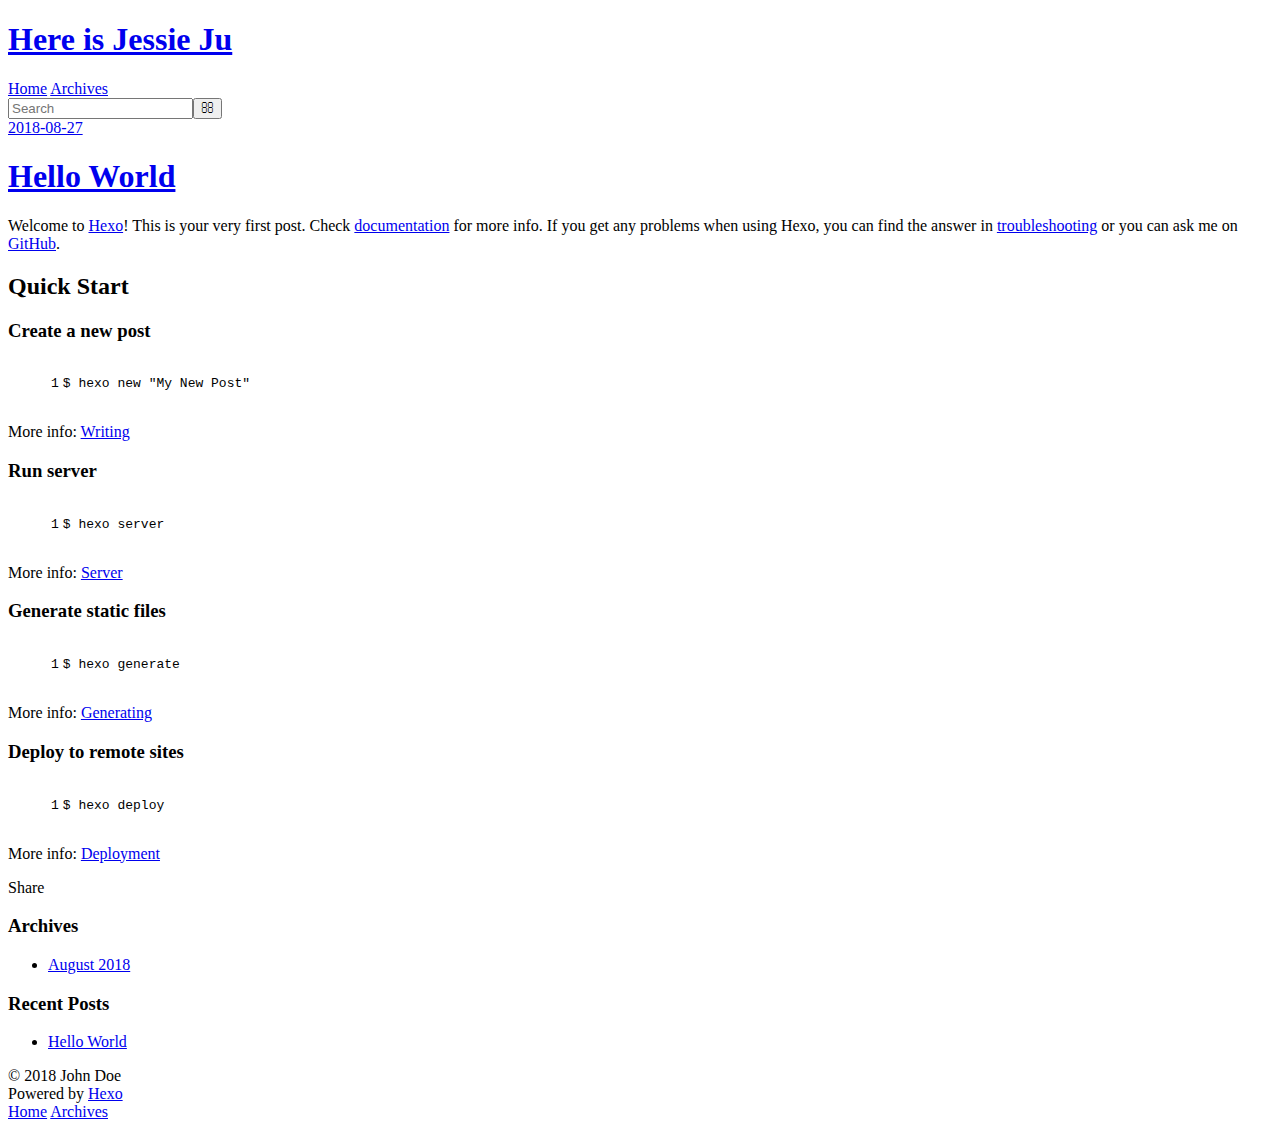
==== index.html @ 4153f518 "Site updated: 2018-08-27 16:02:59" ====
<!DOCTYPE html>
<html>
<head>
  <meta charset="utf-8">
  

  
  <title>Here is Jessie Ju</title>
  <meta name="viewport" content="width=device-width, initial-scale=1, maximum-scale=1">
  <meta property="og:type" content="website">
<meta property="og:title" content="Here is Jessie Ju">
<meta property="og:url" content="http://yoursite.com/index.html">
<meta property="og:site_name" content="Here is Jessie Ju">
<meta property="og:locale" content="default">
<meta name="twitter:card" content="summary">
<meta name="twitter:title" content="Here is Jessie Ju">
  
    <link rel="alternate" href="/atom.xml" title="Here is Jessie Ju" type="application/atom+xml">
  
  
    <link rel="icon" href="/favicon.png">
  
  
    <link href="//fonts.googleapis.com/css?family=Source+Code+Pro" rel="stylesheet" type="text/css">
  
  <link rel="stylesheet" href="/css/style.css">
</head>

<body>
  <div id="container">
    <div id="wrap">
      <header id="header">
  <div id="banner"></div>
  <div id="header-outer" class="outer">
    <div id="header-title" class="inner">
      <h1 id="logo-wrap">
        <a href="/" id="logo">Here is Jessie Ju</a>
      </h1>
      
    </div>
    <div id="header-inner" class="inner">
      <nav id="main-nav">
        <a id="main-nav-toggle" class="nav-icon"></a>
        
          <a class="main-nav-link" href="/">Home</a>
        
          <a class="main-nav-link" href="/archives">Archives</a>
        
      </nav>
      <nav id="sub-nav">
        
          <a id="nav-rss-link" class="nav-icon" href="/atom.xml" title="RSS Feed"></a>
        
        <a id="nav-search-btn" class="nav-icon" title="Search"></a>
      </nav>
      <div id="search-form-wrap">
        <form action="//google.com/search" method="get" accept-charset="UTF-8" class="search-form"><input type="search" name="q" class="search-form-input" placeholder="Search"><button type="submit" class="search-form-submit">&#xF002;</button><input type="hidden" name="sitesearch" value="http://yoursite.com"></form>
      </div>
    </div>
  </div>
</header>
      <div class="outer">
        <section id="main">
  
    <article id="post-hello-world" class="article article-type-post" itemscope itemprop="blogPost">
  <div class="article-meta">
    <a href="/2018/08/27/hello-world/" class="article-date">
  <time datetime="2018-08-27T07:39:54.000Z" itemprop="datePublished">2018-08-27</time>
</a>
    
  </div>
  <div class="article-inner">
    
    
      <header class="article-header">
        
  
    <h1 itemprop="name">
      <a class="article-title" href="/2018/08/27/hello-world/">Hello World</a>
    </h1>
  

      </header>
    
    <div class="article-entry" itemprop="articleBody">
      
        <p>Welcome to <a href="https://hexo.io/" target="_blank" rel="noopener">Hexo</a>! This is your very first post. Check <a href="https://hexo.io/docs/" target="_blank" rel="noopener">documentation</a> for more info. If you get any problems when using Hexo, you can find the answer in <a href="https://hexo.io/docs/troubleshooting.html" target="_blank" rel="noopener">troubleshooting</a> or you can ask me on <a href="https://github.com/hexojs/hexo/issues" target="_blank" rel="noopener">GitHub</a>.</p>
<h2 id="Quick-Start"><a href="#Quick-Start" class="headerlink" title="Quick Start"></a>Quick Start</h2><h3 id="Create-a-new-post"><a href="#Create-a-new-post" class="headerlink" title="Create a new post"></a>Create a new post</h3><figure class="highlight bash"><table><tr><td class="gutter"><pre><span class="line">1</span><br></pre></td><td class="code"><pre><span class="line">$ hexo new <span class="string">"My New Post"</span></span><br></pre></td></tr></table></figure>
<p>More info: <a href="https://hexo.io/docs/writing.html" target="_blank" rel="noopener">Writing</a></p>
<h3 id="Run-server"><a href="#Run-server" class="headerlink" title="Run server"></a>Run server</h3><figure class="highlight bash"><table><tr><td class="gutter"><pre><span class="line">1</span><br></pre></td><td class="code"><pre><span class="line">$ hexo server</span><br></pre></td></tr></table></figure>
<p>More info: <a href="https://hexo.io/docs/server.html" target="_blank" rel="noopener">Server</a></p>
<h3 id="Generate-static-files"><a href="#Generate-static-files" class="headerlink" title="Generate static files"></a>Generate static files</h3><figure class="highlight bash"><table><tr><td class="gutter"><pre><span class="line">1</span><br></pre></td><td class="code"><pre><span class="line">$ hexo generate</span><br></pre></td></tr></table></figure>
<p>More info: <a href="https://hexo.io/docs/generating.html" target="_blank" rel="noopener">Generating</a></p>
<h3 id="Deploy-to-remote-sites"><a href="#Deploy-to-remote-sites" class="headerlink" title="Deploy to remote sites"></a>Deploy to remote sites</h3><figure class="highlight bash"><table><tr><td class="gutter"><pre><span class="line">1</span><br></pre></td><td class="code"><pre><span class="line">$ hexo deploy</span><br></pre></td></tr></table></figure>
<p>More info: <a href="https://hexo.io/docs/deployment.html" target="_blank" rel="noopener">Deployment</a></p>

      
    </div>
    <footer class="article-footer">
      <a data-url="http://yoursite.com/2018/08/27/hello-world/" data-id="cjlbzwft30000l362n9ob0p0i" class="article-share-link">Share</a>
      
      
    </footer>
  </div>
  
</article>


  


</section>
        
          <aside id="sidebar">
  
    

  
    

  
    
  
    
  <div class="widget-wrap">
    <h3 class="widget-title">Archives</h3>
    <div class="widget">
      <ul class="archive-list"><li class="archive-list-item"><a class="archive-list-link" href="/archives/2018/08/">August 2018</a></li></ul>
    </div>
  </div>


  
    
  <div class="widget-wrap">
    <h3 class="widget-title">Recent Posts</h3>
    <div class="widget">
      <ul>
        
          <li>
            <a href="/2018/08/27/hello-world/">Hello World</a>
          </li>
        
      </ul>
    </div>
  </div>

  
</aside>
        
      </div>
      <footer id="footer">
  
  <div class="outer">
    <div id="footer-info" class="inner">
      &copy; 2018 John Doe<br>
      Powered by <a href="http://hexo.io/" target="_blank">Hexo</a>
    </div>
  </div>
</footer>
    </div>
    <nav id="mobile-nav">
  
    <a href="/" class="mobile-nav-link">Home</a>
  
    <a href="/archives" class="mobile-nav-link">Archives</a>
  
</nav>
    

<script src="//ajax.googleapis.com/ajax/libs/jquery/2.0.3/jquery.min.js"></script>


  <link rel="stylesheet" href="/fancybox/jquery.fancybox.css">
  <script src="/fancybox/jquery.fancybox.pack.js"></script>


<script src="/js/script.js"></script>



  </div>
</body>
</html>
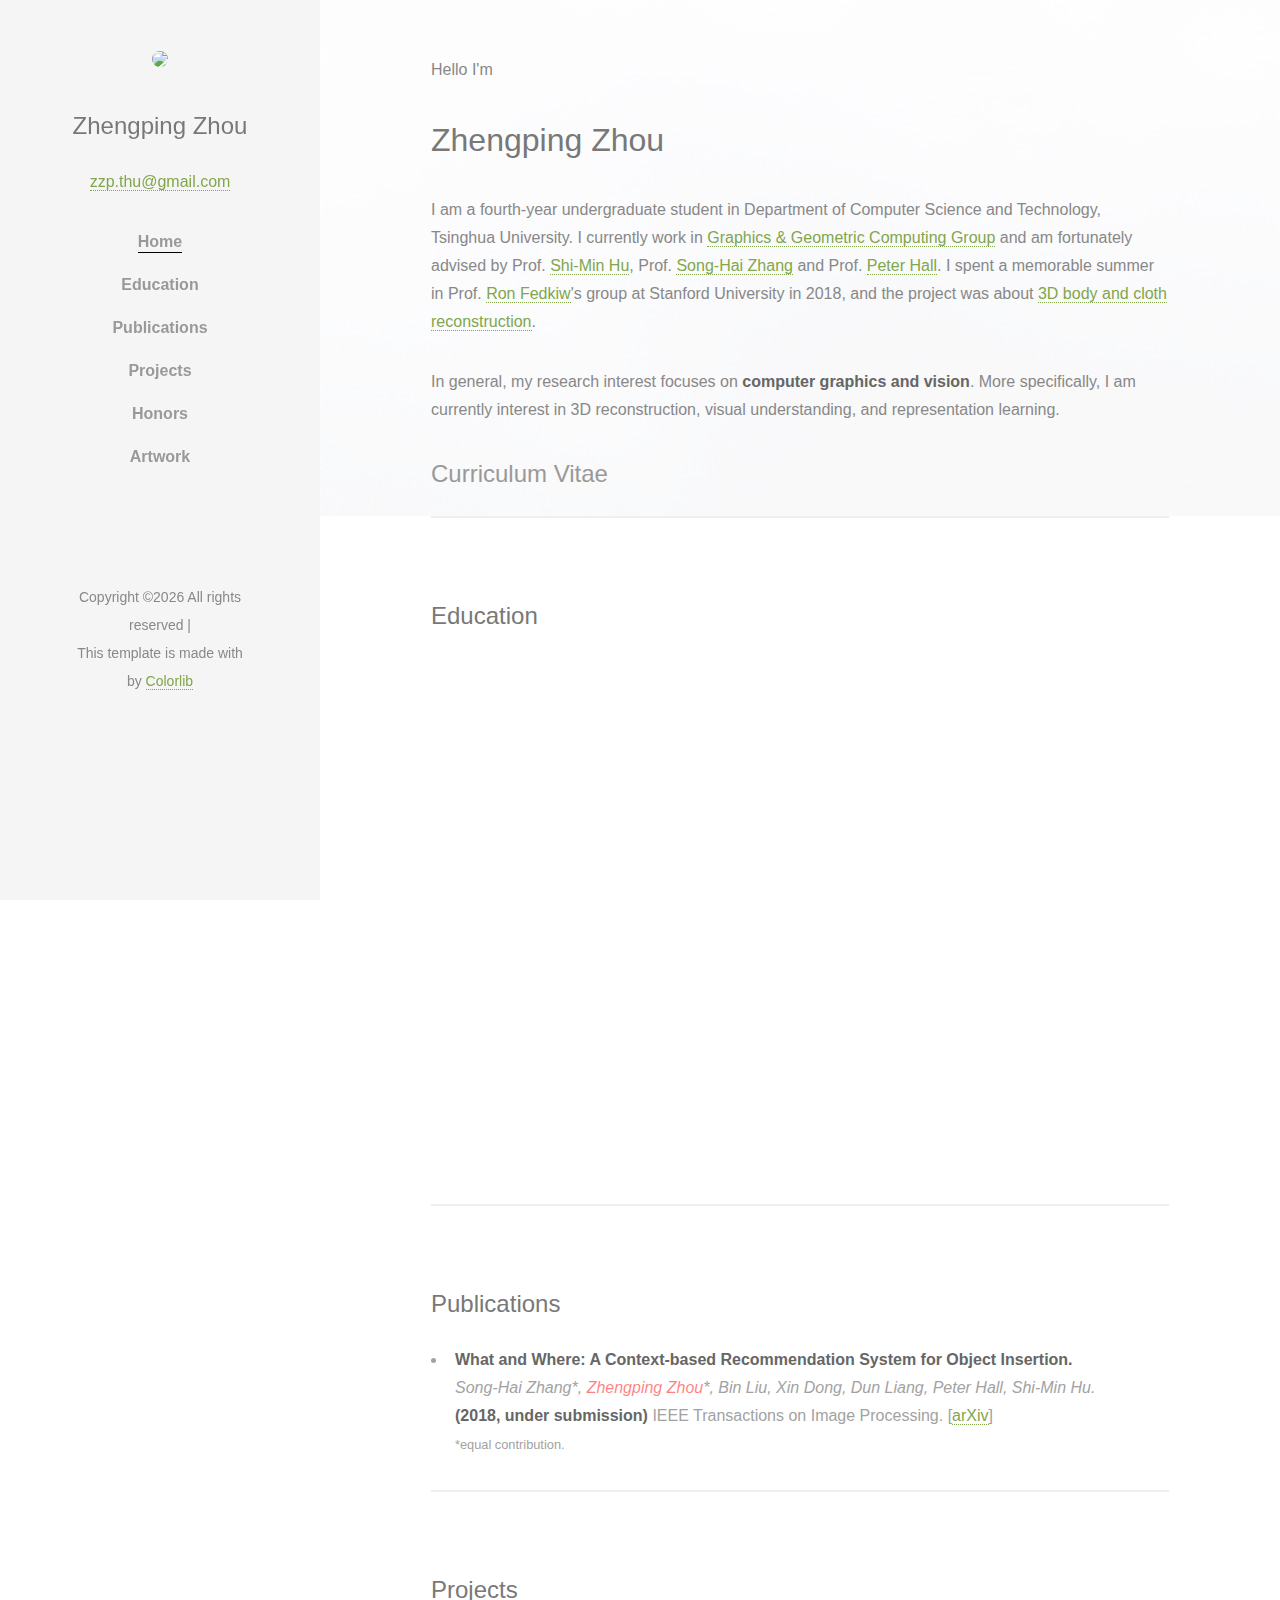
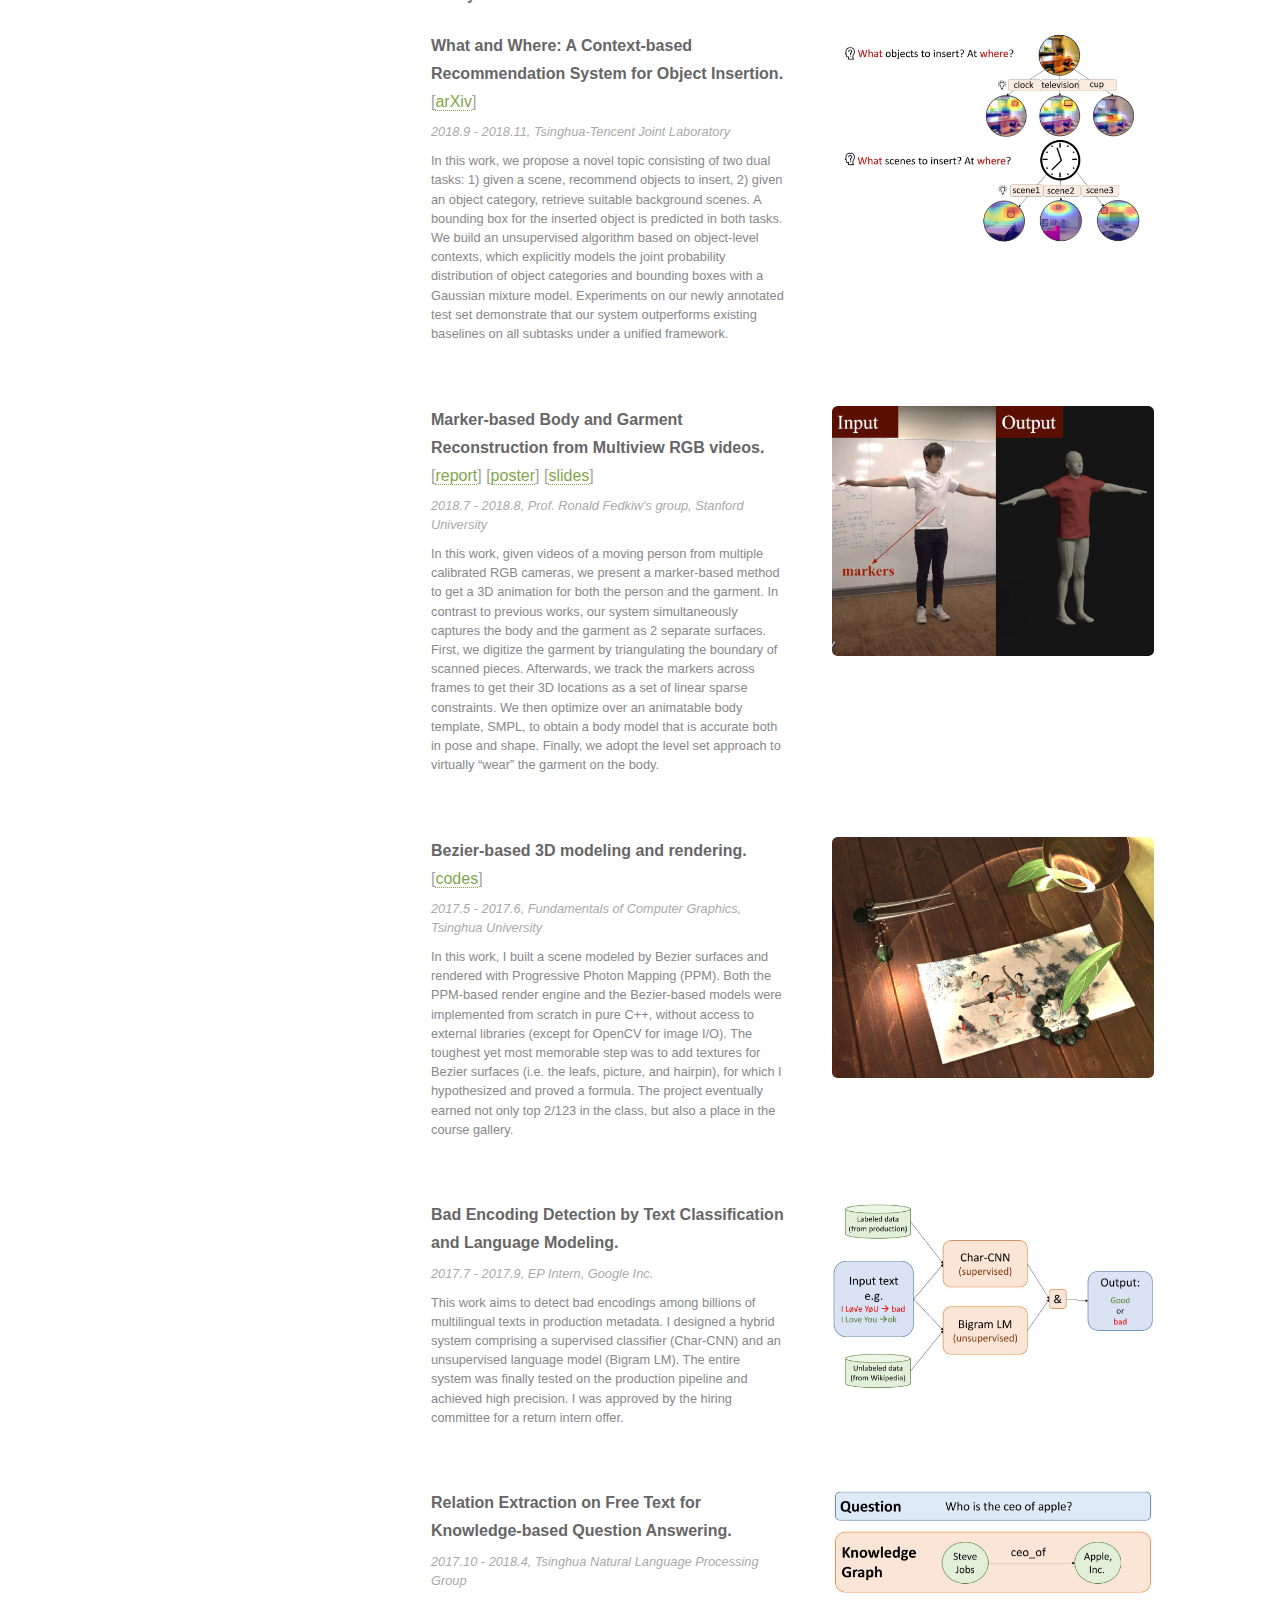
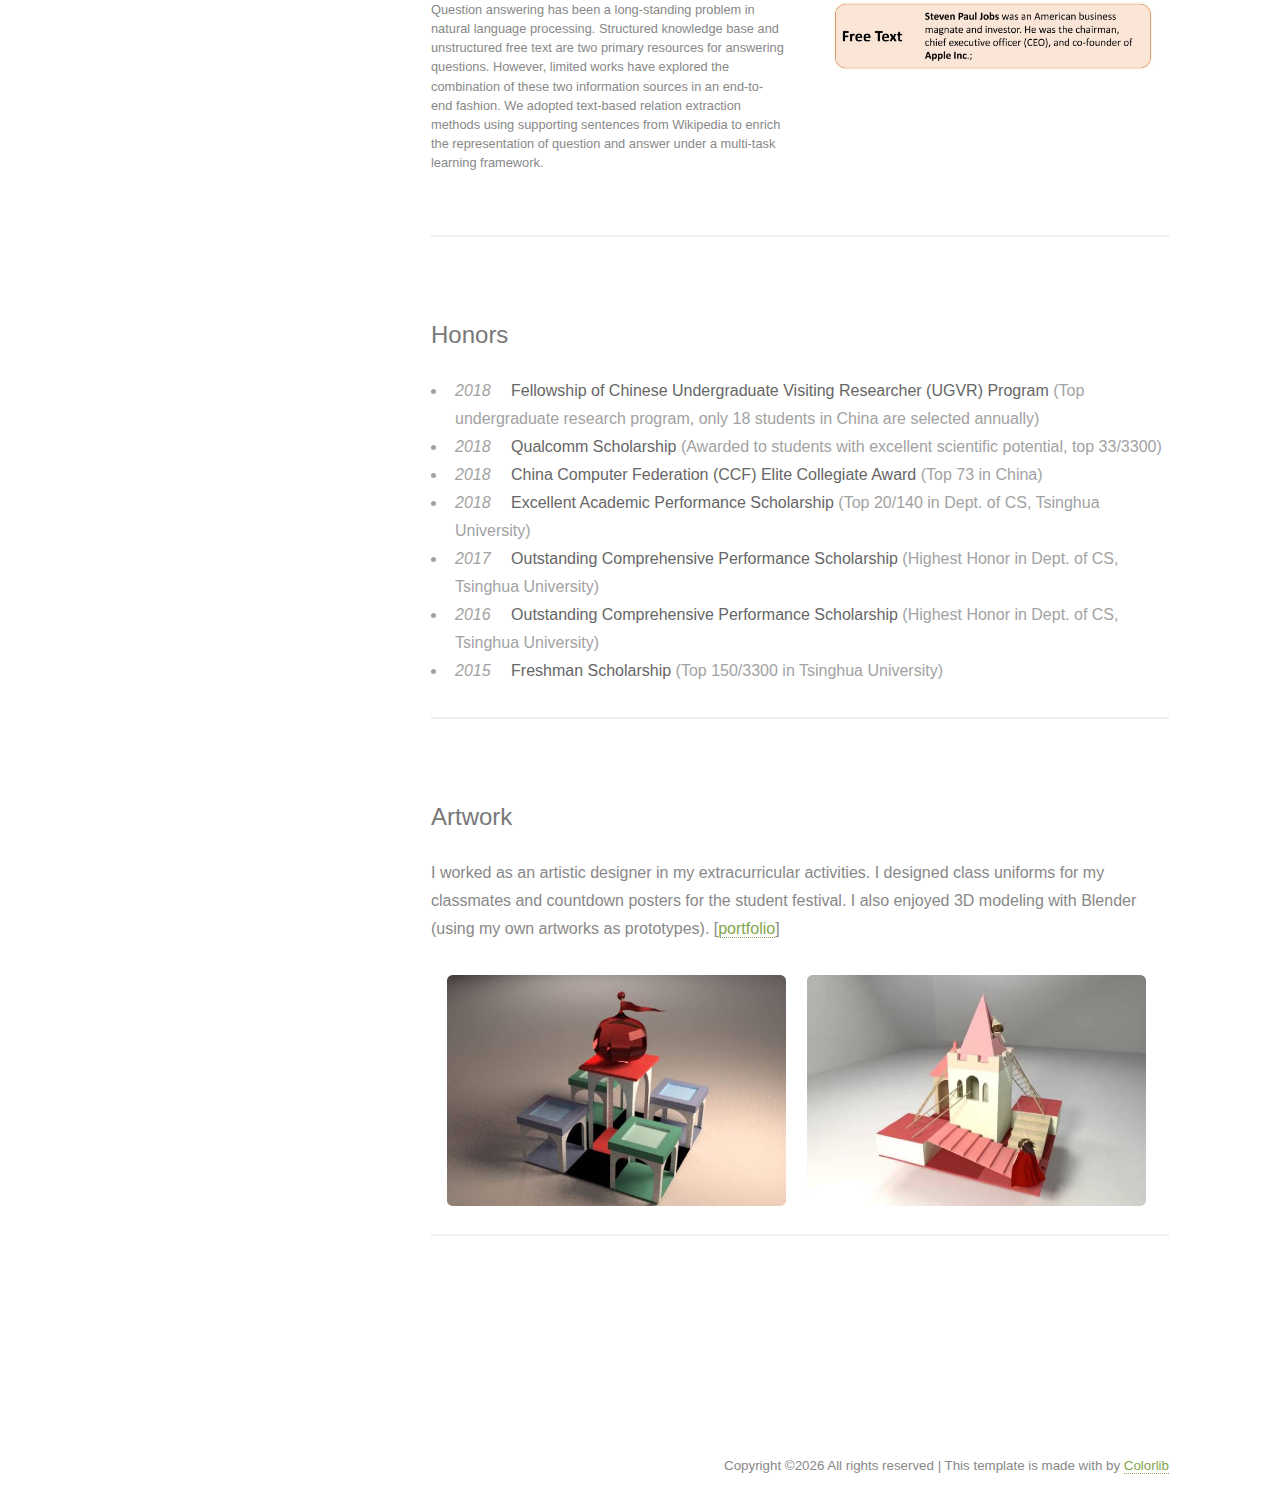
==== commit 0faa2823: "change template" ====
--- a/index.html
+++ b/index.html
@@ -1,184 +1,401 @@
 <!DOCTYPE html>
-<html>
-<head>
-  <meta charset="utf-8">
-  
-
-  
-  <title>Here is Jessie Ju</title>
-  <meta name="viewport" content="width=device-width, initial-scale=1, maximum-scale=1">
-  <meta property="og:type" content="website">
-<meta property="og:title" content="Here is Jessie Ju">
-<meta property="og:url" content="http://yoursite.com/index.html">
-<meta property="og:site_name" content="Here is Jessie Ju">
-<meta property="og:locale" content="default">
-<meta name="twitter:card" content="summary">
-<meta name="twitter:title" content="Here is Jessie Ju">
-  
-    <link rel="alternate" href="/atom.xml" title="Here is Jessie Ju" type="application/atom+xml">
-  
-  
-    <link rel="icon" href="/favicon.png">
-  
-  
-    <link href="//fonts.googleapis.com/css?family=Source+Code+Pro" rel="stylesheet" type="text/css">
-  
-  <link rel="stylesheet" href="/css/style.css">
-</head>
-
-<body>
-  <div id="container">
-    <div id="wrap">
-      <header id="header">
-  <div id="banner"></div>
-  <div id="header-outer" class="outer">
-    <div id="header-title" class="inner">
-      <h1 id="logo-wrap">
-        <a href="/" id="logo">Here is Jessie Ju</a>
-      </h1>
-      
-    </div>
-    <div id="header-inner" class="inner">
-      <nav id="main-nav">
-        <a id="main-nav-toggle" class="nav-icon"></a>
-        
-          <a class="main-nav-link" href="/">Home</a>
-        
-          <a class="main-nav-link" href="/archives">Archives</a>
-        
-      </nav>
-      <nav id="sub-nav">
-        
-          <a id="nav-rss-link" class="nav-icon" href="/atom.xml" title="RSS Feed"></a>
-        
-        <a id="nav-search-btn" class="nav-icon" title="Search"></a>
-      </nav>
-      <div id="search-form-wrap">
-        <form action="//google.com/search" method="get" accept-charset="UTF-8" class="search-form"><input type="search" name="q" class="search-form-input" placeholder="Search"><button type="submit" class="search-form-submit">&#xF002;</button><input type="hidden" name="sitesearch" value="http://yoursite.com"></form>
+<html lang="en">
+  <head>
+    <title>Zhengping Zhou's Homepage</title>
+    <meta charset="utf-8">
+    <meta name="viewport" content="width=device-width, initial-scale=1, shrink-to-fit=no">
+    
+    <!-- <link href="https://fonts.googleapis.com/css?family=Poppins:300,400,500,600,700" rel="stylesheet"> -->
+    <!-- <link href="https://<fonts class="googl"></fonts>eapis.com/css?family=Montserrat:300,400,500,700" rel="stylesheet"> -->
+
+    <link rel="stylesheet" href="css/open-iconic-bootstrap.min.css">
+    <link rel="stylesheet" href="css/animate.css">
+    
+    <link rel="stylesheet" href="css/owl.carousel.min.css">
+    <link rel="stylesheet" href="css/owl.theme.default.min.css">
+    <link rel="stylesheet" href="css/magnific-popup.css">
+
+    <link rel="stylesheet" href="css/aos.css">
+
+    <link rel="stylesheet" href="css/ionicons.min.css">
+
+    <link rel="stylesheet" href="css/bootstrap-datepicker.css">
+    <link rel="stylesheet" href="css/jquery.timepicker.css">
+
+    
+    <link rel="stylesheet" href="css/flaticon.css">
+    <link rel="stylesheet" href="css/icomoon.css">
+    <link rel="stylesheet" href="css/style.css">
+    <link rel="stylesheet" href="css/yuhui.css">
+    <style type="text/css">
+    	.oval { width: 10vw; overflow:hidden }
+    	.oval img{ max-width: 10vw; border-radius: 50%; }
+    	@media (max-width: 900px) {
+    		.oval { width: 150px; overflow:hidden }
+    		.oval img{ max-width: 150px; border-radius: 50%; }
+    	}
+		p {
+			font-family: "Source Sans Pro", sans-serif;
+			font-weight: 400;
+			color: #888888;
+			word-wrap:break-word;
+		}
+		strong {
+			/*font-weight: 600;*/
+			color: #666666;
+			display: inline-block;
+			background: rgba(129, 166, 75, 0.2);
+			/*background: #CFDFB7;*/
+			/*background: #E0EBD1;*/
+			padding: 0.35rem;
+			padding-left: 0.4rem;
+			padding-right: 0.4rem;
+			border-radius: 0.2rem;
+			line-height: 1.2rem;
+			border: dotted 1px #81A64B;
+		}
+		b {
+			color: #666;
+			font-weight: 600;
+		}
+		.cv {
+			-moz-transition: color 0.2s ease-in-out, border-color 0.2s ease-in-out;
+			-webkit-transition: color 0.2s ease-in-out, border-color 0.2s ease-in-out;
+			-ms-transition: color 0.2s ease-in-out, border-color 0.2s ease-in-out;
+			transition: color 0.2s ease-in-out, border-color 0.2s ease-in-out;
+			/*border-bottom: dotted 1px;*/
+			color: #999 !important;
+			text-decoration: none;
+			border-bottom: none !important;
+		}
+		.cv:hover {
+			border-bottom-color: transparent;
+			/*color: #81A64B !important;*/
+			color: #777 !important;
+			text-decoration: none;
+		}
+
+		section {
+			border-top: solid 2px #efefef;
+			padding-top: 5rem;
+		}
+
+		.red {
+			color: rgba(255, 0, 0, 0.5);
+		}
+
+		.white {
+			color: #aaa;
+		}
+
+		.tight {
+			margin-top: 0.2rem !important;
+			padding-top: 0.2rem !important;
+			margin-bottom: 0.2rem !important;
+			padding-bottom: 0.2rem !important;
+		}
+
+		.textview {
+			clear: none;
+			display: inline;
+			width: 50%;
+			height: 100%;
+		}
+
+		.imgview {
+			clear: none;
+			display: inline-block;
+			width: 46%;
+			margin-left: 1rem;
+			vertical-align: middle;
+			height: 100%;
+		}
+
+		.textview2 {
+			clear: none;
+			display: inline;
+			width: 78%;
+			height: 100%;
+		}
+
+		.imgview2 {
+			clear: none;
+			display: inline-block;
+			width: 20%;
+			margin-right: 1rem;
+			vertical-align: middle;
+			height: 100%;
+		}
+
+		.image {
+			display: inline-block;
+			vertical-align: middle;
+			width: 100%;
+			height: 100%;
+		}
+
+		@media (max-width: 900px) {
+    		.textview {width: 100%;}
+    		.imgview {width: 100%; max-width: 400px !important; margin: auto; margin-top: 1rem; margin-left: 0; margin-right: 0;}
+    	}
+
+    	@media (max-width: 1212px) {
+    		.textview2 {width: 100%; text-align: center !important;}
+    		.imgview2 {width: 100%; max-width: 200px; margin-top: 1rem; text-align: center !important; margin: 0 auto;}
+    	}
+
+    	#profile2 {display: none !important;}
+    	@media (max-width: 900px) {
+    		#profile2 {display: block !important;  text-align: center !important;}
+    		#profile {display: none !important;}
+    	}
+
+    	@media (max-width: 900px) {
+	    	.desc {text-align: center !important;}
+	    	#edu {text-align: center !important;}
+    	}
+
+    	@media (max-width: 900px) {
+    		#logo {margin-top: 6rem !important;}
+    		#colorlib-main-menu {margin-bottom: 12rem !important;}
+    	}
+
+		.small {
+			font-size: 0.8em;
+			line-height: 1.5em;
+			margin-top: 1em;
+		}
+
+
+		aside::-webkit-scrollbar { width: 0 !important }	
+	</style>
+
+  </head>
+  <body>
+
+	<div id="colorlib-page">
+		<a href="#" class="js-colorlib-nav-toggle colorlib-nav-toggle" style="border-bottom: none !important;"><i></i></a>
+		<aside id="colorlib-aside" role="complementary" class="js-fullheight text-center" style="height: 100%;">
+			<div id="profile" class="js-fullheight d-flex justify-content-center align-items-center" style="margin-bottom: 2rem;">
+				<div class="oval"><img src="images/profile.jpg"/></div>	
+			</div>	
+			<h2 id="logo">Zhengping Zhou</h2>
+			<p id="email"><a href="mailto:zzp.thu@gmail.com">zzp.thu@gmail.com</a></p>
+			<nav id="colorlib-main-menu" role="navigation">
+				<ul>
+					<li class="colorlib-active"><a href="index.html" class="cv">Home</a></li>
+					<li><a href="#education" class="cv">Education</a></li>
+					<li><a href="#publications" class="cv">Publications</a></li>
+					<li><a href="#projects" class="cv">Projects</a></li>
+					<li><a href="#honors" class="cv">Honors</a></li>
+					<li><a href="artwork.html" class="cv">Artwork</a></li>
+				</ul>
+			</nav>
+
+			<div class="colorlib-footer" style="margin-top: 7rem;">
+				<p><!-- Link back to Colorlib can't be removed. Template is licensed under CC BY 3.0. -->
+			  Copyright &copy;<script>document.write(new Date().getFullYear());</script> All rights reserved |<br> This template is made with <i class="icon-heart" aria-hidden="true"></i> by <a href="https://colorlib.com" target="_blank">Colorlib</a>
+			</div>
+		</aside> <!-- END COLORLIB-ASIDE -->	
+		<div id="colorlib-main">
+			<div class="js-fullheight" style="background-image: url(images/bg_1.jpg);" data-stellar-background-ratio="0.5">
+				<div class="overlay"></div>
+				<div class="js-fullheight d-flex justify-content-center align-items-center">
+					<div class="col-md-8 text">
+						<br><br>
+						<div id="profile2" align="center" style="max-width: 200px; margin: 0 auto;">
+							<img src="images/profile.jpg" style="border-radius: 50%; width: 100%; margin-bottom: 2rem;"/>
+						</div>
+						<div class="desc">
+							<p> Hello I'm </p>
+							<h1>Zhengping Zhou</h1>
+							<p>I am a fourth-year undergraduate student in Department of Computer Science and Technology, Tsinghua University. I currently work in <a href="https://cg.cs.tsinghua.edu.cn/prof_hu.htm">Graphics & Geometric Computing Group</a> and am fortunately advised by Prof. <a href="https://cg.cs.tsinghua.edu.cn/prof_hu.htm">Shi-Min Hu</a>, Prof. <a href="https://www.tsinghua.edu.cn/publish/csen/4623/2010/20101225165936235350290/20101225165936235350290_.html">Song-Hai Zhang</a> and Prof. <a href="https://researchportal.bath.ac.uk/en/persons/peter-hall">Peter Hall</a>. I spent a memorable summer in Prof. <a href="http://physbam.stanford.edu/~fedkiw/">Ron Fedkiw</a>'s group at Stanford University in 2018, and the project was about <a href="https://docs.google.com/presentation/d/1SGlrjYXwFylQob2XsVw_hJx3VKecIwH4B-LUizVDYj4/edit?usp=sharing">3D body and cloth reconstruction</a>. </p>
+							<p>In general, my research interest focuses on <b>computer graphics and vision</b>. More specifically, I am currently interest in 3D reconstruction, visual understanding, and representation learning.</p>
+							<h2><a href="files/cv.pdf" class="cv">Curriculum Vitae &nbsp;<span class="ion-ios-arrow-forward"></a></h2>
+						</div>
+					</div>
+				</div>
+			</div>
+
+	    	<div class="js-fullheight" data-stellar-background-ratio="0.5">
+				<div class="js-fullheight d-flex justify-content-center align-items-center">
+					<div class="col-md-8 text">
+
+						<section id="education" />
+						<h2>Education</h2>
+						<div id="edu">
+	    					<div class="row">
+				    			<div class="ftco-animate imgview2">
+				    				<img src="images/tsinghua.png" class="img" style="max-height: 120px; max-width: 120px;" />
+				    			</div>
+				    			<div class="ftco-animate textview2">
+				    				<p>
+				    				<b>Tsinghua University</b><br>
+				    				Department of Computer Science and Technology<br>
+				    				Bachelor of Engineering, 2015.08 - 2019.07 (expected)<br>
+				    				GPA: <b>3.85</b>, Ranking: <b><span class="red">2/140</span></b></p>
+				    			</div>    			
+				          	</div>
+				          	<div class="row">
+				          		<div class="ftco-animate imgview2">
+				    				<img src="images/stanford.png" class="img" style="max-height: 120px; max-width: 120px;" />
+				    			</div>
+				    			<div class="ftco-animate textview2">
+				    				<p>
+				    				<b>Stanford University</b><br>
+				    				Department of Computer Science<br>
+				    				Research Assistant, 2018.07 - 2018.08<br>
+				    				Chinese Undergraduate Visiting Researcher <b>(UGVR)</b> Program</p>
+				    			</div>
+				    		</div>
+				    	</div>
+
+			    		<section id="publications" />
+			    		<h2>Publications</h2>
+			    		<ul>
+			    			<li><b>What and Where: A Context-based Recommendation System for Object Insertion.</b> <br>
+			    				<i>Song-Hai Zhang*, <span class="red">Zhengping Zhou</span>*, Bin Liu, Xin Dong, Dun Liang, Peter Hall, Shi-Min Hu.</i><br>
+			    				<b>(2018, under submission) </b> IEEE Transactions on Image Processing. [<a href="https://arxiv.org/abs/1811.09783">arXiv</a>]<br>
+			    				<span class="small">*equal contribution.</span><br>
+			    			</li>
+			    		</ul>
+
+
+			    		<section id="projects" />
+			    		<h2>Projects</h2>
+			    		<div class="row">
+			    			<div class="textview">
+				    			<b>What and Where: A Context-based Recommendation System for Object Insertion. </b> [<a href="https://arxiv.org/abs/1811.09783">arXiv</a>]
+				    			<p class="tight small"><i class="white">2018.9 - 2018.11, Tsinghua-Tencent Joint Laboratory</i> </p>
+			    				<p class="tight small">In this work, we propose a novel topic consisting of two dual tasks: 1) given a scene, recommend objects to insert, 2) given an object category, retrieve suitable background scenes. A bounding box for the inserted object is predicted in both tasks. We build an unsupervised algorithm based on object-level contexts, which explicitly models the joint probability distribution of object categories and bounding boxes with a Gaussian mixture model. Experiments on our newly annotated test set demonstrate that our system outperforms existing baselines on all subtasks under a unified framework. </p>
+				    		</div>
+				    		<div class="imgview">
+				    			<img src="images/what_where_.jpg" class="image" />
+				    		</div>				    		
+				    	</div>
+				    	<br><br>
+
+				    	<div class="row">				    		
+				    		<div class="textview">
+				    			<b>Marker-based Body and Garment Reconstruction from Multiview RGB videos. </b> [<a href="files/ugvr-report.pdf">report</a>] [<a href="files/ugvr-poster.pdf">poster</a>] [<a href="https://docs.google.com/presentation/d/1UpNR0rhAtBw95YaQebWMCa2W6HYcGqPCr3JkRqPvKE0/edit?usp=sharing">slides</a>] 
+				    			<p class="tight small"><i class="white">2018.7 - 2018.8, Prof. Ronald Fedkiw's group, Stanford University</i> </p>
+			    				<p class="tight small">In this work, given videos of a moving person from multiple calibrated RGB cameras, we present a marker-based method to get a 3D animation for both the person and the garment. In contrast to previous works, our system simultaneously captures the body and the garment as 2 separate surfaces. First, we digitize the garment by triangulating the boundary of scanned pieces. Afterwards, we track the markers across frames to get their 3D locations as a set of linear sparse constraints. We then optimize over an animatable body template, SMPL, to obtain a body model that is accurate both in pose and shape. Finally, we adopt the level set approach to virtually “wear” the garment on the body. </p>
+				    		</div>
+				    		<div class="imgview">
+				    			<img src="images/cloth_.jpg" class="image" />
+				    		</div>
+				    	</div>
+				    	<br><br>
+
+				    	<div class="row">				    		
+				    		<div class="textview">
+				    			<b>Bezier-based 3D modeling and rendering. </b> [<a href="https://github.com/zhengpingzhou/PPM">codes</a>] 
+				    			<p class="tight small"><i class="white">2017.5 - 2017.6, Fundamentals of Computer Graphics, Tsinghua University</i> </p>
+			    				<p class="tight small">In this work,  I built a scene modeled by Bezier surfaces and rendered with Progressive Photon Mapping (PPM). Both the PPM-based render engine and the Bezier-based models were implemented from scratch in pure C++, without access to external libraries (except for OpenCV for image I/O). The toughest yet most memorable step was to add textures for Bezier surfaces (i.e. the leafs, picture, and hairpin), for which I hypothesized and proved a formula. The project eventually earned not only top 2/123 in the class, but also a place in the course gallery.  </p>
+				    		</div>
+				    		<div class="imgview">
+				    			<img src="images/ppm_.jpg" class="image" />
+				    		</div>
+				    	</div>
+				    	<br><br>
+
+				    	<div class="row">				    		
+				    		<div class="textview">
+				    			<b>Bad Encoding Detection by Text Classification and Language Modeling. </b>
+				    			<p class="tight small"><i class="white">2017.7 - 2017.9, EP Intern, Google Inc.</i> </p>
+			    				<p class="tight small">This work aims to detect bad encodings among billions of multilingual texts in production metadata. I designed a hybrid system comprising a supervised classifier (Char-CNN) and an unsupervised language model (Bigram LM). The entire system was finally tested on the production pipeline and achieved high precision. I was approved by the hiring committee for a return intern offer.  </p>
+				    		</div>
+				    		<div class="imgview">
+				    			<img src="images/google_.jpg" class="image" />
+				    		</div>
+				    	</div>
+				    	<br>
+				    	<br>
+
+				    	<div class="row">				    		
+				    		<div class="textview">
+				    			<b> Relation Extraction on Free Text for Knowledge-based Question Answering. </b>
+				    			<p class="tight small"><i class="white">2017.10 - 2018.4, Tsinghua Natural Language Processing Group</i> </p>
+			    				<p class="tight small">Question answering has been a long-standing problem in natural language processing. Structured knowledge base and unstructured free text are two primary resources for answering questions. However, limited works have explored the combination of these two information sources in an end-to-end fashion. We adopted text-based relation extraction methods using supporting sentences from Wikipedia to enrich the representation of question and answer under a multi-task learning framework. </p>
+				    		</div>
+				    		<div class="imgview">
+				    			<img src="images/kbqa_.jpg" class="image" />
+				    		</div>
+				    	</div>
+				    	<br><br>
+
+				    	<section id="honors" />
+			    		<h2>Honors</h2>
+			    		<ul>
+			    			<li><i>2018&emsp;</i> <b style="font-weight: 400">Fellowship of Chinese Undergraduate Visiting Researcher (UGVR) Program</b> (Top undergraduate research program, only 18 students in China are selected annually)</li>
+			    			<li><i>2018&emsp;</i> <b style="font-weight: 400">Qualcomm Scholarship</b> (Awarded to students with excellent scientific potential, top 33/3300)</li>
+			    			<li><i>2018&emsp;</i> <b style="font-weight: 400">China Computer Federation (CCF) Elite Collegiate Award</b> (Top 73 in China)</li>
+			    			<li><i>2018&emsp;</i> <b style="font-weight: 400">Excellent Academic Performance Scholarship</b> (Top 20/140 in Dept. of CS, Tsinghua University)</li>
+			    			<li><i>2017&emsp;</i> <b style="font-weight: 400">Outstanding Comprehensive Performance Scholarship</b> (Highest Honor in Dept. of CS, Tsinghua University)</li>
+			    			<li><i>2016&emsp;</i> <b style="font-weight: 400">Outstanding Comprehensive Performance Scholarship</b> (Highest Honor in Dept. of CS, Tsinghua University)</li>
+			    			<li><i>2015&emsp;</i> <b style="font-weight: 400">Freshman Scholarship</b> (Top 150/3300 in Tsinghua University)</li>
+			    		</ul>
+
+			    		<section id="artwork" />
+			    		<h2>Artwork</h2>
+			    		<p>I worked as an artistic designer in my extracurricular activities. I designed class uniforms for my classmates and countdown posters for the student festival. I also enjoyed 3D modeling with Blender (using my own artworks as prototypes). [<a href="artwork.html">portfolio</a>]</p>
+
+			    		<div class="imgview">
+			    			<img src="images/44__.jpg" class="image" />
+			    		</div>
+			    		<div class="imgview">
+			    			<img src="images/77__.jpg" class="image" />
+			    		</div>
+			    		<br><br>
+
+			    		<section />
+			    		<!-- <h2>Pageviews</h2> -->
+			    		<!-- <script type="text/javascript" id="clustrmaps" src="//cdn.clustrmaps.com/map_v2.js?d=WVWOh93cdrURDNRN4sWjVvaUlSjCGvR98_RkU4zJFfU&cl=ffffff&w=a"></script> -->
+			    		<div align="right">
+				    		<div class="imgview" style="text-align: right !important;">
+					    		<!-- <a href="https://clustrmaps.com/site/1aibh" title="Visit tracker"><img src="clustrmaps.com/map_v2.png?d=WVWOh93cdrURDNRN4sWjVvaUlSjCGvR98_RkU4zJFfU&cl=ffffff"></a> -->
+					    		<!-- <script type="text/javascript" id="clustrmaps" src="//cdn.clustrmaps.com/map_v2.js?cl=ffffff&w=a&t=m&d=WVWOh93cdrURDNRN4sWjVvaUlSjCGvR98_RkU4zJFfU&co=b9dbfa&cmo=b5aeae&cmn=81a64b"></script> -->
+					    		<!-- <script type="text/javascript" id="clustrmaps" src="//cdn.clustrmaps.com/map_v2.js?cl=cccccc&w=300&t=m&d=WVWOh93cdrURDNRN4sWjVvaUlSjCGvR98_RkU4zJFfU&co=ffffff&cmo=81a64b&cmn=f7736a&ct=808080"></script> -->
+					    		<!-- <script type="text/javascript" id="clustrmaps" src="//cdn.clustrmaps.com/map_v2.js?cl=cccccc&w=600&t=m&d=WVWOh93cdrURDNRN4sWjVvaUlSjCGvR98_RkU4zJFfU&co=ffffff&cmo=81a64b&cmn=f7736a&ct=808080"></script> -->
+					    		<!-- <script type="text/javascript" id="clustrmaps" src="//cdn.clustrmaps.com/map_v2.js?cl=cccccc&w=400&t=m&d=WVWOh93cdrURDNRN4sWjVvaUlSjCGvR98_RkU4zJFfU&co=ffffff&cmo=3acc3a&cmn=ff5353&ct=666666"></script> -->
+					    		<script type="text/javascript" id="clustrmaps" src="//cdn.clustrmaps.com/map_v2.js?cl=cccccc&w=400&t=m&d=WVWOh93cdrURDNRN4sWjVvaUlSjCGvR98_RkU4zJFfU&co=ffffff&cmo=81a64b&cmn=ff5353&ct=888888"></script>
+					    	</div>
+					    </div>
+
+
+			    		<div class="colorlib-footer" style="margin-top: 7rem;">
+							<p class="small" align="right" style="font-size: 10pt;"><!-- Link back to Colorlib can't be removed. Template is licensed under CC BY 3.0. -->
+						  Copyright &copy;<script>document.write(new Date().getFullYear());</script> All rights reserved | This template is made with <i class="icon-heart" aria-hidden="true"></i> by <a href="https://colorlib.com" target="_blank">Colorlib</a>
+						</div>
+			    	</div>
+			    </div>
+	        </div>
       </div>
-    </div>
-  </div>
-</header>
-      <div class="outer">
-        <section id="main">
-  
-    <article id="post-hello-world" class="article article-type-post" itemscope itemprop="blogPost">
-  <div class="article-meta">
-    <a href="/2018/08/27/hello-world/" class="article-date">
-  <time datetime="2018-08-27T07:39:54.000Z" itemprop="datePublished">2018-08-27</time>
-</a>
+    </footer>
+		</div><!-- END COLORLIB-MAIN -->
+	</div><!-- END COLORLIB-PAGE -->
+
+  <!-- loader -->
+  <div id="ftco-loader" class="show fullscreen"><svg class="circular" width="48px" height="48px"><circle class="path-bg" cx="24" cy="24" r="22" fill="none" stroke-width="4" stroke="#eeeeee"/><circle class="path" cx="24" cy="24" r="22" fill="none" stroke-width="4" stroke-miterlimit="10" stroke="#F96D00"/></svg></div>
+
+
+  <script src="js/jquery.min.js"></script>
+  <script src="js/jquery-migrate-3.0.1.min.js"></script>
+  <script src="js/popper.min.js"></script>
+  <script src="js/bootstrap.min.js"></script>
+  <script src="js/jquery.easing.1.3.js"></script>
+  <script src="js/jquery.waypoints.min.js"></script>
+  <script src="js/jquery.stellar.min.js"></script>
+  <script src="js/owl.carousel.min.js"></script>
+  <script src="js/jquery.magnific-popup.min.js"></script>
+  <script src="js/aos.js"></script>
+  <script src="js/jquery.animateNumber.min.js"></script>
+  <script src="js/bootstrap-datepicker.js"></script>
+  <script src="js/jquery.timepicker.min.js"></script>
+  <script src="js/scrollax.min.js"></script>
+  <!-- <script src="https://maps.googleapis.com/maps/api/js?key=AIzaSyBVWaKrjvy3MaE7SQ74_uJiULgl1JY0H2s&sensor=false"></script> -->
+  <!-- <script src="js/google-map.js"></script> -->
+  <script src="js/main.js"></script>
     
-  </div>
-  <div class="article-inner">
-    
-    
-      <header class="article-header">
-        
-  
-    <h1 itemprop="name">
-      <a class="article-title" href="/2018/08/27/hello-world/">Hello World</a>
-    </h1>
-  
-
-      </header>
-    
-    <div class="article-entry" itemprop="articleBody">
-      
-        <p>Welcome to <a href="https://hexo.io/" target="_blank" rel="noopener">Hexo</a>! This is your very first post. Check <a href="https://hexo.io/docs/" target="_blank" rel="noopener">documentation</a> for more info. If you get any problems when using Hexo, you can find the answer in <a href="https://hexo.io/docs/troubleshooting.html" target="_blank" rel="noopener">troubleshooting</a> or you can ask me on <a href="https://github.com/hexojs/hexo/issues" target="_blank" rel="noopener">GitHub</a>.</p>
-<h2 id="Quick-Start"><a href="#Quick-Start" class="headerlink" title="Quick Start"></a>Quick Start</h2><h3 id="Create-a-new-post"><a href="#Create-a-new-post" class="headerlink" title="Create a new post"></a>Create a new post</h3><figure class="highlight bash"><table><tr><td class="gutter"><pre><span class="line">1</span><br></pre></td><td class="code"><pre><span class="line">$ hexo new <span class="string">"My New Post"</span></span><br></pre></td></tr></table></figure>
-<p>More info: <a href="https://hexo.io/docs/writing.html" target="_blank" rel="noopener">Writing</a></p>
-<h3 id="Run-server"><a href="#Run-server" class="headerlink" title="Run server"></a>Run server</h3><figure class="highlight bash"><table><tr><td class="gutter"><pre><span class="line">1</span><br></pre></td><td class="code"><pre><span class="line">$ hexo server</span><br></pre></td></tr></table></figure>
-<p>More info: <a href="https://hexo.io/docs/server.html" target="_blank" rel="noopener">Server</a></p>
-<h3 id="Generate-static-files"><a href="#Generate-static-files" class="headerlink" title="Generate static files"></a>Generate static files</h3><figure class="highlight bash"><table><tr><td class="gutter"><pre><span class="line">1</span><br></pre></td><td class="code"><pre><span class="line">$ hexo generate</span><br></pre></td></tr></table></figure>
-<p>More info: <a href="https://hexo.io/docs/generating.html" target="_blank" rel="noopener">Generating</a></p>
-<h3 id="Deploy-to-remote-sites"><a href="#Deploy-to-remote-sites" class="headerlink" title="Deploy to remote sites"></a>Deploy to remote sites</h3><figure class="highlight bash"><table><tr><td class="gutter"><pre><span class="line">1</span><br></pre></td><td class="code"><pre><span class="line">$ hexo deploy</span><br></pre></td></tr></table></figure>
-<p>More info: <a href="https://hexo.io/docs/deployment.html" target="_blank" rel="noopener">Deployment</a></p>
-
-      
-    </div>
-    <footer class="article-footer">
-      <a data-url="http://yoursite.com/2018/08/27/hello-world/" data-id="cjlbzwft30000l362n9ob0p0i" class="article-share-link">Share</a>
-      
-      
-    </footer>
-  </div>
-  
-</article>
-
-
-  
-
-
-</section>
-        
-          <aside id="sidebar">
-  
-    
-
-  
-    
-
-  
-    
-  
-    
-  <div class="widget-wrap">
-    <h3 class="widget-title">Archives</h3>
-    <div class="widget">
-      <ul class="archive-list"><li class="archive-list-item"><a class="archive-list-link" href="/archives/2018/08/">August 2018</a></li></ul>
-    </div>
-  </div>
-
-
-  
-    
-  <div class="widget-wrap">
-    <h3 class="widget-title">Recent Posts</h3>
-    <div class="widget">
-      <ul>
-        
-          <li>
-            <a href="/2018/08/27/hello-world/">Hello World</a>
-          </li>
-        
-      </ul>
-    </div>
-  </div>
-
-  
-</aside>
-        
-      </div>
-      <footer id="footer">
-  
-  <div class="outer">
-    <div id="footer-info" class="inner">
-      &copy; 2018 John Doe<br>
-      Powered by <a href="http://hexo.io/" target="_blank">Hexo</a>
-    </div>
-  </div>
-</footer>
-    </div>
-    <nav id="mobile-nav">
-  
-    <a href="/" class="mobile-nav-link">Home</a>
-  
-    <a href="/archives" class="mobile-nav-link">Archives</a>
-  
-</nav>
-    
-
-<script src="//ajax.googleapis.com/ajax/libs/jquery/2.0.3/jquery.min.js"></script>
-
-
-  <link rel="stylesheet" href="/fancybox/jquery.fancybox.css">
-  <script src="/fancybox/jquery.fancybox.pack.js"></script>
-
-
-<script src="/js/script.js"></script>
-
-
-
-  </div>
-</body>
+  </body>
 </html>--- a/css/flaticon.css
+++ b/css/flaticon.css
@@ -0,0 +1,45 @@
+	/*
+  	Flaticon icon font: Flaticon
+  	Creation date: 12/08/2018 13:24
+  	*/
+
+
+@font-face {
+  font-family: "Flaticon";
+  src: url("../fonts/flaticon/font/Flaticon.eot");
+  src: url("../fonts/flaticon/font/Flaticon.eot?#iefix") format("embedded-opentype"),
+       url("../fonts/flaticon/font/Flaticon.woff") format("woff"),
+       url("../fonts/flaticon/font/Flaticon.ttf") format("truetype"),
+       url("../fonts/flaticon/font/Flaticon.svg#Flaticon") format("svg");
+  font-weight: normal;
+  font-style: normal;
+}
+
+@media screen and (-webkit-min-device-pixel-ratio:0) {
+  @font-face {
+    font-family: "Flaticon";
+    src: url("../fonts/flaticon/font/Flaticon.svg#Flaticon") format("svg");
+  }
+}
+
+[class^="flaticon-"]:before, [class*=" flaticon-"]:before,
+[class^="flaticon-"]:after, [class*=" flaticon-"]:after {   
+  font-family: Flaticon;
+  font-style: normal;
+  font-weight: normal;
+  font-variant: normal;
+  text-transform: none;
+  line-height: 1;
+
+  /* Better Font Rendering =========== */
+  -webkit-font-smoothing: antialiased;
+  -moz-osx-font-smoothing: grayscale;
+}
+
+.flaticon-car:before { content: "\f100"; }
+.flaticon-resort:before { content: "\f101"; }
+.flaticon-yatch:before { content: "\f102"; }
+.flaticon-map-of-roads:before { content: "\f103"; }
+.flaticon-compass:before { content: "\f104"; }
+.flaticon-around:before { content: "\f105"; }
+.flaticon-sailboat:before { content: "\f106"; }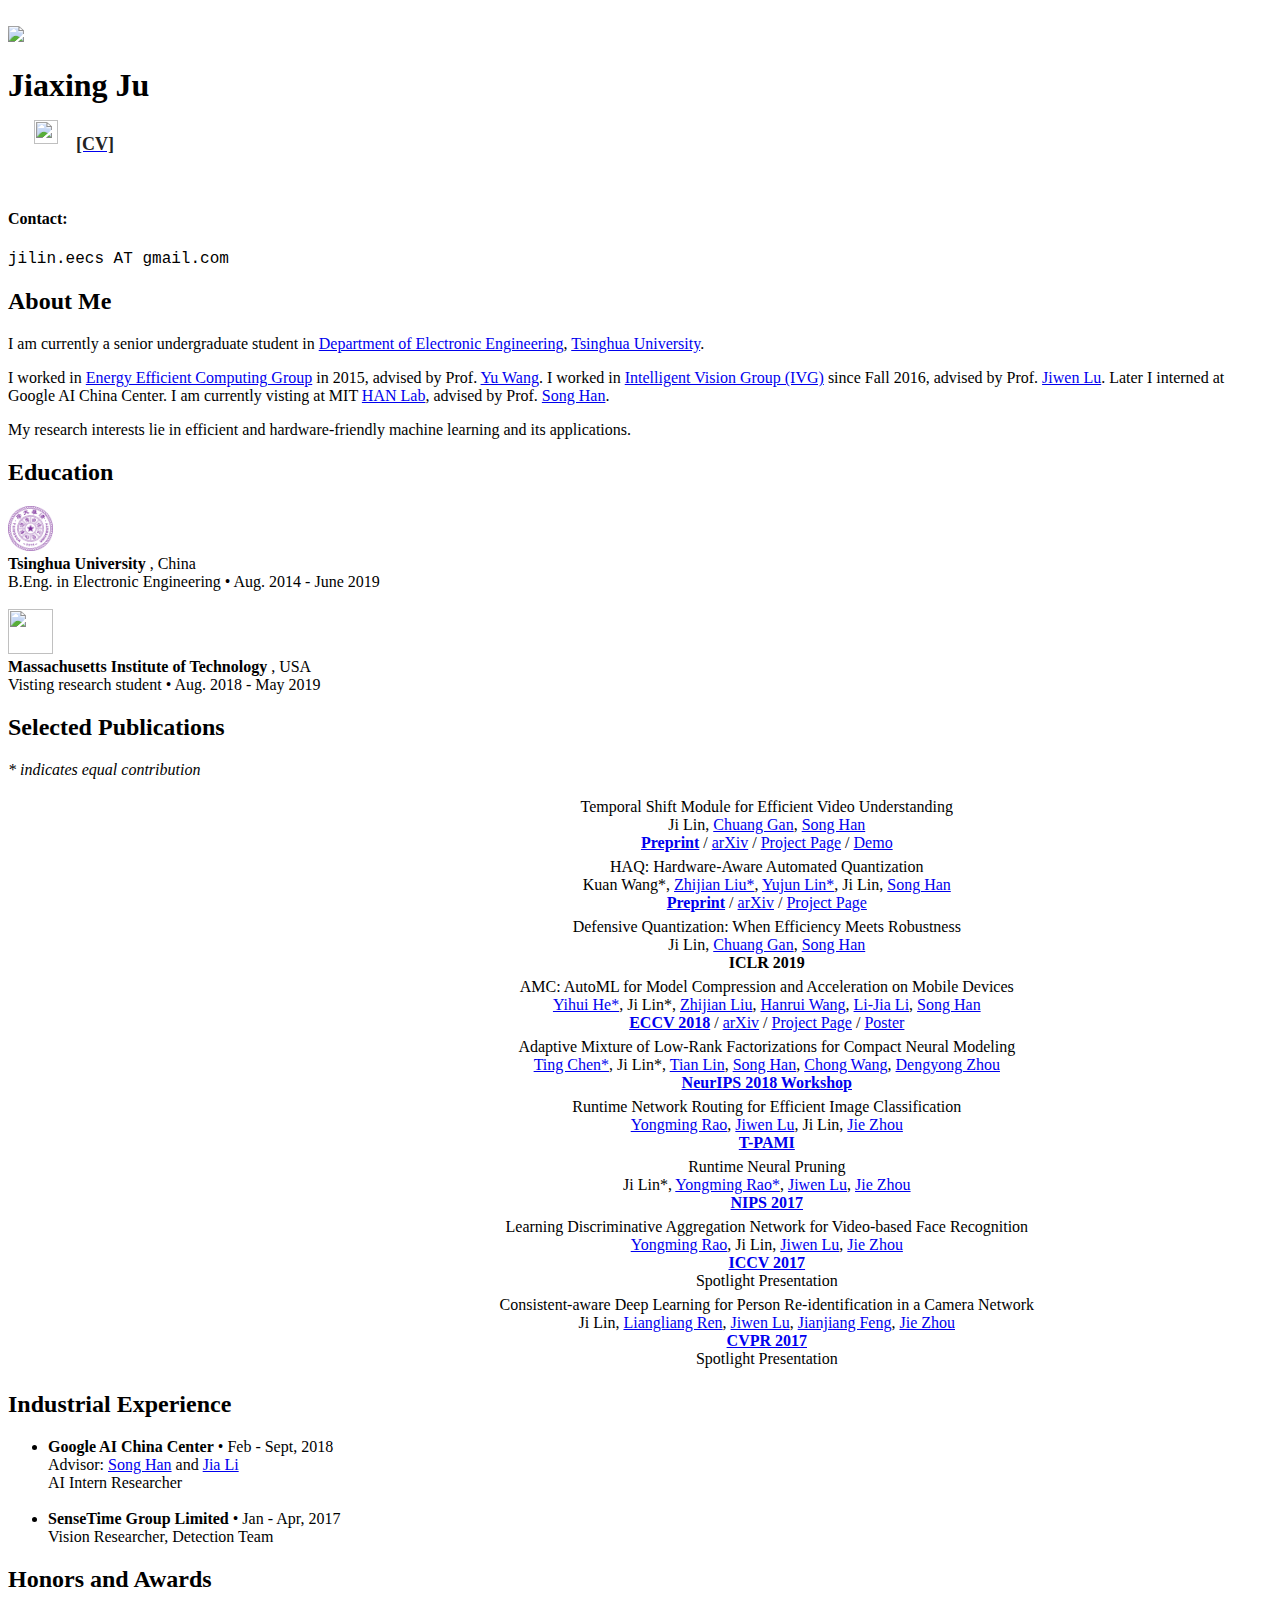
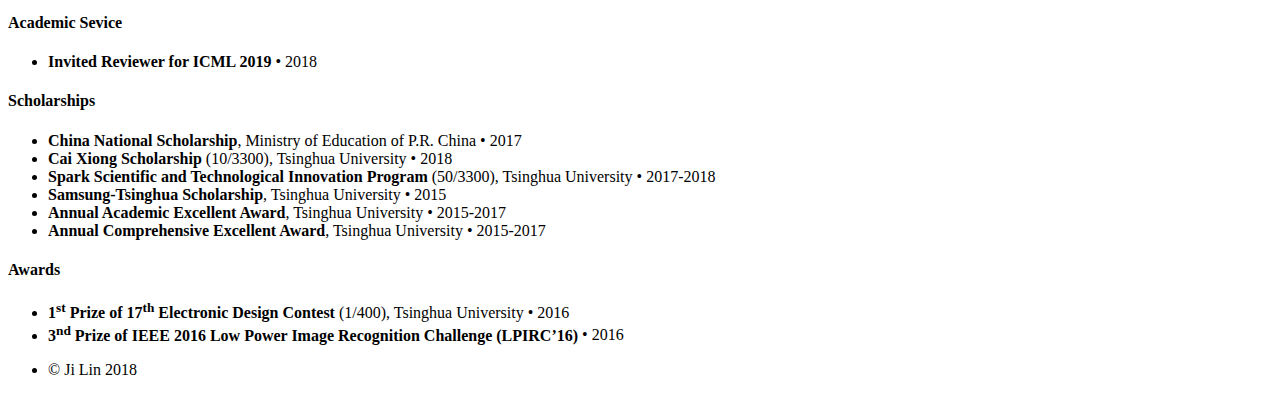
==== commit fe9a66ca: "change template" ====
--- a/index.html
+++ b/index.html
@@ -1,401 +1,442 @@
-<!DOCTYPE html>
-<html lang="en">
+
+<!doctype html>
+<html>
   <head>
-    <title>Zhengping Zhou's Homepage</title>
+    <!-- Global Site Tag (gtag.js) - Google Analytics -->
+    <script async src="https://www.googletagmanager.com/gtag/js?id=UA-106869316-1"></script>
+    <script>
+      window.dataLayer = window.dataLayer || [];
+      function gtag(){dataLayer.push(arguments)};
+      gtag('js', new Date());
+
+      gtag('config', 'UA-106869316-1');
+    </script>
+
+
     <meta charset="utf-8">
-    <meta name="viewport" content="width=device-width, initial-scale=1, shrink-to-fit=no">
+    <meta http-equiv="X-UA-Compatible" content="chrome=1">
+    <title>Jiaxing Ju's Homepage</title>
+
+    <link rel="stylesheet" href="css/styles.css">
+    <link rel="stylesheet" href="css/pygment_trac.css">
+    <link rel="stylesheet" href="css/bootstrap.min.css">
+    <link rel="stylesheet" href="css/font-awesome.min.css">
+
+    <link rel="stylesheet" href="css/special.css">
+
     
-    <!-- <link href="https://fonts.googleapis.com/css?family=Poppins:300,400,500,600,700" rel="stylesheet"> -->
-    <!-- <link href="https://<fonts class="googl"></fonts>eapis.com/css?family=Montserrat:300,400,500,700" rel="stylesheet"> -->
-
-    <link rel="stylesheet" href="css/open-iconic-bootstrap.min.css">
-    <link rel="stylesheet" href="css/animate.css">
+    <meta name="viewport" content="width=device-width">
     
-    <link rel="stylesheet" href="css/owl.carousel.min.css">
-    <link rel="stylesheet" href="css/owl.theme.default.min.css">
-    <link rel="stylesheet" href="css/magnific-popup.css">
-
-    <link rel="stylesheet" href="css/aos.css">
-
-    <link rel="stylesheet" href="css/ionicons.min.css">
-
-    <link rel="stylesheet" href="css/bootstrap-datepicker.css">
-    <link rel="stylesheet" href="css/jquery.timepicker.css">
-
-    
-    <link rel="stylesheet" href="css/flaticon.css">
-    <link rel="stylesheet" href="css/icomoon.css">
-    <link rel="stylesheet" href="css/style.css">
-    <link rel="stylesheet" href="css/yuhui.css">
-    <style type="text/css">
-    	.oval { width: 10vw; overflow:hidden }
-    	.oval img{ max-width: 10vw; border-radius: 50%; }
-    	@media (max-width: 900px) {
-    		.oval { width: 150px; overflow:hidden }
-    		.oval img{ max-width: 150px; border-radius: 50%; }
-    	}
-		p {
-			font-family: "Source Sans Pro", sans-serif;
-			font-weight: 400;
-			color: #888888;
-			word-wrap:break-word;
-		}
-		strong {
-			/*font-weight: 600;*/
-			color: #666666;
-			display: inline-block;
-			background: rgba(129, 166, 75, 0.2);
-			/*background: #CFDFB7;*/
-			/*background: #E0EBD1;*/
-			padding: 0.35rem;
-			padding-left: 0.4rem;
-			padding-right: 0.4rem;
-			border-radius: 0.2rem;
-			line-height: 1.2rem;
-			border: dotted 1px #81A64B;
-		}
-		b {
-			color: #666;
-			font-weight: 600;
-		}
-		.cv {
-			-moz-transition: color 0.2s ease-in-out, border-color 0.2s ease-in-out;
-			-webkit-transition: color 0.2s ease-in-out, border-color 0.2s ease-in-out;
-			-ms-transition: color 0.2s ease-in-out, border-color 0.2s ease-in-out;
-			transition: color 0.2s ease-in-out, border-color 0.2s ease-in-out;
-			/*border-bottom: dotted 1px;*/
-			color: #999 !important;
-			text-decoration: none;
-			border-bottom: none !important;
-		}
-		.cv:hover {
-			border-bottom-color: transparent;
-			/*color: #81A64B !important;*/
-			color: #777 !important;
-			text-decoration: none;
-		}
-
-		section {
-			border-top: solid 2px #efefef;
-			padding-top: 5rem;
-		}
-
-		.red {
-			color: rgba(255, 0, 0, 0.5);
-		}
-
-		.white {
-			color: #aaa;
-		}
-
-		.tight {
-			margin-top: 0.2rem !important;
-			padding-top: 0.2rem !important;
-			margin-bottom: 0.2rem !important;
-			padding-bottom: 0.2rem !important;
-		}
-
-		.textview {
-			clear: none;
-			display: inline;
-			width: 50%;
-			height: 100%;
-		}
-
-		.imgview {
-			clear: none;
-			display: inline-block;
-			width: 46%;
-			margin-left: 1rem;
-			vertical-align: middle;
-			height: 100%;
-		}
-
-		.textview2 {
-			clear: none;
-			display: inline;
-			width: 78%;
-			height: 100%;
-		}
-
-		.imgview2 {
-			clear: none;
-			display: inline-block;
-			width: 20%;
-			margin-right: 1rem;
-			vertical-align: middle;
-			height: 100%;
-		}
-
-		.image {
-			display: inline-block;
-			vertical-align: middle;
-			width: 100%;
-			height: 100%;
-		}
-
-		@media (max-width: 900px) {
-    		.textview {width: 100%;}
-    		.imgview {width: 100%; max-width: 400px !important; margin: auto; margin-top: 1rem; margin-left: 0; margin-right: 0;}
-    	}
-
-    	@media (max-width: 1212px) {
-    		.textview2 {width: 100%; text-align: center !important;}
-    		.imgview2 {width: 100%; max-width: 200px; margin-top: 1rem; text-align: center !important; margin: 0 auto;}
-    	}
-
-    	#profile2 {display: none !important;}
-    	@media (max-width: 900px) {
-    		#profile2 {display: block !important;  text-align: center !important;}
-    		#profile {display: none !important;}
-    	}
-
-    	@media (max-width: 900px) {
-	    	.desc {text-align: center !important;}
-	    	#edu {text-align: center !important;}
-    	}
-
-    	@media (max-width: 900px) {
-    		#logo {margin-top: 6rem !important;}
-    		#colorlib-main-menu {margin-bottom: 12rem !important;}
-    	}
-
-		.small {
-			font-size: 0.8em;
-			line-height: 1.5em;
-			margin-top: 1em;
-		}
-
-
-		aside::-webkit-scrollbar { width: 0 !important }	
-	</style>
+    <!--[if lt IE 9]>
+    <script src="//html5shiv.googlecode.com/svn/trunk/html5.js"></script>
+    <![endif]-->
 
   </head>
+
   <body>
-
-	<div id="colorlib-page">
-		<a href="#" class="js-colorlib-nav-toggle colorlib-nav-toggle" style="border-bottom: none !important;"><i></i></a>
-		<aside id="colorlib-aside" role="complementary" class="js-fullheight text-center" style="height: 100%;">
-			<div id="profile" class="js-fullheight d-flex justify-content-center align-items-center" style="margin-bottom: 2rem;">
-				<div class="oval"><img src="images/profile.jpg"/></div>	
-			</div>	
-			<h2 id="logo">Zhengping Zhou</h2>
-			<p id="email"><a href="mailto:zzp.thu@gmail.com">zzp.thu@gmail.com</a></p>
-			<nav id="colorlib-main-menu" role="navigation">
-				<ul>
-					<li class="colorlib-active"><a href="index.html" class="cv">Home</a></li>
-					<li><a href="#education" class="cv">Education</a></li>
-					<li><a href="#publications" class="cv">Publications</a></li>
-					<li><a href="#projects" class="cv">Projects</a></li>
-					<li><a href="#honors" class="cv">Honors</a></li>
-					<li><a href="artwork.html" class="cv">Artwork</a></li>
+    <div class="wrapper">
+      <header>
+        <br />
+        <div align="left">
+            <span class="image avatar" >
+    		  <img src="images/avatar3.jpg" ></img>
+            </span>
+        </div>
+        <span><h1><b>Jiaxing Ju</b></h1></span>
+
+        <p> 
+            <a href="https://www.linkedin.com/in/ji-lin-1552bba7/"><font color="#222"><i class="fa fa-linkedin fa-2x"></i></font></a> &nbsp
+            <a href="https://github.com/tonylins"><font color="#222"><i class="fa fa-github fa-2x"></i> </font></a> &nbsp   
+            <a href="https://www.instagram.com/__tonylin/"><font color="#222"><i class="fa fa-instagram fa-2x"></i> </font></a> &nbsp 
+            <a href="https://scholar.google.com/citations?user=dVtzVVAAAAAJ&hl=en"><img src="images/gs.svg" width="24px" height="24px" style="position:relative;top: -6px; left:2px"></a> &nbsp &nbsp
+
+            <span>  
+                <a href="files/Ji_Lin_CV.pdf"><font size="4em" color="#222"><b>[CV]</b></font></a>
+            </span>
+        </p>
+        <br />
+
+        <h4>Contact:</h4>
+        <p>
+            <font face="courier">jilin.eecs AT gmail.com </font>
+        </p>
+
+        
+      </header>
+
+
+
+      <section class="outer">
+      		<!-- About Me -->
+      		<section  id="about">
+	    	    <h2>About Me</h2>
+	    			<p>I am currently a senior undergraduate student in <a href="http://www.ee.tsinghua.edu.cn/publish/eeen/index.html">Department of Electronic Engineering</a>, <a href="http://www.tsinghua.edu.cn/publish/newthuen/index.html">Tsinghua University</a>. </p>
+                    <!-- My Chinese name is 林己 <a href="http://tts.imtranslator.net/ajip">[pronounce]</a>. -->
+
+	                <p>
+                        I worked in <a href="https://nicsefc.ee.tsinghua.edu.cn">Energy Efficient Computing Group</a> in 2015, advised by Prof. <a href="https://nicsefc.ee.tsinghua.edu.cn/people/yu-wang/">Yu Wang</a>. 
+	                    I worked in <a href="http://ivg.au.tsinghua.edu.cn/index.php">Intelligent Vision Group (IVG)</a> since Fall 2016, advised by Prof. <a href="http://ivg.au.tsinghua.edu.cn/Jiwen_Lu/">Jiwen Lu</a>. 
+                        Later I interned at Google AI China Center.
+	                    I am currently visting at MIT <a href="https://songhan.mit.edu">HAN Lab</a>, advised by Prof. <a href="https://songhan.mit.edu">Song Han</a>.
+	                </p>
+	                <p>My research interests lie in efficient and hardware-friendly machine learning and its applications.</p>
+			</section>
+			
+			<!-- Education -->
+			<section  id="education">
+	            <h2>Education</h2>
+	            <div class="media">
+                    <table width="100%" align="center" border="0">
+    	                <span class="pull-left"><img src="./images/tsinghua.png" width="45px" height="45"/></span>
+    	                <div class="media-body">
+    	                    <div><span style="font-weight: bold">Tsinghua University </span>, China </div>
+    	                    <div>B.Eng. in Electronic Engineering &bull; Aug. 2014 - June 2019</div>
+    	                </div>  
+                    </table>
+                    <br>
+                    <table width="100%" align="center" border="0">
+                        <span class="pull-left"><img src="./images/mit.png" width="45px" height="45px"/></span>
+                        <div class="media-body">
+                            <div><span style="font-weight: bold">Massachusetts Institute of Technology </span>, USA </div>
+                            <div>Visting research student &bull; Aug. 2018 - May 2019</div>
+                        </div>  
+                    </table>
+	            </div>
+        	</section>
+			
+            <!-- Research -->
+            <section  id="research">
+	            <h2>Selected Publications</h2>
+                <p><i>* indicates equal contribution</i></p>
+                
+                <!-- TSM -->
+                <section class="pub">
+                    <table width="100%" align="center" border="0">
+                        <tr>
+                            <td width="20%" valign="top">
+                                <a href="images/tsm.png" class="image"><img src="images/tsm.png" width="90%" alt=""></a>
+                            </td>
+                            <td width="80%" align="center">
+                                <div class="title">Temporal Shift Module for Efficient Video Understanding</div>
+                                <div class="authors">
+                                  <span class="me">Ji Lin</span>,
+                                  <span class="author"><a href="http://people.csail.mit.edu/ganchuang/">Chuang Gan</a></span>,
+                                  <span class="author"><a href="http://songhan.mit.edu/">Song Han</a></span>
+                                </div>
+                                <div>
+                                    <span class="tag"><a href="https://arxiv.org/abs/1811.08383"><b>Preprint</b></a></span> /
+                                    <span class="tag"><a href="https://arxiv.org/pdf/1811.08383.pdf">arXiv</a></span> /
+                                    <span class="tag"><a href="https://hanlab.mit.edu/projects/tsm/">Project Page</a></span> /
+                                    <span class="tag"><a href="https://www.youtube.com/watch?v=Pk8PHpdiSOo">Demo</a></span>
+                                </div>
+                            </td>
+                        </tr>
+                    </table>
+                </section>
+
+                
+                <!-- HAQ -->
+                <section class="pub">
+                    <table width="100%" align="center" border="0">
+                        <tr>
+                            <td width="20%" valign="top">
+                                <a href="images/haq.png" class="image"><img src="images/haq.png" width="90%" alt=""></a>
+                            </td>
+                            <td width="80%" align="center">
+                                <div class="title">HAQ: Hardware-Aware Automated Quantization</div>
+                                <div class="authors">
+                                  <span class="author">Kuan Wang*</span>,
+                                  <span class="author"><a href="http://zhijianliu.com">Zhijian Liu*</a></span>,
+                                  <span class="author"><a href="https://synxlin.github.io">Yujun Lin*</a></span>,
+                                  <span class="me">Ji Lin</span>,
+                                  <span class="author"><a href="http://songhan.mit.edu/">Song Han</a></span>
+                                </div>
+                                <div>
+                                    <span class="tag"><a href="https://arxiv.org/abs/1811.08886"><b>Preprint</b></a></span> /
+                                    <span class="tag"><a href="https://arxiv.org/pdf/1811.08886.pdf">arXiv</a></span> /
+                                    <span class="tag"><a href="https://hanlab.mit.edu/projects/haq/">Project Page</a></span>
+                                </div>
+                            </td>
+                        </tr>
+
+
+                    </table>
+                </section>
+
+                <!-- DQ -->
+                <section class="pub">
+                    <table width="100%" align="center" border="0">
+                        <tr>
+                            <td width="20%" valign="top">
+                                <a href="images/dq.png" class="image"><img src="images/dq.png" width="90%" alt=""></a>
+                            </td>
+                            <td width="80%" align="center">
+                                <div class="title">Defensive Quantization: When Efficiency Meets Robustness</div>
+                                <div class="authors">
+                                  <span class="me">Ji Lin</span>,
+                                  <span class="author"><a href="http://people.csail.mit.edu/ganchuang/">Chuang Gan</a></span>,
+                                  <span class="author"><a href="http://songhan.mit.edu/">Song Han</a></span>
+                                </div>
+                                <div>
+                                    <span class="tag"><b>ICLR 2019</b></span>
+                                </div>
+                            </td>
+                        </tr>
+                    </table>
+                </section>
+
+
+                <!-- AMC -->
+                <section class="pub">
+                    <table width="100%" align="center" border="0">
+                        <tr>
+                            <td width="20%" valign="top">
+                                <a href="images/amc.png" class="image"><img src="images/amc.png" width="90%" alt=""></a>
+                            </td>
+                            <td width="80%" align="center">
+                                <div class="title">AMC: AutoML for Model Compression and Acceleration on Mobile Devices</div>
+                                <div class="authors">
+                                  <span class="author"><a href="http://yihui-he.github.io">Yihui He*</a></span>,
+                                  <span class="me">Ji Lin*</span>,
+                                  <span class="author"><a href="http://zhijianliu.com">Zhijian Liu</a></span>,
+                                  <span class="author"><a href="http://hwang.me/">Hanrui Wang</a></span>,
+                                  <span class="author"><a href="http://vision.stanford.edu/lijiali/">Li-Jia Li</a></span>,
+                                  <span class="author"><a href="http://songhan.mit.edu/">Song Han</a></span>
+                                </div>
+                                <div>
+                                    <span class="tag"><a href="https://hanlab.mit.edu/projects/amc/papers/amc_eccv.pdf"><b>ECCV 2018</b></a></span> /
+                                    <span class="tag"><a href="https://arxiv.org/abs/1802.03494">arXiv</a></span> /
+                                    <span class="tag"><a href="https://hanlab.mit.edu/projects/amc/">Project Page</a></span> /
+                                    <span class="tag"><a href="files/AMC_poster.pdf">Poster</a></span> 
+                                </div>
+                            </td>
+                        </tr>
+
+
+                    </table>
+                </section>
+
+                <!-- AdaLR -->
+                <section class="pub">
+                    <table width="100%" align="center" border="0">
+                        <tr>
+                            <td width="20%" valign="top">
+                                <a href="images/adalr.png" class="image"><img src="images/adalr.png" width="90%" alt=""></a>
+                            </td>
+                            <td width="80%" align="center">
+                                <div class="title">Adaptive Mixture of Low-Rank Factorizations for Compact Neural Modeling</div>
+                                <div class="authors">
+                                  <span class="author"><a href="http://web.cs.ucla.edu/~tingchen/">Ting Chen*</a></span>,
+                                  <span class="me">Ji Lin*</span>,
+                                  <span class="author"><a href="https://www.linkedin.com/in/tianl">Tian Lin</a></span>,
+                                  <span class="author"><a href="http://songhan.mit.edu/">Song Han</a></span>,
+                                  <span class="author"><a href="https://chongw.github.io">Chong Wang</a></span>,
+                                  <span class="author"><a href="https://dennyzhou.github.io">Dengyong Zhou</a></span>
+                                </div>
+                                <div>
+                                    <span class="tag"><a href="https://openreview.net/pdf?id=B1eHgu-Fim"><b>NeurIPS 2018 Workshop</b></a></span>
+                                </div>
+                            </td>
+                        </tr>
+                    </table>
+                </section>
+
+                <!-- RNP-PAMI -->
+                <section class="pub">
+                    <table width="100%" align="center" border="0">
+                        <tr>
+                            <td width="20%" valign="top">
+                                <a href="images/rnp-pami.png" class="image"><img src="images/rnp-pami.png" width="80%" alt=""></a>
+                            </td>
+                            <td width="80%" align="center">
+                                <div class="title">Runtime Network Routing for Efficient Image Classification</div>
+                                <div class="authors">
+                                  <span class="author"><a href="https://raoyongming.github.io/">Yongming Rao</a></span>,
+                                  <span class="author"><a href="https://sites.google.com/site/elujiwen/">Jiwen Lu</a></span>,
+                                  <span class="me">Ji Lin</span>,
+                                  <span class="author"><a href="https://www.tsinghua.edu.cn/publish/auen/1713/2011/20110506105532098625469/20110506105532098625469_.html">Jie Zhou</a></span>
+                                </div>
+                                <div>
+                                    <span class="tag"><a href="https://ieeexplore.ieee.org/abstract/document/8510920"><b>T-PAMI</b></a></span>
+                                </div>
+                            </td>
+                        </tr>
+                    </table>
+                </section>
+
+                 <!-- RNP -->
+                <section class="pub">
+                    <table width="100%" align="center" border="0">
+                        <tr>
+                            <td width="20%" valign="top">
+                                <a href="images/rnp.png" class="image"><img src="images/rnp.png" width="80%" alt=""></a>
+                            </td>
+                            <td width="80%" align="center">
+                                <div class="title">Runtime Neural Pruning</div>
+                                <div class="authors">
+                                  <span class="me">Ji Lin*</span>,
+                                  <span class="author"><a href="https://raoyongming.github.io/">Yongming Rao*</a></span>,
+                                  <span class="author"><a href="https://sites.google.com/site/elujiwen/">Jiwen Lu</a></span>,
+                                  <span class="author"><a href="https://www.tsinghua.edu.cn/publish/auen/1713/2011/20110506105532098625469/20110506105532098625469_.html">Jie Zhou</a></span>
+                                </div>
+                                <div>
+                                    <span class="tag"><a href="https://papers.nips.cc/paper/6813-runtime-neural-pruning.pdf"><b>NIPS 2017</b></a></span>
+                                </div>
+                            </td>
+                        </tr>
+                    </table>
+                </section>
+
+                <!-- facegan -->
+                <section class="pub">
+                    <table width="100%" align="center" border="0">
+                        <tr>
+                            <td width="20%" valign="top">
+                                <a href="images/facegan.png" class="image"><img src="images/facegan.png" width="80%" alt=""></a>
+                            </td>
+                            <td width="80%" align="center">
+                                <div class="title">Learning Discriminative Aggregation Network for Video-based Face Recognition</div>
+                                <div class="authors">
+                                  <span class="author"><a href="https://raoyongming.github.io/">Yongming Rao</a></span>,
+                                  <span class="me">Ji Lin</span>,
+                                  <span class="author"><a href="https://sites.google.com/site/elujiwen/">Jiwen Lu</a></span>,
+                                  <span class="author"><a href="https://www.tsinghua.edu.cn/publish/auen/1713/2011/20110506105532098625469/20110506105532098625469_.html">Jie Zhou</a></span>
+                                </div>
+                                <div>
+                                    <span class="tag"><a href="http://openaccess.thecvf.com/content_ICCV_2017/papers/Rao_Learning_Discriminative_Aggregation_ICCV_2017_paper.pdf"><b>ICCV 2017</b></a></span>
+                                </div>
+                                <span class='highlight'>Spotlight Presentation</span>
+                            </td>
+                        </tr>
+                    </table>
+                </section>
+
+                <!-- CADL -->
+                <section class="pub">
+                    <table width="100%" align="center" border="0">
+                        <tr>
+                            <td width="20%" valign="top">
+                                <a href="images/cadl.png" class="image"><img src="images/cadl.png" width="90%" alt=""></a>
+                            </td>
+                            <td width="80%" align="center">
+                                <div class="title">Consistent-aware Deep Learning for Person Re-identification in a Camera Network</div>
+                                <div class="authors">
+                                  <span class="me">Ji Lin</span>,
+                                  <span class="author"><a href="http://ivg.au.tsinghua.edu.cn/people/Liangliang_Ren/">Liangliang Ren</a></span>,
+                                  <span class="author"><a href="https://sites.google.com/site/elujiwen/">Jiwen Lu</a></span>,
+                                  <span class="author"><a href="http://ivg.au.tsinghua.edu.cn/~jfeng/">Jianjiang Feng</a></span>,
+                                  <span class="author"><a href="https://www.tsinghua.edu.cn/publish/auen/1713/2011/20110506105532098625469/20110506105532098625469_.html">Jie Zhou</a></span>
+                                </div>
+                                <div>
+                                    <span class="tag"><a href="http://openaccess.thecvf.com/content_cvpr_2017/papers/Lin_Consistent-Aware_Deep_Learning_CVPR_2017_paper.pdf"><b>CVPR 2017</b></a></span>
+                                </div>
+                                <span class='highlight'>Spotlight Presentation</span>
+                            </td>
+                        </tr>
+                    </table>
+                </section>
+
+
+            
+            <!-- Work -->
+            <section  id="work">
+	            <h2>Industrial Experience</h2>
+	            <ul>
+                    <li><strong>Google AI China Center</strong> &bull; Feb - Sept, 2018
+                        <br> Advisor: <a href="https://songhan.mit.edu">Song Han</a> and <a href="http://vision.stanford.edu/lijiali/">Jia Li</a> 
+                         <br> AI Intern Researcher  
+                    </li>
+                    <br>
+
+	                <li><strong>SenseTime Group Limited</strong>  &bull; Jan - Apr, 2017
+	                    <br> Vision Researcher, Detection Team </br>
+                    </li>
+	                    <!-- <br>Developed algorithm on semi-supervised face detection, and more efficient training with large-scale dataset. Explored efficient models for object detection. Part of the results were deployed in real products.</br> </li> -->
+	            </ul>
+        	</section>
+
+    	
+    		<!-- Honors -->
+            <section id="Honors">
+                <h2>Honors and Awards</h2>
+        		<!-- <h4>Academic</h4>
+                    <ul>
+                        <li><strong>Invited presentation at <a href="http://tdam-bjkl.bjtu.edu.cn/mla2017.html">MLA 2017</a></strong> &nbsp 2017
+                        <li><strong>Invited presentation at <a href="http://bigeye.au.tsinghua.edu.cn/sidas2017/index.html">IEEE SIDAS 2017</a></strong> &nbsp 2017
+                    </ul> -->
+                <h4>Academic Sevice</h4>
+                <ul>
+                    <li><strong>Invited Reviewer for ICML 2019</strong> &bull; 2018 </li>
+                </ul>
+                <h4>Scholarships</h4>
+                    <ul>
+                        <li><strong>China National Scholarship</strong>, Ministry of Education of P.R. China &bull; 2017 </li>
+                        <li><strong>Cai Xiong Scholarship</strong> (10/3300), Tsinghua University &bull; 2018 </li>
+                        <li><strong>Spark Scientific and Technological Innovation Program</a></strong> (50/3300), Tsinghua University &bull; 2017-2018 </li>
+                        <li><strong>Samsung-Tsinghua Scholarship</a></strong>, Tsinghua University &bull; 2015 </li>
+                        <li><strong>Annual Academic Excellent Award</strong>, Tsinghua University &bull; 2015-2017 </li>
+                        <li><strong>Annual Comprehensive Excellent Award</strong>, Tsinghua University &bull; 2015-2017 </li>
+                    </ul>
+                <h4>Awards</h4>
+                    <ul>
+                        <li><strong>1<sup>st</sup> Prize of 17<sup>th</sup> Electronic Design Contest</strong> (1/400), Tsinghua University  &bull; 2016 </li>
+                        <li><strong>3<sup>nd</sup> Prize of IEEE 2016 Low Power Image Recognition Challenge (LPIRC’16)</strong> &bull; 2016 </li>
+                        <!-- <li><strong>2<sup>nd</sup> Prize in the National Chemistry Olympiad </strong> &nbsp 2013</li>  -->
+                    </ul>
+            </section>
+
+		<!--
+            <section id="Skills">
+                <h2>Skills</h2>
+                <ul>
+                <br><i class="fa fa-code fa-2x fa-fw"></i> &nbsp Python &nbsp C/C++ &nbsp MATLAB &nbsp Java &nbsp Android <br />
+                <br><i class="fa fa-wrench fa-2x fa-fw"></i> &nbsp LaTeX &nbsp Caffe &nbsp TensorFlow &nbsp PyTorch <br />
+                <br><i class="fa fa-language fa-2x fa-fw"></i> &nbsp Mandarin Chinese (native) &nbsp English (proficiet)
+                </ul>
+            </section>
+        -->
+
+            <!-- Life -->
+            <!-- <section id="Life">
+        	<h2>Life :)</h2>
+                I have a life other than writing codes. Here is a partial catalog of what I'm trying today. -->
+                <!--
+                Here is a partial catalog of my attempts at becoming more than what I am today. I doubt I will ever succeed totally but I hope I will never stop trying. 
+                -->
+               <!--  <p></p>
+                <h4>Photography</h4>
+                <p> 
+                	I've been long interested in photography for more than two years. Since I bought my first camera in Spring 2015, I've learnt so much in Photography Team of Tsinghua Student Art Troupe. I catch the sparkling moments and beauties in my life with my camera as very precious memories. I do not post too much of my work on the Internet, but you can still find some in the following sites: <br />
+	                    <a href="https://www.instagram.com/__tonylin/">[Instagram]</a> &nbsp 
+	                    <a href="https://500px.com/to_tonylin"> [500PX] </a> &nbsp 
+	                    <a href="https://tuchong.com/519520/"> [TuChong] </a> &nbsp 
+            	</p> -->
+
+                <!-- <h4>Piano</h4>
+                <p> I've always wanted to pick up some kind of musical instruments. It may not be the proper age to be proficient in piano, but I'll keep trying. </p>
+
+                <h4>Tennis</h4>
+                <p> Tennis is my recent favorite sport (still not proficient though). Reach me if you are interested too! </p> -->
+			<!-- </section> -->
+    	
+        	<!--
+          	<h2>Who searched for me!</h2>
+            <div id="clustrmaps-widget">
+    		  <script type="text/javascript" id="clustrmaps" src="//cdn.clustrmaps.com/map_v2.js?d=oQ1KwKMwMu6IYuA5fNffQwoGDCui7FZHrx3Dd2G8VDM&cl=ffffff&w=a"></script>
+            </div>
+        	-->
+
+        	<!-- Footer -->
+            
+        </section>
+
+        <section id="footer">
+			<div class="container">
+				<ul class="copyright">
+					<li>&copy; Ji Lin 2018</li>
 				</ul>
-			</nav>
-
-			<div class="colorlib-footer" style="margin-top: 7rem;">
-				<p><!-- Link back to Colorlib can't be removed. Template is licensed under CC BY 3.0. -->
-			  Copyright &copy;<script>document.write(new Date().getFullYear());</script> All rights reserved |<br> This template is made with <i class="icon-heart" aria-hidden="true"></i> by <a href="https://colorlib.com" target="_blank">Colorlib</a>
 			</div>
-		</aside> <!-- END COLORLIB-ASIDE -->	
-		<div id="colorlib-main">
-			<div class="js-fullheight" style="background-image: url(images/bg_1.jpg);" data-stellar-background-ratio="0.5">
-				<div class="overlay"></div>
-				<div class="js-fullheight d-flex justify-content-center align-items-center">
-					<div class="col-md-8 text">
-						<br><br>
-						<div id="profile2" align="center" style="max-width: 200px; margin: 0 auto;">
-							<img src="images/profile.jpg" style="border-radius: 50%; width: 100%; margin-bottom: 2rem;"/>
-						</div>
-						<div class="desc">
-							<p> Hello I'm </p>
-							<h1>Zhengping Zhou</h1>
-							<p>I am a fourth-year undergraduate student in Department of Computer Science and Technology, Tsinghua University. I currently work in <a href="https://cg.cs.tsinghua.edu.cn/prof_hu.htm">Graphics & Geometric Computing Group</a> and am fortunately advised by Prof. <a href="https://cg.cs.tsinghua.edu.cn/prof_hu.htm">Shi-Min Hu</a>, Prof. <a href="https://www.tsinghua.edu.cn/publish/csen/4623/2010/20101225165936235350290/20101225165936235350290_.html">Song-Hai Zhang</a> and Prof. <a href="https://researchportal.bath.ac.uk/en/persons/peter-hall">Peter Hall</a>. I spent a memorable summer in Prof. <a href="http://physbam.stanford.edu/~fedkiw/">Ron Fedkiw</a>'s group at Stanford University in 2018, and the project was about <a href="https://docs.google.com/presentation/d/1SGlrjYXwFylQob2XsVw_hJx3VKecIwH4B-LUizVDYj4/edit?usp=sharing">3D body and cloth reconstruction</a>. </p>
-							<p>In general, my research interest focuses on <b>computer graphics and vision</b>. More specifically, I am currently interest in 3D reconstruction, visual understanding, and representation learning.</p>
-							<h2><a href="files/cv.pdf" class="cv">Curriculum Vitae &nbsp;<span class="ion-ios-arrow-forward"></a></h2>
-						</div>
-					</div>
-				</div>
-			</div>
-
-	    	<div class="js-fullheight" data-stellar-background-ratio="0.5">
-				<div class="js-fullheight d-flex justify-content-center align-items-center">
-					<div class="col-md-8 text">
-
-						<section id="education" />
-						<h2>Education</h2>
-						<div id="edu">
-	    					<div class="row">
-				    			<div class="ftco-animate imgview2">
-				    				<img src="images/tsinghua.png" class="img" style="max-height: 120px; max-width: 120px;" />
-				    			</div>
-				    			<div class="ftco-animate textview2">
-				    				<p>
-				    				<b>Tsinghua University</b><br>
-				    				Department of Computer Science and Technology<br>
-				    				Bachelor of Engineering, 2015.08 - 2019.07 (expected)<br>
-				    				GPA: <b>3.85</b>, Ranking: <b><span class="red">2/140</span></b></p>
-				    			</div>    			
-				          	</div>
-				          	<div class="row">
-				          		<div class="ftco-animate imgview2">
-				    				<img src="images/stanford.png" class="img" style="max-height: 120px; max-width: 120px;" />
-				    			</div>
-				    			<div class="ftco-animate textview2">
-				    				<p>
-				    				<b>Stanford University</b><br>
-				    				Department of Computer Science<br>
-				    				Research Assistant, 2018.07 - 2018.08<br>
-				    				Chinese Undergraduate Visiting Researcher <b>(UGVR)</b> Program</p>
-				    			</div>
-				    		</div>
-				    	</div>
-
-			    		<section id="publications" />
-			    		<h2>Publications</h2>
-			    		<ul>
-			    			<li><b>What and Where: A Context-based Recommendation System for Object Insertion.</b> <br>
-			    				<i>Song-Hai Zhang*, <span class="red">Zhengping Zhou</span>*, Bin Liu, Xin Dong, Dun Liang, Peter Hall, Shi-Min Hu.</i><br>
-			    				<b>(2018, under submission) </b> IEEE Transactions on Image Processing. [<a href="https://arxiv.org/abs/1811.09783">arXiv</a>]<br>
-			    				<span class="small">*equal contribution.</span><br>
-			    			</li>
-			    		</ul>
-
-
-			    		<section id="projects" />
-			    		<h2>Projects</h2>
-			    		<div class="row">
-			    			<div class="textview">
-				    			<b>What and Where: A Context-based Recommendation System for Object Insertion. </b> [<a href="https://arxiv.org/abs/1811.09783">arXiv</a>]
-				    			<p class="tight small"><i class="white">2018.9 - 2018.11, Tsinghua-Tencent Joint Laboratory</i> </p>
-			    				<p class="tight small">In this work, we propose a novel topic consisting of two dual tasks: 1) given a scene, recommend objects to insert, 2) given an object category, retrieve suitable background scenes. A bounding box for the inserted object is predicted in both tasks. We build an unsupervised algorithm based on object-level contexts, which explicitly models the joint probability distribution of object categories and bounding boxes with a Gaussian mixture model. Experiments on our newly annotated test set demonstrate that our system outperforms existing baselines on all subtasks under a unified framework. </p>
-				    		</div>
-				    		<div class="imgview">
-				    			<img src="images/what_where_.jpg" class="image" />
-				    		</div>				    		
-				    	</div>
-				    	<br><br>
-
-				    	<div class="row">				    		
-				    		<div class="textview">
-				    			<b>Marker-based Body and Garment Reconstruction from Multiview RGB videos. </b> [<a href="files/ugvr-report.pdf">report</a>] [<a href="files/ugvr-poster.pdf">poster</a>] [<a href="https://docs.google.com/presentation/d/1UpNR0rhAtBw95YaQebWMCa2W6HYcGqPCr3JkRqPvKE0/edit?usp=sharing">slides</a>] 
-				    			<p class="tight small"><i class="white">2018.7 - 2018.8, Prof. Ronald Fedkiw's group, Stanford University</i> </p>
-			    				<p class="tight small">In this work, given videos of a moving person from multiple calibrated RGB cameras, we present a marker-based method to get a 3D animation for both the person and the garment. In contrast to previous works, our system simultaneously captures the body and the garment as 2 separate surfaces. First, we digitize the garment by triangulating the boundary of scanned pieces. Afterwards, we track the markers across frames to get their 3D locations as a set of linear sparse constraints. We then optimize over an animatable body template, SMPL, to obtain a body model that is accurate both in pose and shape. Finally, we adopt the level set approach to virtually “wear” the garment on the body. </p>
-				    		</div>
-				    		<div class="imgview">
-				    			<img src="images/cloth_.jpg" class="image" />
-				    		</div>
-				    	</div>
-				    	<br><br>
-
-				    	<div class="row">				    		
-				    		<div class="textview">
-				    			<b>Bezier-based 3D modeling and rendering. </b> [<a href="https://github.com/zhengpingzhou/PPM">codes</a>] 
-				    			<p class="tight small"><i class="white">2017.5 - 2017.6, Fundamentals of Computer Graphics, Tsinghua University</i> </p>
-			    				<p class="tight small">In this work,  I built a scene modeled by Bezier surfaces and rendered with Progressive Photon Mapping (PPM). Both the PPM-based render engine and the Bezier-based models were implemented from scratch in pure C++, without access to external libraries (except for OpenCV for image I/O). The toughest yet most memorable step was to add textures for Bezier surfaces (i.e. the leafs, picture, and hairpin), for which I hypothesized and proved a formula. The project eventually earned not only top 2/123 in the class, but also a place in the course gallery.  </p>
-				    		</div>
-				    		<div class="imgview">
-				    			<img src="images/ppm_.jpg" class="image" />
-				    		</div>
-				    	</div>
-				    	<br><br>
-
-				    	<div class="row">				    		
-				    		<div class="textview">
-				    			<b>Bad Encoding Detection by Text Classification and Language Modeling. </b>
-				    			<p class="tight small"><i class="white">2017.7 - 2017.9, EP Intern, Google Inc.</i> </p>
-			    				<p class="tight small">This work aims to detect bad encodings among billions of multilingual texts in production metadata. I designed a hybrid system comprising a supervised classifier (Char-CNN) and an unsupervised language model (Bigram LM). The entire system was finally tested on the production pipeline and achieved high precision. I was approved by the hiring committee for a return intern offer.  </p>
-				    		</div>
-				    		<div class="imgview">
-				    			<img src="images/google_.jpg" class="image" />
-				    		</div>
-				    	</div>
-				    	<br>
-				    	<br>
-
-				    	<div class="row">				    		
-				    		<div class="textview">
-				    			<b> Relation Extraction on Free Text for Knowledge-based Question Answering. </b>
-				    			<p class="tight small"><i class="white">2017.10 - 2018.4, Tsinghua Natural Language Processing Group</i> </p>
-			    				<p class="tight small">Question answering has been a long-standing problem in natural language processing. Structured knowledge base and unstructured free text are two primary resources for answering questions. However, limited works have explored the combination of these two information sources in an end-to-end fashion. We adopted text-based relation extraction methods using supporting sentences from Wikipedia to enrich the representation of question and answer under a multi-task learning framework. </p>
-				    		</div>
-				    		<div class="imgview">
-				    			<img src="images/kbqa_.jpg" class="image" />
-				    		</div>
-				    	</div>
-				    	<br><br>
-
-				    	<section id="honors" />
-			    		<h2>Honors</h2>
-			    		<ul>
-			    			<li><i>2018&emsp;</i> <b style="font-weight: 400">Fellowship of Chinese Undergraduate Visiting Researcher (UGVR) Program</b> (Top undergraduate research program, only 18 students in China are selected annually)</li>
-			    			<li><i>2018&emsp;</i> <b style="font-weight: 400">Qualcomm Scholarship</b> (Awarded to students with excellent scientific potential, top 33/3300)</li>
-			    			<li><i>2018&emsp;</i> <b style="font-weight: 400">China Computer Federation (CCF) Elite Collegiate Award</b> (Top 73 in China)</li>
-			    			<li><i>2018&emsp;</i> <b style="font-weight: 400">Excellent Academic Performance Scholarship</b> (Top 20/140 in Dept. of CS, Tsinghua University)</li>
-			    			<li><i>2017&emsp;</i> <b style="font-weight: 400">Outstanding Comprehensive Performance Scholarship</b> (Highest Honor in Dept. of CS, Tsinghua University)</li>
-			    			<li><i>2016&emsp;</i> <b style="font-weight: 400">Outstanding Comprehensive Performance Scholarship</b> (Highest Honor in Dept. of CS, Tsinghua University)</li>
-			    			<li><i>2015&emsp;</i> <b style="font-weight: 400">Freshman Scholarship</b> (Top 150/3300 in Tsinghua University)</li>
-			    		</ul>
-
-			    		<section id="artwork" />
-			    		<h2>Artwork</h2>
-			    		<p>I worked as an artistic designer in my extracurricular activities. I designed class uniforms for my classmates and countdown posters for the student festival. I also enjoyed 3D modeling with Blender (using my own artworks as prototypes). [<a href="artwork.html">portfolio</a>]</p>
-
-			    		<div class="imgview">
-			    			<img src="images/44__.jpg" class="image" />
-			    		</div>
-			    		<div class="imgview">
-			    			<img src="images/77__.jpg" class="image" />
-			    		</div>
-			    		<br><br>
-
-			    		<section />
-			    		<!-- <h2>Pageviews</h2> -->
-			    		<!-- <script type="text/javascript" id="clustrmaps" src="//cdn.clustrmaps.com/map_v2.js?d=WVWOh93cdrURDNRN4sWjVvaUlSjCGvR98_RkU4zJFfU&cl=ffffff&w=a"></script> -->
-			    		<div align="right">
-				    		<div class="imgview" style="text-align: right !important;">
-					    		<!-- <a href="https://clustrmaps.com/site/1aibh" title="Visit tracker"><img src="clustrmaps.com/map_v2.png?d=WVWOh93cdrURDNRN4sWjVvaUlSjCGvR98_RkU4zJFfU&cl=ffffff"></a> -->
-					    		<!-- <script type="text/javascript" id="clustrmaps" src="//cdn.clustrmaps.com/map_v2.js?cl=ffffff&w=a&t=m&d=WVWOh93cdrURDNRN4sWjVvaUlSjCGvR98_RkU4zJFfU&co=b9dbfa&cmo=b5aeae&cmn=81a64b"></script> -->
-					    		<!-- <script type="text/javascript" id="clustrmaps" src="//cdn.clustrmaps.com/map_v2.js?cl=cccccc&w=300&t=m&d=WVWOh93cdrURDNRN4sWjVvaUlSjCGvR98_RkU4zJFfU&co=ffffff&cmo=81a64b&cmn=f7736a&ct=808080"></script> -->
-					    		<!-- <script type="text/javascript" id="clustrmaps" src="//cdn.clustrmaps.com/map_v2.js?cl=cccccc&w=600&t=m&d=WVWOh93cdrURDNRN4sWjVvaUlSjCGvR98_RkU4zJFfU&co=ffffff&cmo=81a64b&cmn=f7736a&ct=808080"></script> -->
-					    		<!-- <script type="text/javascript" id="clustrmaps" src="//cdn.clustrmaps.com/map_v2.js?cl=cccccc&w=400&t=m&d=WVWOh93cdrURDNRN4sWjVvaUlSjCGvR98_RkU4zJFfU&co=ffffff&cmo=3acc3a&cmn=ff5353&ct=666666"></script> -->
-					    		<script type="text/javascript" id="clustrmaps" src="//cdn.clustrmaps.com/map_v2.js?cl=cccccc&w=400&t=m&d=WVWOh93cdrURDNRN4sWjVvaUlSjCGvR98_RkU4zJFfU&co=ffffff&cmo=81a64b&cmn=ff5353&ct=888888"></script>
-					    	</div>
-					    </div>
-
-
-			    		<div class="colorlib-footer" style="margin-top: 7rem;">
-							<p class="small" align="right" style="font-size: 10pt;"><!-- Link back to Colorlib can't be removed. Template is licensed under CC BY 3.0. -->
-						  Copyright &copy;<script>document.write(new Date().getFullYear());</script> All rights reserved | This template is made with <i class="icon-heart" aria-hidden="true"></i> by <a href="https://colorlib.com" target="_blank">Colorlib</a>
-						</div>
-			    	</div>
-			    </div>
-	        </div>
-      </div>
-    </footer>
-		</div><!-- END COLORLIB-MAIN -->
-	</div><!-- END COLORLIB-PAGE -->
-
-  <!-- loader -->
-  <div id="ftco-loader" class="show fullscreen"><svg class="circular" width="48px" height="48px"><circle class="path-bg" cx="24" cy="24" r="22" fill="none" stroke-width="4" stroke="#eeeeee"/><circle class="path" cx="24" cy="24" r="22" fill="none" stroke-width="4" stroke-miterlimit="10" stroke="#F96D00"/></svg></div>
-
-
-  <script src="js/jquery.min.js"></script>
-  <script src="js/jquery-migrate-3.0.1.min.js"></script>
-  <script src="js/popper.min.js"></script>
-  <script src="js/bootstrap.min.js"></script>
-  <script src="js/jquery.easing.1.3.js"></script>
-  <script src="js/jquery.waypoints.min.js"></script>
-  <script src="js/jquery.stellar.min.js"></script>
-  <script src="js/owl.carousel.min.js"></script>
-  <script src="js/jquery.magnific-popup.min.js"></script>
-  <script src="js/aos.js"></script>
-  <script src="js/jquery.animateNumber.min.js"></script>
-  <script src="js/bootstrap-datepicker.js"></script>
-  <script src="js/jquery.timepicker.min.js"></script>
-  <script src="js/scrollax.min.js"></script>
-  <!-- <script src="https://maps.googleapis.com/maps/api/js?key=AIzaSyBVWaKrjvy3MaE7SQ74_uJiULgl1JY0H2s&sensor=false"></script> -->
-  <!-- <script src="js/google-map.js"></script> -->
-  <script src="js/main.js"></script>
-    
+		</section>
+    <script src="javascripts/scale.fix.js"></script>
   </body>
-</html>+</html>
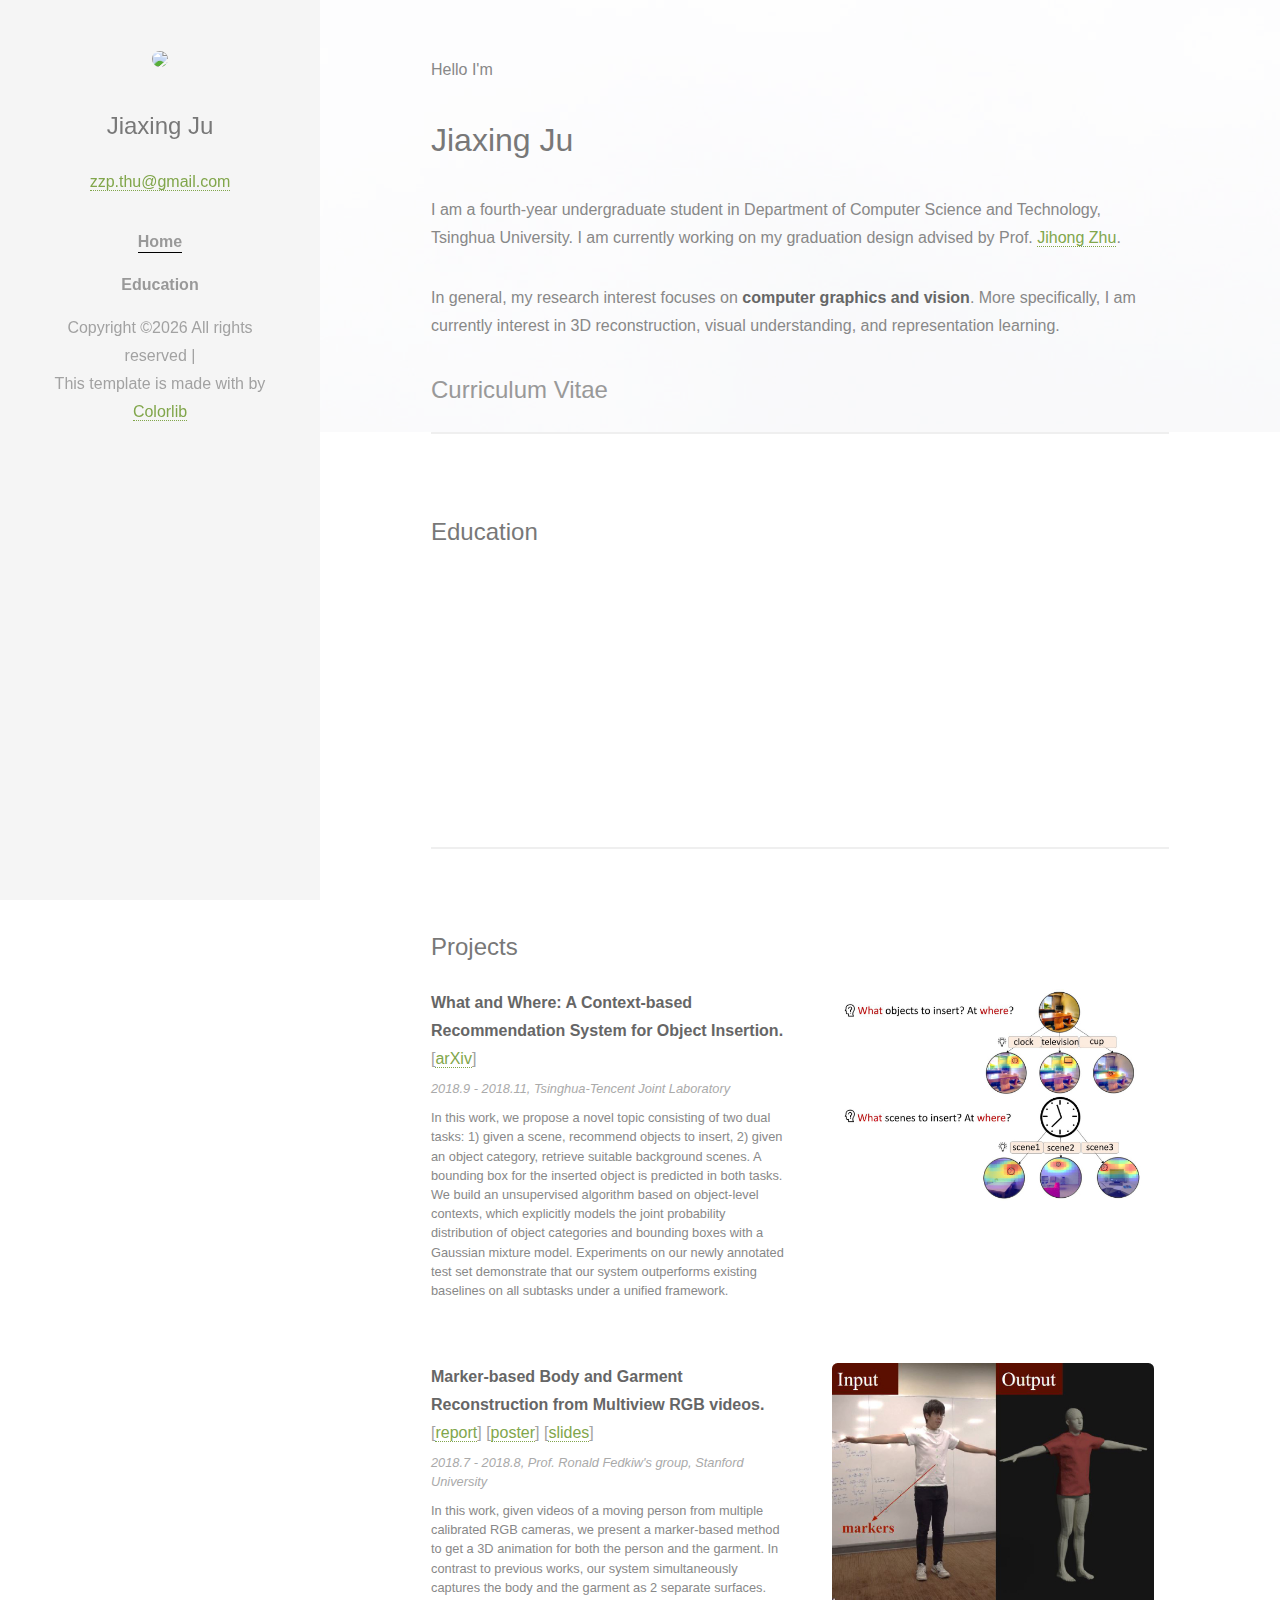
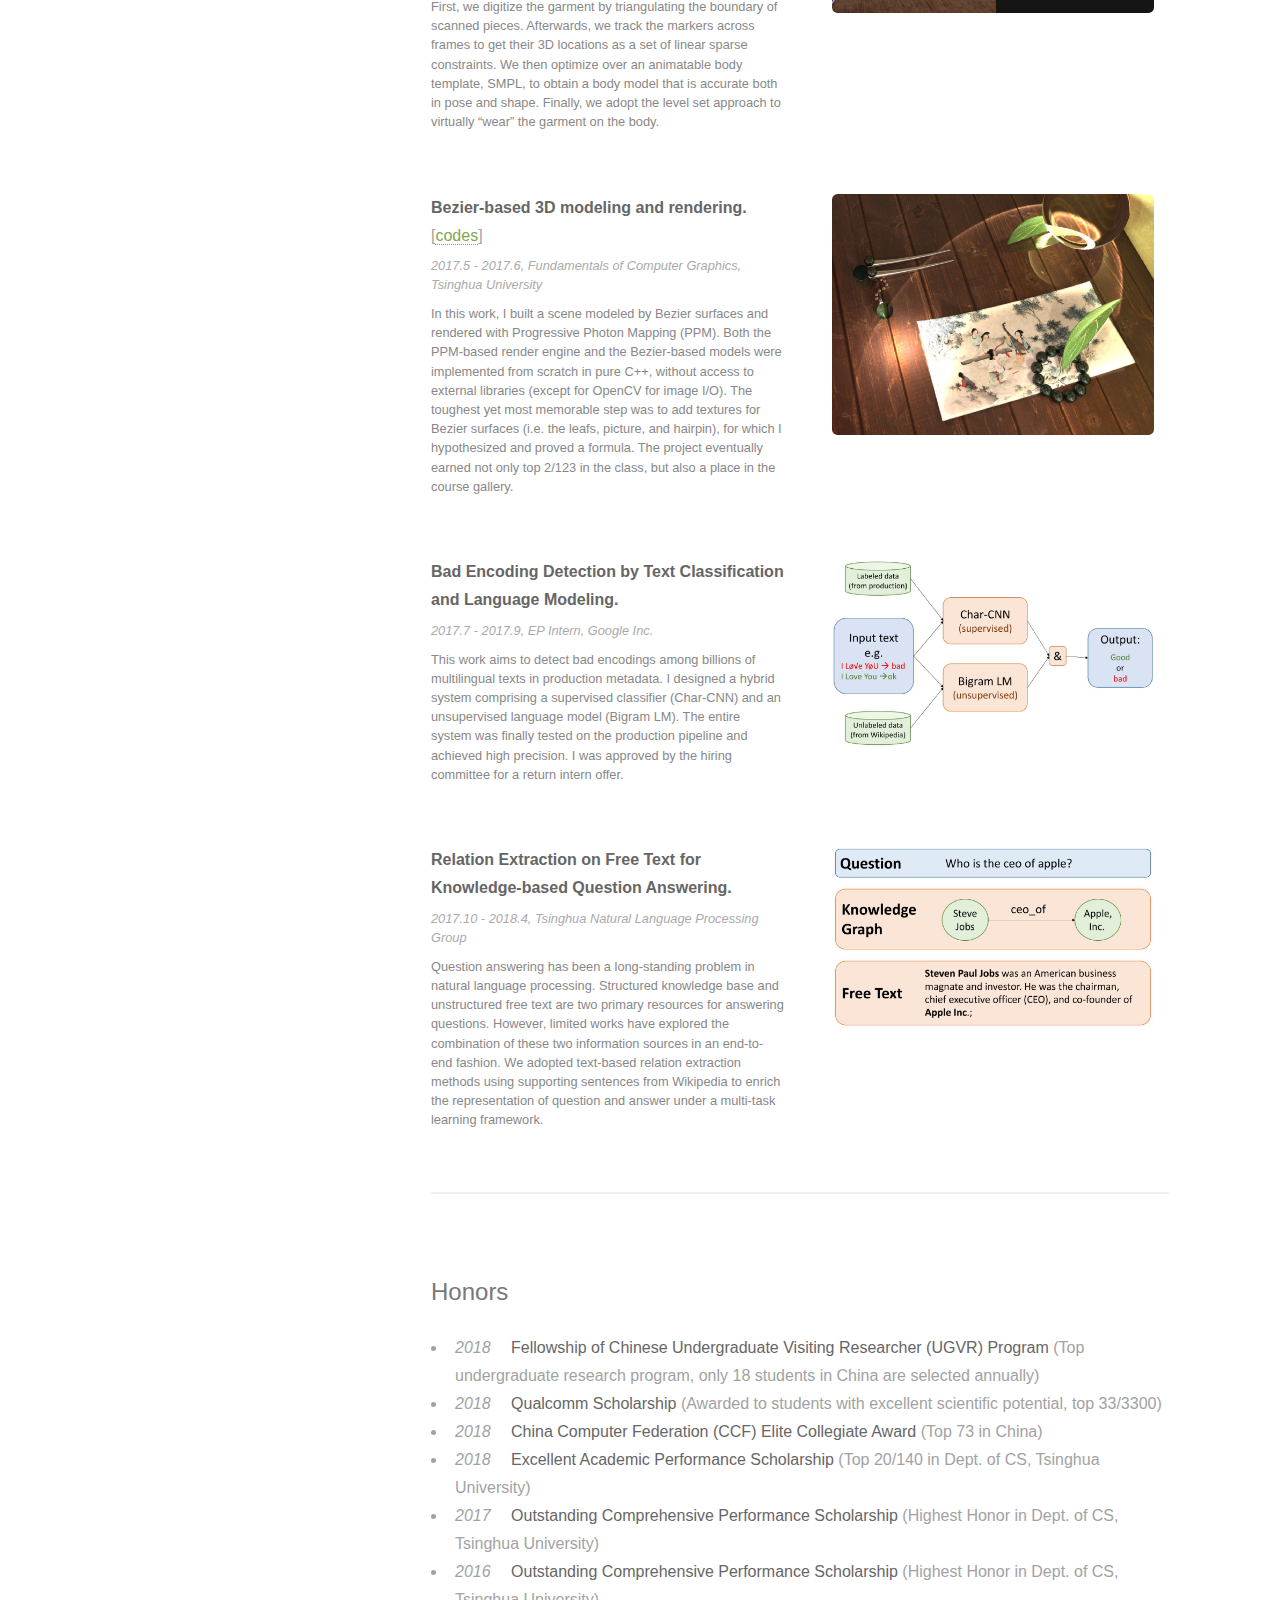
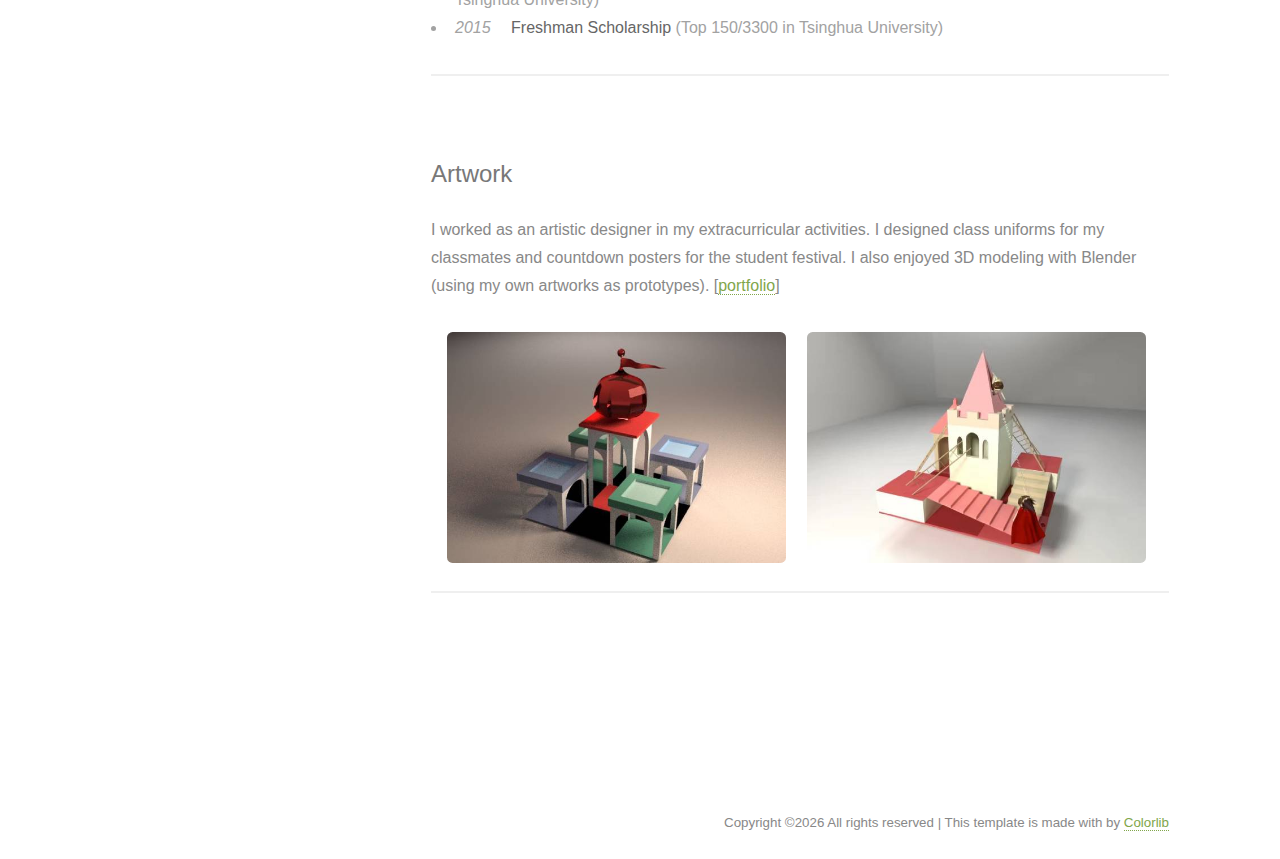
==== commit adf7215f: "init" ====
--- a/index.html
+++ b/index.html
@@ -1,442 +1,389 @@
-
-<!doctype html>
-<html>
+<!DOCTYPE html>
+<html lang="en">
   <head>
-    <!-- Global Site Tag (gtag.js) - Google Analytics -->
-    <script async src="https://www.googletagmanager.com/gtag/js?id=UA-106869316-1"></script>
-    <script>
-      window.dataLayer = window.dataLayer || [];
-      function gtag(){dataLayer.push(arguments)};
-      gtag('js', new Date());
-
-      gtag('config', 'UA-106869316-1');
-    </script>
-
-
+    <title>Zhengping Zhou's Homepage</title>
     <meta charset="utf-8">
-    <meta http-equiv="X-UA-Compatible" content="chrome=1">
-    <title>Jiaxing Ju's Homepage</title>
-
-    <link rel="stylesheet" href="css/styles.css">
-    <link rel="stylesheet" href="css/pygment_trac.css">
-    <link rel="stylesheet" href="css/bootstrap.min.css">
-    <link rel="stylesheet" href="css/font-awesome.min.css">
-
-    <link rel="stylesheet" href="css/special.css">
-
+    <meta name="viewport" content="width=device-width, initial-scale=1, shrink-to-fit=no">
     
-    <meta name="viewport" content="width=device-width">
+    <!-- <link href="https://fonts.googleapis.com/css?family=Poppins:300,400,500,600,700" rel="stylesheet"> -->
+    <!-- <link href="https://<fonts class="googl"></fonts>eapis.com/css?family=Montserrat:300,400,500,700" rel="stylesheet"> -->
+
+    <link rel="stylesheet" href="css/open-iconic-bootstrap.min.css">
+    <link rel="stylesheet" href="css/animate.css">
     
-    <!--[if lt IE 9]>
-    <script src="//html5shiv.googlecode.com/svn/trunk/html5.js"></script>
-    <![endif]-->
+    <link rel="stylesheet" href="css/owl.carousel.min.css">
+    <link rel="stylesheet" href="css/owl.theme.default.min.css">
+    <link rel="stylesheet" href="css/magnific-popup.css">
+
+    <link rel="stylesheet" href="css/aos.css">
+
+    <link rel="stylesheet" href="css/ionicons.min.css">
+
+    <link rel="stylesheet" href="css/bootstrap-datepicker.css">
+    <link rel="stylesheet" href="css/jquery.timepicker.css">
+
+    
+    <link rel="stylesheet" href="css/flaticon.css">
+    <link rel="stylesheet" href="css/icomoon.css">
+    <link rel="stylesheet" href="css/style.css">
+    <link rel="stylesheet" href="css/yuhui.css">
+    <style type="text/css">
+    	.oval { width: 10vw; overflow:hidden }
+    	.oval img{ max-width: 10vw; border-radius: 50%; }
+    	@media (max-width: 900px) {
+    		.oval { width: 150px; overflow:hidden }
+    		.oval img{ max-width: 150px; border-radius: 50%; }
+    	}
+		p {
+			font-family: "Source Sans Pro", sans-serif;
+			font-weight: 400;
+			color: #888888;
+			word-wrap:break-word;
+		}
+		strong {
+			/*font-weight: 600;*/
+			color: #666666;
+			display: inline-block;
+			background: rgba(129, 166, 75, 0.2);
+			/*background: #CFDFB7;*/
+			/*background: #E0EBD1;*/
+			padding: 0.35rem;
+			padding-left: 0.4rem;
+			padding-right: 0.4rem;
+			border-radius: 0.2rem;
+			line-height: 1.2rem;
+			border: dotted 1px #81A64B;
+		}
+		b {
+			color: #666;
+			font-weight: 600;
+		}
+		.cv {
+			-moz-transition: color 0.2s ease-in-out, border-color 0.2s ease-in-out;
+			-webkit-transition: color 0.2s ease-in-out, border-color 0.2s ease-in-out;
+			-ms-transition: color 0.2s ease-in-out, border-color 0.2s ease-in-out;
+			transition: color 0.2s ease-in-out, border-color 0.2s ease-in-out;
+			/*border-bottom: dotted 1px;*/
+			color: #999 !important;
+			text-decoration: none;
+			border-bottom: none !important;
+		}
+		.cv:hover {
+			border-bottom-color: transparent;
+			/*color: #81A64B !important;*/
+			color: #777 !important;
+			text-decoration: none;
+		}
+
+		section {
+			border-top: solid 2px #efefef;
+			padding-top: 5rem;
+		}
+
+		.red {
+			color: rgba(255, 0, 0, 0.5);
+		}
+
+		.white {
+			color: #aaa;
+		}
+
+		.tight {
+			margin-top: 0.2rem !important;
+			padding-top: 0.2rem !important;
+			margin-bottom: 0.2rem !important;
+			padding-bottom: 0.2rem !important;
+		}
+
+		.textview {
+			clear: none;
+			display: inline;
+			width: 50%;
+			height: 100%;
+		}
+
+		.imgview {
+			clear: none;
+			display: inline-block;
+			width: 46%;
+			margin-left: 1rem;
+			vertical-align: middle;
+			height: 100%;
+		}
+
+		.textview2 {
+			clear: none;
+			display: inline;
+			width: 78%;
+			height: 100%;
+		}
+
+		.imgview2 {
+			clear: none;
+			display: inline-block;
+			width: 20%;
+			margin-right: 1rem;
+			vertical-align: middle;
+			height: 100%;
+		}
+
+		.image {
+			display: inline-block;
+			vertical-align: middle;
+			width: 100%;
+			height: 100%;
+		}
+
+		@media (max-width: 900px) {
+    		.textview {width: 100%;}
+    		.imgview {width: 100%; max-width: 400px !important; margin: auto; margin-top: 1rem; margin-left: 0; margin-right: 0;}
+    	}
+
+    	@media (max-width: 1212px) {
+    		.textview2 {width: 100%; text-align: center !important;}
+    		.imgview2 {width: 100%; max-width: 200px; margin-top: 1rem; text-align: center !important; margin: 0 auto;}
+    	}
+
+    	#profile2 {display: none !important;}
+    	@media (max-width: 900px) {
+    		#profile2 {display: block !important;  text-align: center !important;}
+    		#profile {display: none !important;}
+    	}
+
+    	@media (max-width: 900px) {
+	    	.desc {text-align: center !important;}
+	    	#edu {text-align: center !important;}
+    	}
+
+    	@media (max-width: 900px) {
+    		#logo {margin-top: 6rem !important;}
+    		#colorlib-main-menu {margin-bottom: 12rem !important;}
+    	}
+
+		.small {
+			font-size: 0.8em;
+			line-height: 1.5em;
+			margin-top: 1em;
+		}
+
+
+		aside::-webkit-scrollbar { width: 0 !important }	
+	</style>
 
   </head>
-
   <body>
-    <div class="wrapper">
-      <header>
-        <br />
-        <div align="left">
-            <span class="image avatar" >
-    		  <img src="images/avatar3.jpg" ></img>
-            </span>
-        </div>
-        <span><h1><b>Jiaxing Ju</b></h1></span>
-
-        <p> 
-            <a href="https://www.linkedin.com/in/ji-lin-1552bba7/"><font color="#222"><i class="fa fa-linkedin fa-2x"></i></font></a> &nbsp
-            <a href="https://github.com/tonylins"><font color="#222"><i class="fa fa-github fa-2x"></i> </font></a> &nbsp   
-            <a href="https://www.instagram.com/__tonylin/"><font color="#222"><i class="fa fa-instagram fa-2x"></i> </font></a> &nbsp 
-            <a href="https://scholar.google.com/citations?user=dVtzVVAAAAAJ&hl=en"><img src="images/gs.svg" width="24px" height="24px" style="position:relative;top: -6px; left:2px"></a> &nbsp &nbsp
-
-            <span>  
-                <a href="files/Ji_Lin_CV.pdf"><font size="4em" color="#222"><b>[CV]</b></font></a>
-            </span>
-        </p>
-        <br />
-
-        <h4>Contact:</h4>
-        <p>
-            <font face="courier">jilin.eecs AT gmail.com </font>
-        </p>
-
-        
-      </header>
-
-
-
-      <section class="outer">
-      		<!-- About Me -->
-      		<section  id="about">
-	    	    <h2>About Me</h2>
-	    			<p>I am currently a senior undergraduate student in <a href="http://www.ee.tsinghua.edu.cn/publish/eeen/index.html">Department of Electronic Engineering</a>, <a href="http://www.tsinghua.edu.cn/publish/newthuen/index.html">Tsinghua University</a>. </p>
-                    <!-- My Chinese name is 林己 <a href="http://tts.imtranslator.net/ajip">[pronounce]</a>. -->
-
-	                <p>
-                        I worked in <a href="https://nicsefc.ee.tsinghua.edu.cn">Energy Efficient Computing Group</a> in 2015, advised by Prof. <a href="https://nicsefc.ee.tsinghua.edu.cn/people/yu-wang/">Yu Wang</a>. 
-	                    I worked in <a href="http://ivg.au.tsinghua.edu.cn/index.php">Intelligent Vision Group (IVG)</a> since Fall 2016, advised by Prof. <a href="http://ivg.au.tsinghua.edu.cn/Jiwen_Lu/">Jiwen Lu</a>. 
-                        Later I interned at Google AI China Center.
-	                    I am currently visting at MIT <a href="https://songhan.mit.edu">HAN Lab</a>, advised by Prof. <a href="https://songhan.mit.edu">Song Han</a>.
-	                </p>
-	                <p>My research interests lie in efficient and hardware-friendly machine learning and its applications.</p>
-			</section>
-			
-			<!-- Education -->
-			<section  id="education">
-	            <h2>Education</h2>
-	            <div class="media">
-                    <table width="100%" align="center" border="0">
-    	                <span class="pull-left"><img src="./images/tsinghua.png" width="45px" height="45"/></span>
-    	                <div class="media-body">
-    	                    <div><span style="font-weight: bold">Tsinghua University </span>, China </div>
-    	                    <div>B.Eng. in Electronic Engineering &bull; Aug. 2014 - June 2019</div>
-    	                </div>  
-                    </table>
-                    <br>
-                    <table width="100%" align="center" border="0">
-                        <span class="pull-left"><img src="./images/mit.png" width="45px" height="45px"/></span>
-                        <div class="media-body">
-                            <div><span style="font-weight: bold">Massachusetts Institute of Technology </span>, USA </div>
-                            <div>Visting research student &bull; Aug. 2018 - May 2019</div>
-                        </div>  
-                    </table>
-	            </div>
-        	</section>
-			
-            <!-- Research -->
-            <section  id="research">
-	            <h2>Selected Publications</h2>
-                <p><i>* indicates equal contribution</i></p>
-                
-                <!-- TSM -->
-                <section class="pub">
-                    <table width="100%" align="center" border="0">
-                        <tr>
-                            <td width="20%" valign="top">
-                                <a href="images/tsm.png" class="image"><img src="images/tsm.png" width="90%" alt=""></a>
-                            </td>
-                            <td width="80%" align="center">
-                                <div class="title">Temporal Shift Module for Efficient Video Understanding</div>
-                                <div class="authors">
-                                  <span class="me">Ji Lin</span>,
-                                  <span class="author"><a href="http://people.csail.mit.edu/ganchuang/">Chuang Gan</a></span>,
-                                  <span class="author"><a href="http://songhan.mit.edu/">Song Han</a></span>
-                                </div>
-                                <div>
-                                    <span class="tag"><a href="https://arxiv.org/abs/1811.08383"><b>Preprint</b></a></span> /
-                                    <span class="tag"><a href="https://arxiv.org/pdf/1811.08383.pdf">arXiv</a></span> /
-                                    <span class="tag"><a href="https://hanlab.mit.edu/projects/tsm/">Project Page</a></span> /
-                                    <span class="tag"><a href="https://www.youtube.com/watch?v=Pk8PHpdiSOo">Demo</a></span>
-                                </div>
-                            </td>
-                        </tr>
-                    </table>
-                </section>
-
-                
-                <!-- HAQ -->
-                <section class="pub">
-                    <table width="100%" align="center" border="0">
-                        <tr>
-                            <td width="20%" valign="top">
-                                <a href="images/haq.png" class="image"><img src="images/haq.png" width="90%" alt=""></a>
-                            </td>
-                            <td width="80%" align="center">
-                                <div class="title">HAQ: Hardware-Aware Automated Quantization</div>
-                                <div class="authors">
-                                  <span class="author">Kuan Wang*</span>,
-                                  <span class="author"><a href="http://zhijianliu.com">Zhijian Liu*</a></span>,
-                                  <span class="author"><a href="https://synxlin.github.io">Yujun Lin*</a></span>,
-                                  <span class="me">Ji Lin</span>,
-                                  <span class="author"><a href="http://songhan.mit.edu/">Song Han</a></span>
-                                </div>
-                                <div>
-                                    <span class="tag"><a href="https://arxiv.org/abs/1811.08886"><b>Preprint</b></a></span> /
-                                    <span class="tag"><a href="https://arxiv.org/pdf/1811.08886.pdf">arXiv</a></span> /
-                                    <span class="tag"><a href="https://hanlab.mit.edu/projects/haq/">Project Page</a></span>
-                                </div>
-                            </td>
-                        </tr>
-
-
-                    </table>
-                </section>
-
-                <!-- DQ -->
-                <section class="pub">
-                    <table width="100%" align="center" border="0">
-                        <tr>
-                            <td width="20%" valign="top">
-                                <a href="images/dq.png" class="image"><img src="images/dq.png" width="90%" alt=""></a>
-                            </td>
-                            <td width="80%" align="center">
-                                <div class="title">Defensive Quantization: When Efficiency Meets Robustness</div>
-                                <div class="authors">
-                                  <span class="me">Ji Lin</span>,
-                                  <span class="author"><a href="http://people.csail.mit.edu/ganchuang/">Chuang Gan</a></span>,
-                                  <span class="author"><a href="http://songhan.mit.edu/">Song Han</a></span>
-                                </div>
-                                <div>
-                                    <span class="tag"><b>ICLR 2019</b></span>
-                                </div>
-                            </td>
-                        </tr>
-                    </table>
-                </section>
-
-
-                <!-- AMC -->
-                <section class="pub">
-                    <table width="100%" align="center" border="0">
-                        <tr>
-                            <td width="20%" valign="top">
-                                <a href="images/amc.png" class="image"><img src="images/amc.png" width="90%" alt=""></a>
-                            </td>
-                            <td width="80%" align="center">
-                                <div class="title">AMC: AutoML for Model Compression and Acceleration on Mobile Devices</div>
-                                <div class="authors">
-                                  <span class="author"><a href="http://yihui-he.github.io">Yihui He*</a></span>,
-                                  <span class="me">Ji Lin*</span>,
-                                  <span class="author"><a href="http://zhijianliu.com">Zhijian Liu</a></span>,
-                                  <span class="author"><a href="http://hwang.me/">Hanrui Wang</a></span>,
-                                  <span class="author"><a href="http://vision.stanford.edu/lijiali/">Li-Jia Li</a></span>,
-                                  <span class="author"><a href="http://songhan.mit.edu/">Song Han</a></span>
-                                </div>
-                                <div>
-                                    <span class="tag"><a href="https://hanlab.mit.edu/projects/amc/papers/amc_eccv.pdf"><b>ECCV 2018</b></a></span> /
-                                    <span class="tag"><a href="https://arxiv.org/abs/1802.03494">arXiv</a></span> /
-                                    <span class="tag"><a href="https://hanlab.mit.edu/projects/amc/">Project Page</a></span> /
-                                    <span class="tag"><a href="files/AMC_poster.pdf">Poster</a></span> 
-                                </div>
-                            </td>
-                        </tr>
-
-
-                    </table>
-                </section>
-
-                <!-- AdaLR -->
-                <section class="pub">
-                    <table width="100%" align="center" border="0">
-                        <tr>
-                            <td width="20%" valign="top">
-                                <a href="images/adalr.png" class="image"><img src="images/adalr.png" width="90%" alt=""></a>
-                            </td>
-                            <td width="80%" align="center">
-                                <div class="title">Adaptive Mixture of Low-Rank Factorizations for Compact Neural Modeling</div>
-                                <div class="authors">
-                                  <span class="author"><a href="http://web.cs.ucla.edu/~tingchen/">Ting Chen*</a></span>,
-                                  <span class="me">Ji Lin*</span>,
-                                  <span class="author"><a href="https://www.linkedin.com/in/tianl">Tian Lin</a></span>,
-                                  <span class="author"><a href="http://songhan.mit.edu/">Song Han</a></span>,
-                                  <span class="author"><a href="https://chongw.github.io">Chong Wang</a></span>,
-                                  <span class="author"><a href="https://dennyzhou.github.io">Dengyong Zhou</a></span>
-                                </div>
-                                <div>
-                                    <span class="tag"><a href="https://openreview.net/pdf?id=B1eHgu-Fim"><b>NeurIPS 2018 Workshop</b></a></span>
-                                </div>
-                            </td>
-                        </tr>
-                    </table>
-                </section>
-
-                <!-- RNP-PAMI -->
-                <section class="pub">
-                    <table width="100%" align="center" border="0">
-                        <tr>
-                            <td width="20%" valign="top">
-                                <a href="images/rnp-pami.png" class="image"><img src="images/rnp-pami.png" width="80%" alt=""></a>
-                            </td>
-                            <td width="80%" align="center">
-                                <div class="title">Runtime Network Routing for Efficient Image Classification</div>
-                                <div class="authors">
-                                  <span class="author"><a href="https://raoyongming.github.io/">Yongming Rao</a></span>,
-                                  <span class="author"><a href="https://sites.google.com/site/elujiwen/">Jiwen Lu</a></span>,
-                                  <span class="me">Ji Lin</span>,
-                                  <span class="author"><a href="https://www.tsinghua.edu.cn/publish/auen/1713/2011/20110506105532098625469/20110506105532098625469_.html">Jie Zhou</a></span>
-                                </div>
-                                <div>
-                                    <span class="tag"><a href="https://ieeexplore.ieee.org/abstract/document/8510920"><b>T-PAMI</b></a></span>
-                                </div>
-                            </td>
-                        </tr>
-                    </table>
-                </section>
-
-                 <!-- RNP -->
-                <section class="pub">
-                    <table width="100%" align="center" border="0">
-                        <tr>
-                            <td width="20%" valign="top">
-                                <a href="images/rnp.png" class="image"><img src="images/rnp.png" width="80%" alt=""></a>
-                            </td>
-                            <td width="80%" align="center">
-                                <div class="title">Runtime Neural Pruning</div>
-                                <div class="authors">
-                                  <span class="me">Ji Lin*</span>,
-                                  <span class="author"><a href="https://raoyongming.github.io/">Yongming Rao*</a></span>,
-                                  <span class="author"><a href="https://sites.google.com/site/elujiwen/">Jiwen Lu</a></span>,
-                                  <span class="author"><a href="https://www.tsinghua.edu.cn/publish/auen/1713/2011/20110506105532098625469/20110506105532098625469_.html">Jie Zhou</a></span>
-                                </div>
-                                <div>
-                                    <span class="tag"><a href="https://papers.nips.cc/paper/6813-runtime-neural-pruning.pdf"><b>NIPS 2017</b></a></span>
-                                </div>
-                            </td>
-                        </tr>
-                    </table>
-                </section>
-
-                <!-- facegan -->
-                <section class="pub">
-                    <table width="100%" align="center" border="0">
-                        <tr>
-                            <td width="20%" valign="top">
-                                <a href="images/facegan.png" class="image"><img src="images/facegan.png" width="80%" alt=""></a>
-                            </td>
-                            <td width="80%" align="center">
-                                <div class="title">Learning Discriminative Aggregation Network for Video-based Face Recognition</div>
-                                <div class="authors">
-                                  <span class="author"><a href="https://raoyongming.github.io/">Yongming Rao</a></span>,
-                                  <span class="me">Ji Lin</span>,
-                                  <span class="author"><a href="https://sites.google.com/site/elujiwen/">Jiwen Lu</a></span>,
-                                  <span class="author"><a href="https://www.tsinghua.edu.cn/publish/auen/1713/2011/20110506105532098625469/20110506105532098625469_.html">Jie Zhou</a></span>
-                                </div>
-                                <div>
-                                    <span class="tag"><a href="http://openaccess.thecvf.com/content_ICCV_2017/papers/Rao_Learning_Discriminative_Aggregation_ICCV_2017_paper.pdf"><b>ICCV 2017</b></a></span>
-                                </div>
-                                <span class='highlight'>Spotlight Presentation</span>
-                            </td>
-                        </tr>
-                    </table>
-                </section>
-
-                <!-- CADL -->
-                <section class="pub">
-                    <table width="100%" align="center" border="0">
-                        <tr>
-                            <td width="20%" valign="top">
-                                <a href="images/cadl.png" class="image"><img src="images/cadl.png" width="90%" alt=""></a>
-                            </td>
-                            <td width="80%" align="center">
-                                <div class="title">Consistent-aware Deep Learning for Person Re-identification in a Camera Network</div>
-                                <div class="authors">
-                                  <span class="me">Ji Lin</span>,
-                                  <span class="author"><a href="http://ivg.au.tsinghua.edu.cn/people/Liangliang_Ren/">Liangliang Ren</a></span>,
-                                  <span class="author"><a href="https://sites.google.com/site/elujiwen/">Jiwen Lu</a></span>,
-                                  <span class="author"><a href="http://ivg.au.tsinghua.edu.cn/~jfeng/">Jianjiang Feng</a></span>,
-                                  <span class="author"><a href="https://www.tsinghua.edu.cn/publish/auen/1713/2011/20110506105532098625469/20110506105532098625469_.html">Jie Zhou</a></span>
-                                </div>
-                                <div>
-                                    <span class="tag"><a href="http://openaccess.thecvf.com/content_cvpr_2017/papers/Lin_Consistent-Aware_Deep_Learning_CVPR_2017_paper.pdf"><b>CVPR 2017</b></a></span>
-                                </div>
-                                <span class='highlight'>Spotlight Presentation</span>
-                            </td>
-                        </tr>
-                    </table>
-                </section>
-
-
-            
-            <!-- Work -->
-            <section  id="work">
-	            <h2>Industrial Experience</h2>
-	            <ul>
-                    <li><strong>Google AI China Center</strong> &bull; Feb - Sept, 2018
-                        <br> Advisor: <a href="https://songhan.mit.edu">Song Han</a> and <a href="http://vision.stanford.edu/lijiali/">Jia Li</a> 
-                         <br> AI Intern Researcher  
-                    </li>
-                    <br>
-
-	                <li><strong>SenseTime Group Limited</strong>  &bull; Jan - Apr, 2017
-	                    <br> Vision Researcher, Detection Team </br>
-                    </li>
-	                    <!-- <br>Developed algorithm on semi-supervised face detection, and more efficient training with large-scale dataset. Explored efficient models for object detection. Part of the results were deployed in real products.</br> </li> -->
-	            </ul>
-        	</section>
-
-    	
-    		<!-- Honors -->
-            <section id="Honors">
-                <h2>Honors and Awards</h2>
-        		<!-- <h4>Academic</h4>
-                    <ul>
-                        <li><strong>Invited presentation at <a href="http://tdam-bjkl.bjtu.edu.cn/mla2017.html">MLA 2017</a></strong> &nbsp 2017
-                        <li><strong>Invited presentation at <a href="http://bigeye.au.tsinghua.edu.cn/sidas2017/index.html">IEEE SIDAS 2017</a></strong> &nbsp 2017
-                    </ul> -->
-                <h4>Academic Sevice</h4>
-                <ul>
-                    <li><strong>Invited Reviewer for ICML 2019</strong> &bull; 2018 </li>
-                </ul>
-                <h4>Scholarships</h4>
-                    <ul>
-                        <li><strong>China National Scholarship</strong>, Ministry of Education of P.R. China &bull; 2017 </li>
-                        <li><strong>Cai Xiong Scholarship</strong> (10/3300), Tsinghua University &bull; 2018 </li>
-                        <li><strong>Spark Scientific and Technological Innovation Program</a></strong> (50/3300), Tsinghua University &bull; 2017-2018 </li>
-                        <li><strong>Samsung-Tsinghua Scholarship</a></strong>, Tsinghua University &bull; 2015 </li>
-                        <li><strong>Annual Academic Excellent Award</strong>, Tsinghua University &bull; 2015-2017 </li>
-                        <li><strong>Annual Comprehensive Excellent Award</strong>, Tsinghua University &bull; 2015-2017 </li>
-                    </ul>
-                <h4>Awards</h4>
-                    <ul>
-                        <li><strong>1<sup>st</sup> Prize of 17<sup>th</sup> Electronic Design Contest</strong> (1/400), Tsinghua University  &bull; 2016 </li>
-                        <li><strong>3<sup>nd</sup> Prize of IEEE 2016 Low Power Image Recognition Challenge (LPIRC’16)</strong> &bull; 2016 </li>
-                        <!-- <li><strong>2<sup>nd</sup> Prize in the National Chemistry Olympiad </strong> &nbsp 2013</li>  -->
-                    </ul>
-            </section>
-
-		<!--
-            <section id="Skills">
-                <h2>Skills</h2>
-                <ul>
-                <br><i class="fa fa-code fa-2x fa-fw"></i> &nbsp Python &nbsp C/C++ &nbsp MATLAB &nbsp Java &nbsp Android <br />
-                <br><i class="fa fa-wrench fa-2x fa-fw"></i> &nbsp LaTeX &nbsp Caffe &nbsp TensorFlow &nbsp PyTorch <br />
-                <br><i class="fa fa-language fa-2x fa-fw"></i> &nbsp Mandarin Chinese (native) &nbsp English (proficiet)
-                </ul>
-            </section>
-        -->
-
-            <!-- Life -->
-            <!-- <section id="Life">
-        	<h2>Life :)</h2>
-                I have a life other than writing codes. Here is a partial catalog of what I'm trying today. -->
-                <!--
-                Here is a partial catalog of my attempts at becoming more than what I am today. I doubt I will ever succeed totally but I hope I will never stop trying. 
-                -->
-               <!--  <p></p>
-                <h4>Photography</h4>
-                <p> 
-                	I've been long interested in photography for more than two years. Since I bought my first camera in Spring 2015, I've learnt so much in Photography Team of Tsinghua Student Art Troupe. I catch the sparkling moments and beauties in my life with my camera as very precious memories. I do not post too much of my work on the Internet, but you can still find some in the following sites: <br />
-	                    <a href="https://www.instagram.com/__tonylin/">[Instagram]</a> &nbsp 
-	                    <a href="https://500px.com/to_tonylin"> [500PX] </a> &nbsp 
-	                    <a href="https://tuchong.com/519520/"> [TuChong] </a> &nbsp 
-            	</p> -->
-
-                <!-- <h4>Piano</h4>
-                <p> I've always wanted to pick up some kind of musical instruments. It may not be the proper age to be proficient in piano, but I'll keep trying. </p>
-
-                <h4>Tennis</h4>
-                <p> Tennis is my recent favorite sport (still not proficient though). Reach me if you are interested too! </p> -->
-			<!-- </section> -->
-    	
-        	<!--
-          	<h2>Who searched for me!</h2>
-            <div id="clustrmaps-widget">
-    		  <script type="text/javascript" id="clustrmaps" src="//cdn.clustrmaps.com/map_v2.js?d=oQ1KwKMwMu6IYuA5fNffQwoGDCui7FZHrx3Dd2G8VDM&cl=ffffff&w=a"></script>
-            </div>
-        	-->
-
-        	<!-- Footer -->
-            
-        </section>
-
-        <section id="footer">
-			<div class="container">
-				<ul class="copyright">
-					<li>&copy; Ji Lin 2018</li>
+
+	<div id="colorlib-page">
+		<a href="#" class="js-colorlib-nav-toggle colorlib-nav-toggle" style="border-bottom: none !important;"><i></i></a>
+		<aside id="colorlib-aside" role="complementary" class="js-fullheight text-center" style="height: 100%;">
+			<div id="profile" class="js-fullheight d-flex justify-content-center align-items-center" style="margin-bottom: 2rem;">
+				<div class="oval"><img src="images/profile.jpg"/></div>	
+			</div>	
+			<h2 id="logo">Jiaxing Ju</h2>
+			<p id="email"><a href="mailto:zzp.thu@gmail.com">zzp.thu@gmail.com</a></p>
+			<nav id="colorlib-main-menu" role="navigation">
+				<ul>
+					<li class="colorlib-active"><a href="index.html" class="cv">Home</a></li>
+					<li><a href="#education" class="cv">Education</a></li>
+					<!--<li><a href="#publications" class="cv">Publications</a></li>
+					<li><a href="#projects" class="cv">Projects</a></li>
+					<li><a href="#honors" class="cv">Honors</a></li>
+					<li><a href="artwork.html" class="cv">Artwork</a></li>
 				</ul>
+			</nav>
+
+			<div class="colorlib-footer" style="margin-top: 7rem;">
+				<p><!-- Link back to Colorlib can't be removed. Template is licensed under CC BY 3.0. -->
+			  Copyright &copy;<script>document.write(new Date().getFullYear());</script> All rights reserved |<br> This template is made with <i class="icon-heart" aria-hidden="true"></i> by <a href="https://colorlib.com" target="_blank">Colorlib</a>
 			</div>
-		</section>
-    <script src="javascripts/scale.fix.js"></script>
+		</aside> <!-- END COLORLIB-ASIDE -->	
+		<div id="colorlib-main">
+			<div class="js-fullheight" style="background-image: url(images/bg_1.jpg);" data-stellar-background-ratio="0.5">
+				<div class="overlay"></div>
+				<div class="js-fullheight d-flex justify-content-center align-items-center">
+					<div class="col-md-8 text">
+						<br><br>
+						<div id="profile2" align="center" style="max-width: 200px; margin: 0 auto;">
+							<img src="images/profile.jpg" style="border-radius: 50%; width: 100%; margin-bottom: 2rem;"/>
+						</div>
+						<div class="desc">
+							<p> Hello I'm </p>
+							<h1>Jiaxing Ju</h1>
+							<p>I am a fourth-year undergraduate student in Department of Computer Science and Technology, Tsinghua University. I am currently working on my graduation design advised by Prof. <a href="http://www.cs.tsinghua.edu.cn/publish/cs/4616/2013/20130424105018901205437/20130424105018901205437_.html">Jihong Zhu</a>.</p>
+							<p>In general, my research interest focuses on <b>computer graphics and vision</b>. More specifically, I am currently interest in 3D reconstruction, visual understanding, and representation learning.</p>
+							<h2><a href="files/cv.pdf" class="cv">Curriculum Vitae &nbsp;<span class="ion-ios-arrow-forward"></a></h2>
+						</div>
+					</div>
+				</div>
+			</div>
+
+	    	<div class="js-fullheight" data-stellar-background-ratio="0.5">
+				<div class="js-fullheight d-flex justify-content-center align-items-center">
+					<div class="col-md-8 text">
+
+						<section id="education" />
+						<h2>Education</h2>
+						<div id="edu">
+	    					<div class="row">
+				    			<div class="ftco-animate imgview2">
+				    				<img src="images/tsinghua.png" class="img" style="max-height: 120px; max-width: 120px;" />
+				    			</div>
+				    			<div class="ftco-animate textview2">
+				    				<p>
+				    				<b>Tsinghua University</b><br>
+				    				Department of Computer Science and Technology<br>
+				    				Bachelor of Engineering, 2015.08 - 2019.07 (expected)<br>
+				    				GPA: <b>3.75/4.0</b>, Ranking: <b><span class="red">18/140</span></b></p>
+				    			</div>    			
+				          	</div>
+				    	</div>
+				    	<!--
+			    		<section id="publications" />
+			    		<h2>Publications</h2>
+			    		<ul>
+			    			<li><b>What and Where: A Context-based Recommendation System for Object Insertion.</b> <br>
+			    				<i>Song-Hai Zhang*, <span class="red">Zhengping Zhou</span>*, Bin Liu, Xin Dong, Dun Liang, Peter Hall, Shi-Min Hu.</i><br>
+			    				<b>(2018, under submission) </b> IEEE Transactions on Image Processing. [<a href="https://arxiv.org/abs/1811.09783">arXiv</a>]<br>
+			    				<span class="small">*equal contribution.</span><br>
+			    			</li>
+			    		</ul>
+						-->
+
+			    		<section id="projects" />
+			    		<h2>Projects</h2>
+			    		<div class="row">
+			    			<div class="textview">
+				    			<b>What and Where: A Context-based Recommendation System for Object Insertion. </b> [<a href="https://arxiv.org/abs/1811.09783">arXiv</a>]
+				    			<p class="tight small"><i class="white">2018.9 - 2018.11, Tsinghua-Tencent Joint Laboratory</i> </p>
+			    				<p class="tight small">In this work, we propose a novel topic consisting of two dual tasks: 1) given a scene, recommend objects to insert, 2) given an object category, retrieve suitable background scenes. A bounding box for the inserted object is predicted in both tasks. We build an unsupervised algorithm based on object-level contexts, which explicitly models the joint probability distribution of object categories and bounding boxes with a Gaussian mixture model. Experiments on our newly annotated test set demonstrate that our system outperforms existing baselines on all subtasks under a unified framework. </p>
+				    		</div>
+				    		<div class="imgview">
+				    			<img src="images/what_where_.jpg" class="image" />
+				    		</div>				    		
+				    	</div>
+				    	<br><br>
+
+				    	<div class="row">				    		
+				    		<div class="textview">
+				    			<b>Marker-based Body and Garment Reconstruction from Multiview RGB videos. </b> [<a href="files/ugvr-report.pdf">report</a>] [<a href="files/ugvr-poster.pdf">poster</a>] [<a href="https://docs.google.com/presentation/d/1UpNR0rhAtBw95YaQebWMCa2W6HYcGqPCr3JkRqPvKE0/edit?usp=sharing">slides</a>] 
+				    			<p class="tight small"><i class="white">2018.7 - 2018.8, Prof. Ronald Fedkiw's group, Stanford University</i> </p>
+			    				<p class="tight small">In this work, given videos of a moving person from multiple calibrated RGB cameras, we present a marker-based method to get a 3D animation for both the person and the garment. In contrast to previous works, our system simultaneously captures the body and the garment as 2 separate surfaces. First, we digitize the garment by triangulating the boundary of scanned pieces. Afterwards, we track the markers across frames to get their 3D locations as a set of linear sparse constraints. We then optimize over an animatable body template, SMPL, to obtain a body model that is accurate both in pose and shape. Finally, we adopt the level set approach to virtually “wear” the garment on the body. </p>
+				    		</div>
+				    		<div class="imgview">
+				    			<img src="images/cloth_.jpg" class="image" />
+				    		</div>
+				    	</div>
+				    	<br><br>
+
+				    	<div class="row">				    		
+				    		<div class="textview">
+				    			<b>Bezier-based 3D modeling and rendering. </b> [<a href="https://github.com/zhengpingzhou/PPM">codes</a>] 
+				    			<p class="tight small"><i class="white">2017.5 - 2017.6, Fundamentals of Computer Graphics, Tsinghua University</i> </p>
+			    				<p class="tight small">In this work,  I built a scene modeled by Bezier surfaces and rendered with Progressive Photon Mapping (PPM). Both the PPM-based render engine and the Bezier-based models were implemented from scratch in pure C++, without access to external libraries (except for OpenCV for image I/O). The toughest yet most memorable step was to add textures for Bezier surfaces (i.e. the leafs, picture, and hairpin), for which I hypothesized and proved a formula. The project eventually earned not only top 2/123 in the class, but also a place in the course gallery.  </p>
+				    		</div>
+				    		<div class="imgview">
+				    			<img src="images/ppm_.jpg" class="image" />
+				    		</div>
+				    	</div>
+				    	<br><br>
+
+				    	<div class="row">				    		
+				    		<div class="textview">
+				    			<b>Bad Encoding Detection by Text Classification and Language Modeling. </b>
+				    			<p class="tight small"><i class="white">2017.7 - 2017.9, EP Intern, Google Inc.</i> </p>
+			    				<p class="tight small">This work aims to detect bad encodings among billions of multilingual texts in production metadata. I designed a hybrid system comprising a supervised classifier (Char-CNN) and an unsupervised language model (Bigram LM). The entire system was finally tested on the production pipeline and achieved high precision. I was approved by the hiring committee for a return intern offer.  </p>
+				    		</div>
+				    		<div class="imgview">
+				    			<img src="images/google_.jpg" class="image" />
+				    		</div>
+				    	</div>
+				    	<br>
+				    	<br>
+
+				    	<div class="row">				    		
+				    		<div class="textview">
+				    			<b> Relation Extraction on Free Text for Knowledge-based Question Answering. </b>
+				    			<p class="tight small"><i class="white">2017.10 - 2018.4, Tsinghua Natural Language Processing Group</i> </p>
+			    				<p class="tight small">Question answering has been a long-standing problem in natural language processing. Structured knowledge base and unstructured free text are two primary resources for answering questions. However, limited works have explored the combination of these two information sources in an end-to-end fashion. We adopted text-based relation extraction methods using supporting sentences from Wikipedia to enrich the representation of question and answer under a multi-task learning framework. </p>
+				    		</div>
+				    		<div class="imgview">
+				    			<img src="images/kbqa_.jpg" class="image" />
+				    		</div>
+				    	</div>
+				    	<br><br>
+
+				    	<section id="honors" />
+			    		<h2>Honors</h2>
+			    		<ul>
+			    			<li><i>2018&emsp;</i> <b style="font-weight: 400">Fellowship of Chinese Undergraduate Visiting Researcher (UGVR) Program</b> (Top undergraduate research program, only 18 students in China are selected annually)</li>
+			    			<li><i>2018&emsp;</i> <b style="font-weight: 400">Qualcomm Scholarship</b> (Awarded to students with excellent scientific potential, top 33/3300)</li>
+			    			<li><i>2018&emsp;</i> <b style="font-weight: 400">China Computer Federation (CCF) Elite Collegiate Award</b> (Top 73 in China)</li>
+			    			<li><i>2018&emsp;</i> <b style="font-weight: 400">Excellent Academic Performance Scholarship</b> (Top 20/140 in Dept. of CS, Tsinghua University)</li>
+			    			<li><i>2017&emsp;</i> <b style="font-weight: 400">Outstanding Comprehensive Performance Scholarship</b> (Highest Honor in Dept. of CS, Tsinghua University)</li>
+			    			<li><i>2016&emsp;</i> <b style="font-weight: 400">Outstanding Comprehensive Performance Scholarship</b> (Highest Honor in Dept. of CS, Tsinghua University)</li>
+			    			<li><i>2015&emsp;</i> <b style="font-weight: 400">Freshman Scholarship</b> (Top 150/3300 in Tsinghua University)</li>
+			    		</ul>
+
+			    		<section id="artwork" />
+			    		<h2>Artwork</h2>
+			    		<p>I worked as an artistic designer in my extracurricular activities. I designed class uniforms for my classmates and countdown posters for the student festival. I also enjoyed 3D modeling with Blender (using my own artworks as prototypes). [<a href="artwork.html">portfolio</a>]</p>
+
+			    		<div class="imgview">
+			    			<img src="images/44__.jpg" class="image" />
+			    		</div>
+			    		<div class="imgview">
+			    			<img src="images/77__.jpg" class="image" />
+			    		</div>
+			    		<br><br>
+
+			    		<section />
+			    		<!-- <h2>Pageviews</h2> -->
+			    		<!-- <script type="text/javascript" id="clustrmaps" src="//cdn.clustrmaps.com/map_v2.js?d=WVWOh93cdrURDNRN4sWjVvaUlSjCGvR98_RkU4zJFfU&cl=ffffff&w=a"></script> -->
+			    		<div align="right">
+				    		<div class="imgview" style="text-align: right !important;">
+					    		<!-- <a href="https://clustrmaps.com/site/1aibh" title="Visit tracker"><img src="clustrmaps.com/map_v2.png?d=WVWOh93cdrURDNRN4sWjVvaUlSjCGvR98_RkU4zJFfU&cl=ffffff"></a> -->
+					    		<!-- <script type="text/javascript" id="clustrmaps" src="//cdn.clustrmaps.com/map_v2.js?cl=ffffff&w=a&t=m&d=WVWOh93cdrURDNRN4sWjVvaUlSjCGvR98_RkU4zJFfU&co=b9dbfa&cmo=b5aeae&cmn=81a64b"></script> -->
+					    		<!-- <script type="text/javascript" id="clustrmaps" src="//cdn.clustrmaps.com/map_v2.js?cl=cccccc&w=300&t=m&d=WVWOh93cdrURDNRN4sWjVvaUlSjCGvR98_RkU4zJFfU&co=ffffff&cmo=81a64b&cmn=f7736a&ct=808080"></script> -->
+					    		<!-- <script type="text/javascript" id="clustrmaps" src="//cdn.clustrmaps.com/map_v2.js?cl=cccccc&w=600&t=m&d=WVWOh93cdrURDNRN4sWjVvaUlSjCGvR98_RkU4zJFfU&co=ffffff&cmo=81a64b&cmn=f7736a&ct=808080"></script> -->
+					    		<!-- <script type="text/javascript" id="clustrmaps" src="//cdn.clustrmaps.com/map_v2.js?cl=cccccc&w=400&t=m&d=WVWOh93cdrURDNRN4sWjVvaUlSjCGvR98_RkU4zJFfU&co=ffffff&cmo=3acc3a&cmn=ff5353&ct=666666"></script> -->
+					    		<script type="text/javascript" id="clustrmaps" src="//cdn.clustrmaps.com/map_v2.js?cl=cccccc&w=400&t=m&d=WVWOh93cdrURDNRN4sWjVvaUlSjCGvR98_RkU4zJFfU&co=ffffff&cmo=81a64b&cmn=ff5353&ct=888888"></script>
+					    	</div>
+					    </div>
+
+
+			    		<div class="colorlib-footer" style="margin-top: 7rem;">
+							<p class="small" align="right" style="font-size: 10pt;"><!-- Link back to Colorlib can't be removed. Template is licensed under CC BY 3.0. -->
+						  Copyright &copy;<script>document.write(new Date().getFullYear());</script> All rights reserved | This template is made with <i class="icon-heart" aria-hidden="true"></i> by <a href="https://colorlib.com" target="_blank">Colorlib</a>
+						</div>
+			    	</div>
+			    </div>
+	        </div>
+      </div>
+    </footer>
+		</div><!-- END COLORLIB-MAIN -->
+	</div><!-- END COLORLIB-PAGE -->
+
+  <!-- loader -->
+  <div id="ftco-loader" class="show fullscreen"><svg class="circular" width="48px" height="48px"><circle class="path-bg" cx="24" cy="24" r="22" fill="none" stroke-width="4" stroke="#eeeeee"/><circle class="path" cx="24" cy="24" r="22" fill="none" stroke-width="4" stroke-miterlimit="10" stroke="#F96D00"/></svg></div>
+
+
+  <script src="js/jquery.min.js"></script>
+  <script src="js/jquery-migrate-3.0.1.min.js"></script>
+  <script src="js/popper.min.js"></script>
+  <script src="js/bootstrap.min.js"></script>
+  <script src="js/jquery.easing.1.3.js"></script>
+  <script src="js/jquery.waypoints.min.js"></script>
+  <script src="js/jquery.stellar.min.js"></script>
+  <script src="js/owl.carousel.min.js"></script>
+  <script src="js/jquery.magnific-popup.min.js"></script>
+  <script src="js/aos.js"></script>
+  <script src="js/jquery.animateNumber.min.js"></script>
+  <script src="js/bootstrap-datepicker.js"></script>
+  <script src="js/jquery.timepicker.min.js"></script>
+  <script src="js/scrollax.min.js"></script>
+  <!-- <script src="https://maps.googleapis.com/maps/api/js?key=AIzaSyBVWaKrjvy3MaE7SQ74_uJiULgl1JY0H2s&sensor=false"></script> -->
+  <!-- <script src="js/google-map.js"></script> -->
+  <script src="js/main.js"></script>
+    
   </body>
-</html>
+</html>--- a/css/flaticon.css
+++ b/css/flaticon.css
@@ -0,0 +1,45 @@
+	/*
+  	Flaticon icon font: Flaticon
+  	Creation date: 12/08/2018 13:24
+  	*/
+
+
+@font-face {
+  font-family: "Flaticon";
+  src: url("../fonts/flaticon/font/Flaticon.eot");
+  src: url("../fonts/flaticon/font/Flaticon.eot?#iefix") format("embedded-opentype"),
+       url("../fonts/flaticon/font/Flaticon.woff") format("woff"),
+       url("../fonts/flaticon/font/Flaticon.ttf") format("truetype"),
+       url("../fonts/flaticon/font/Flaticon.svg#Flaticon") format("svg");
+  font-weight: normal;
+  font-style: normal;
+}
+
+@media screen and (-webkit-min-device-pixel-ratio:0) {
+  @font-face {
+    font-family: "Flaticon";
+    src: url("../fonts/flaticon/font/Flaticon.svg#Flaticon") format("svg");
+  }
+}
+
+[class^="flaticon-"]:before, [class*=" flaticon-"]:before,
+[class^="flaticon-"]:after, [class*=" flaticon-"]:after {   
+  font-family: Flaticon;
+  font-style: normal;
+  font-weight: normal;
+  font-variant: normal;
+  text-transform: none;
+  line-height: 1;
+
+  /* Better Font Rendering =========== */
+  -webkit-font-smoothing: antialiased;
+  -moz-osx-font-smoothing: grayscale;
+}
+
+.flaticon-car:before { content: "\f100"; }
+.flaticon-resort:before { content: "\f101"; }
+.flaticon-yatch:before { content: "\f102"; }
+.flaticon-map-of-roads:before { content: "\f103"; }
+.flaticon-compass:before { content: "\f104"; }
+.flaticon-around:before { content: "\f105"; }
+.flaticon-sailboat:before { content: "\f106"; }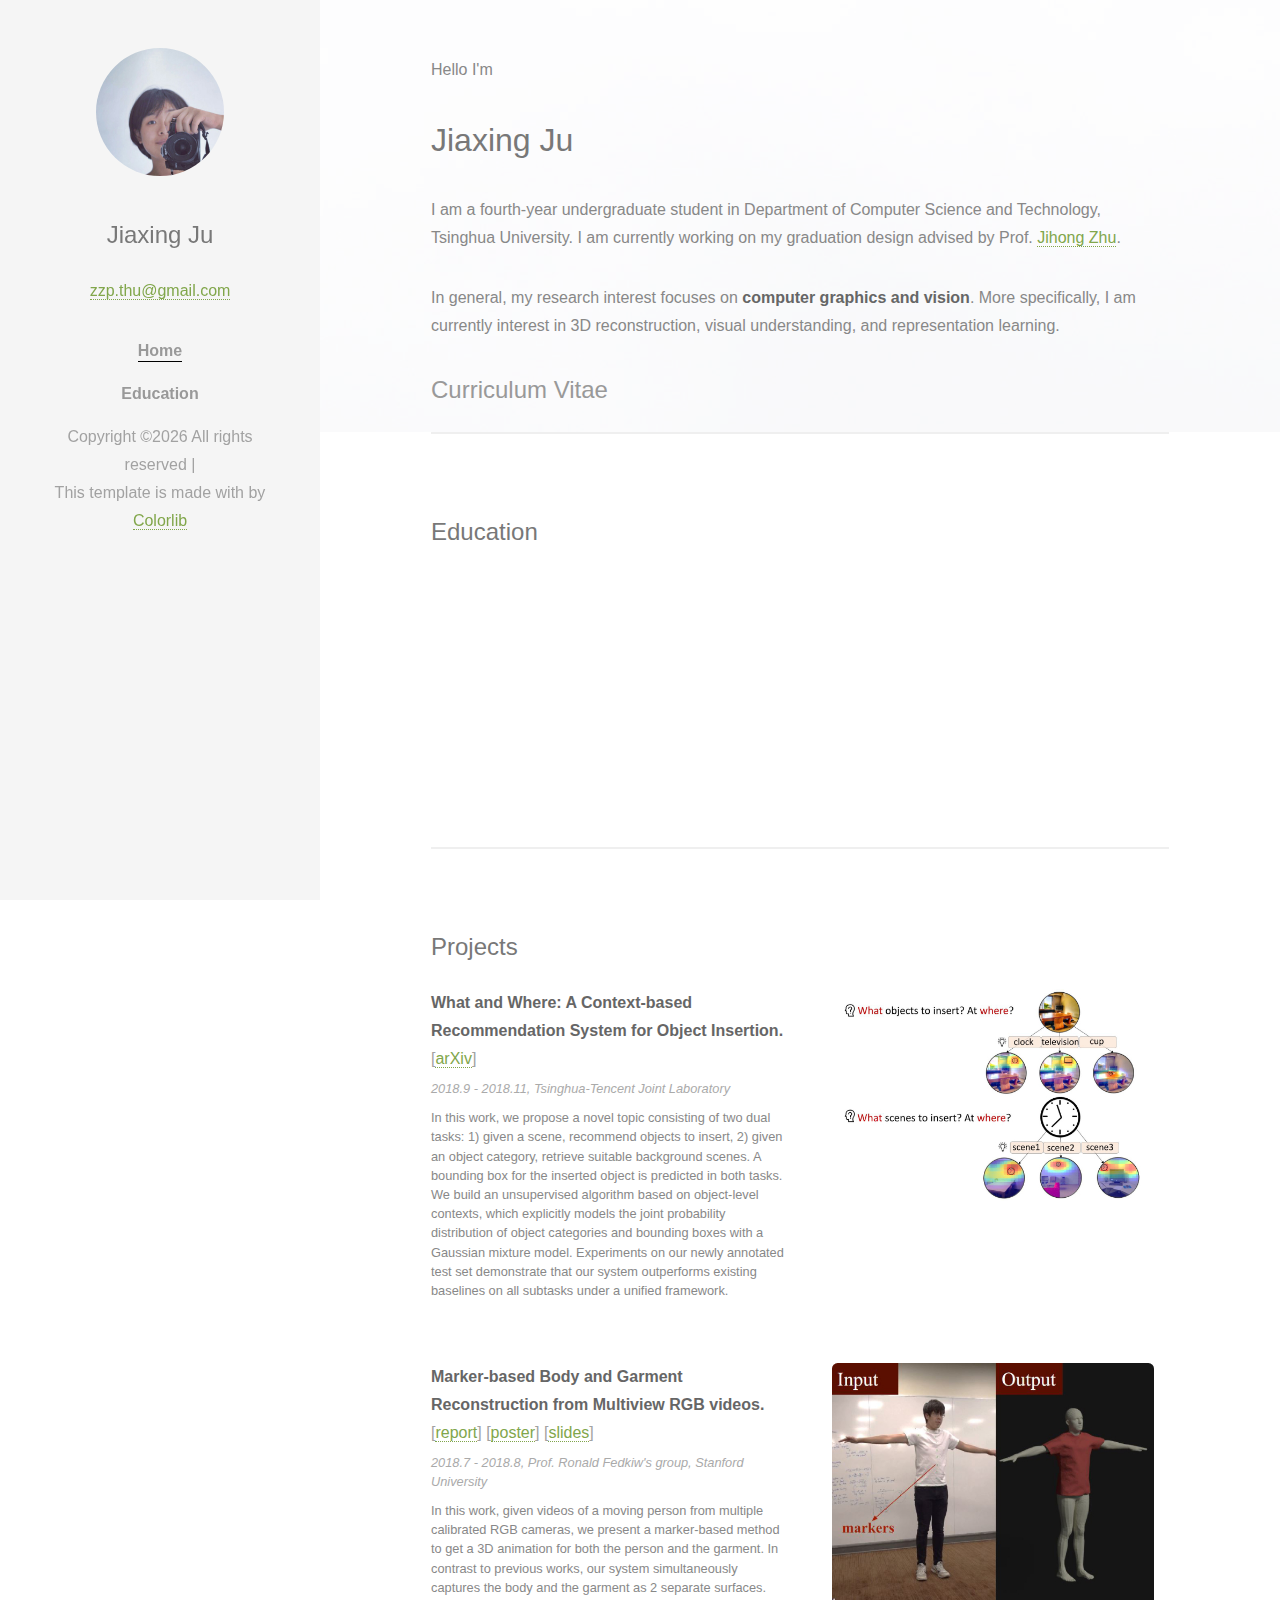
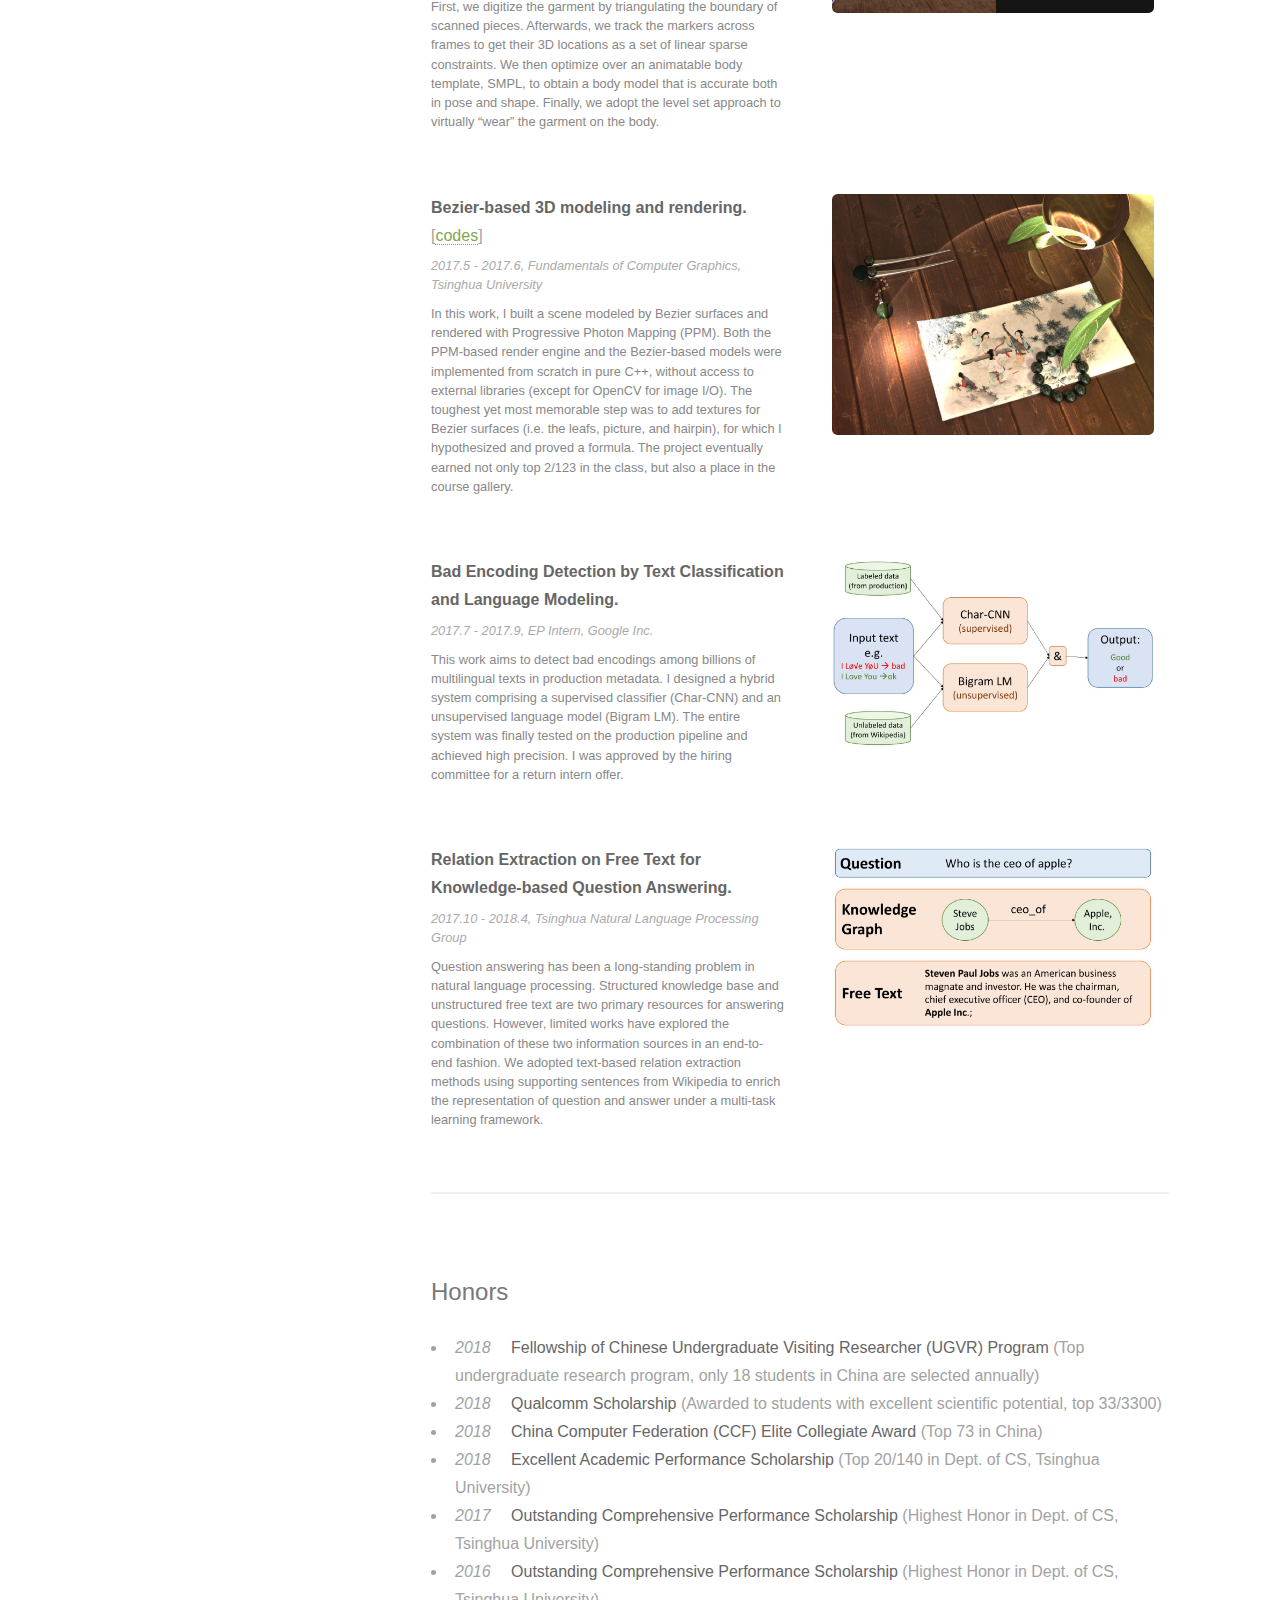
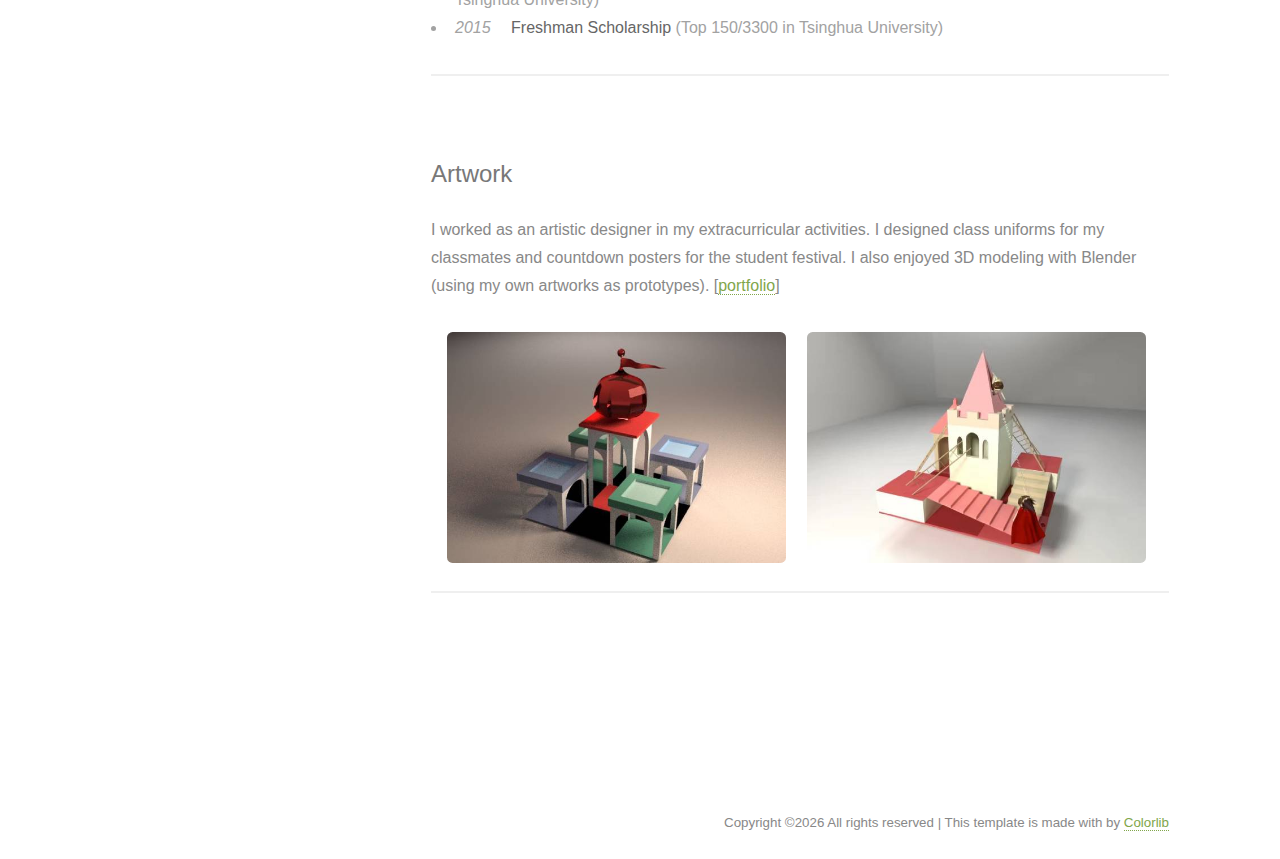
==== commit a425d704: "photo" ====
--- a/index.html
+++ b/index.html
@@ -1,7 +1,7 @@
 <!DOCTYPE html>
 <html lang="en">
   <head>
-    <title>Zhengping Zhou's Homepage</title>
+    <title>Jiaxing Ju's Homepage</title>
     <meta charset="utf-8">
     <meta name="viewport" content="width=device-width, initial-scale=1, shrink-to-fit=no">
     
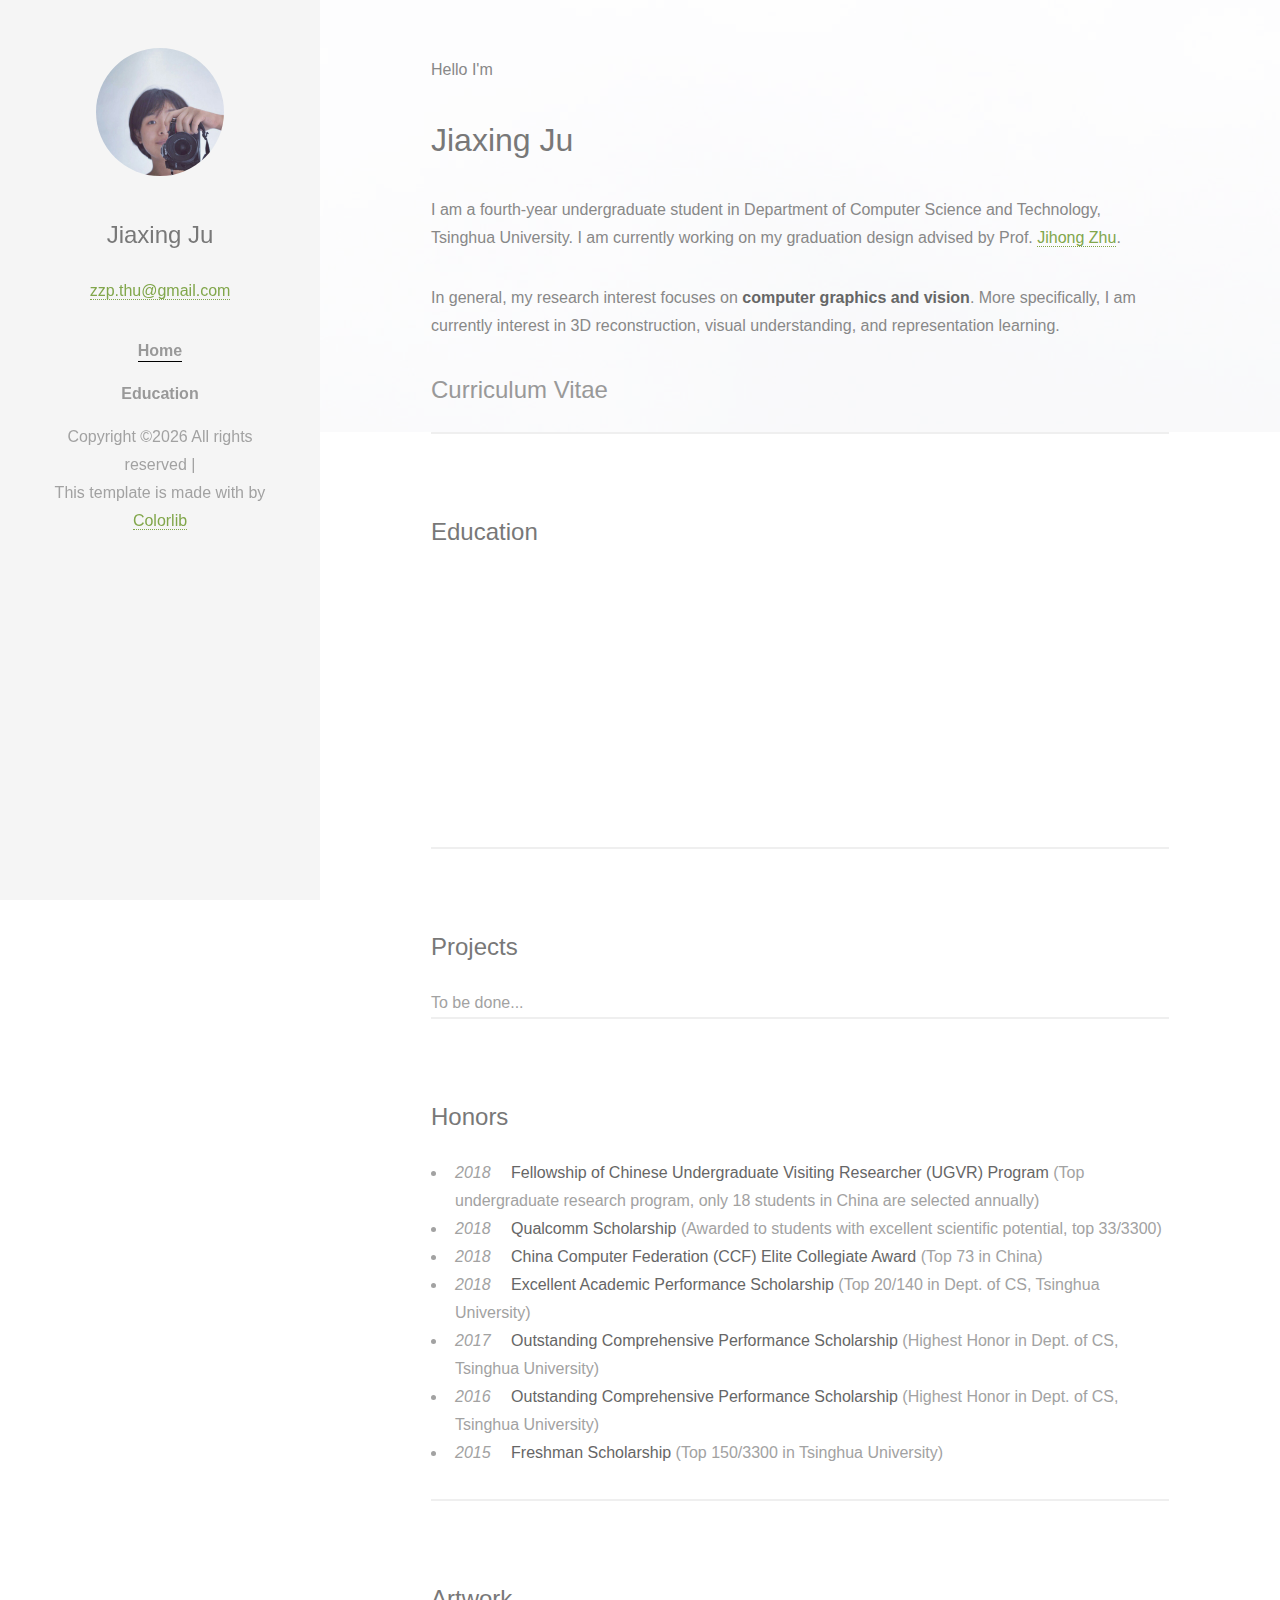
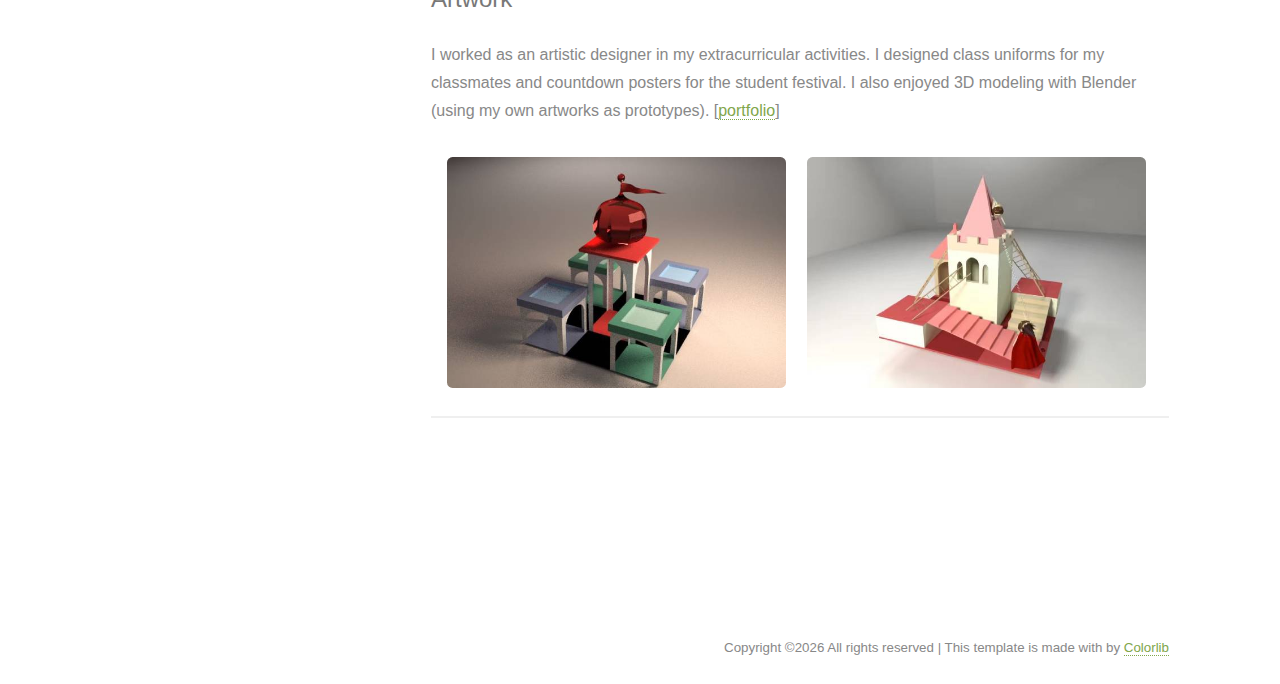
==== commit c9f695df: "delete original data" ====
--- a/index.html
+++ b/index.html
@@ -251,18 +251,10 @@
 
 			    		<section id="projects" />
 			    		<h2>Projects</h2>
-			    		<div class="row">
-			    			<div class="textview">
-				    			<b>What and Where: A Context-based Recommendation System for Object Insertion. </b> [<a href="https://arxiv.org/abs/1811.09783">arXiv</a>]
-				    			<p class="tight small"><i class="white">2018.9 - 2018.11, Tsinghua-Tencent Joint Laboratory</i> </p>
-			    				<p class="tight small">In this work, we propose a novel topic consisting of two dual tasks: 1) given a scene, recommend objects to insert, 2) given an object category, retrieve suitable background scenes. A bounding box for the inserted object is predicted in both tasks. We build an unsupervised algorithm based on object-level contexts, which explicitly models the joint probability distribution of object categories and bounding boxes with a Gaussian mixture model. Experiments on our newly annotated test set demonstrate that our system outperforms existing baselines on all subtasks under a unified framework. </p>
-				    		</div>
-				    		<div class="imgview">
-				    			<img src="images/what_where_.jpg" class="image" />
-				    		</div>				    		
-				    	</div>
-				    	<br><br>
-
+			    		<div>
+			    			To be done...
+			    		</div>
+			    		<!--
 				    	<div class="row">				    		
 				    		<div class="textview">
 				    			<b>Marker-based Body and Garment Reconstruction from Multiview RGB videos. </b> [<a href="files/ugvr-report.pdf">report</a>] [<a href="files/ugvr-poster.pdf">poster</a>] [<a href="https://docs.google.com/presentation/d/1UpNR0rhAtBw95YaQebWMCa2W6HYcGqPCr3JkRqPvKE0/edit?usp=sharing">slides</a>] 
@@ -274,44 +266,8 @@
 				    		</div>
 				    	</div>
 				    	<br><br>
-
-				    	<div class="row">				    		
-				    		<div class="textview">
-				    			<b>Bezier-based 3D modeling and rendering. </b> [<a href="https://github.com/zhengpingzhou/PPM">codes</a>] 
-				    			<p class="tight small"><i class="white">2017.5 - 2017.6, Fundamentals of Computer Graphics, Tsinghua University</i> </p>
-			    				<p class="tight small">In this work,  I built a scene modeled by Bezier surfaces and rendered with Progressive Photon Mapping (PPM). Both the PPM-based render engine and the Bezier-based models were implemented from scratch in pure C++, without access to external libraries (except for OpenCV for image I/O). The toughest yet most memorable step was to add textures for Bezier surfaces (i.e. the leafs, picture, and hairpin), for which I hypothesized and proved a formula. The project eventually earned not only top 2/123 in the class, but also a place in the course gallery.  </p>
-				    		</div>
-				    		<div class="imgview">
-				    			<img src="images/ppm_.jpg" class="image" />
-				    		</div>
-				    	</div>
-				    	<br><br>
-
-				    	<div class="row">				    		
-				    		<div class="textview">
-				    			<b>Bad Encoding Detection by Text Classification and Language Modeling. </b>
-				    			<p class="tight small"><i class="white">2017.7 - 2017.9, EP Intern, Google Inc.</i> </p>
-			    				<p class="tight small">This work aims to detect bad encodings among billions of multilingual texts in production metadata. I designed a hybrid system comprising a supervised classifier (Char-CNN) and an unsupervised language model (Bigram LM). The entire system was finally tested on the production pipeline and achieved high precision. I was approved by the hiring committee for a return intern offer.  </p>
-				    		</div>
-				    		<div class="imgview">
-				    			<img src="images/google_.jpg" class="image" />
-				    		</div>
-				    	</div>
-				    	<br>
-				    	<br>
-
-				    	<div class="row">				    		
-				    		<div class="textview">
-				    			<b> Relation Extraction on Free Text for Knowledge-based Question Answering. </b>
-				    			<p class="tight small"><i class="white">2017.10 - 2018.4, Tsinghua Natural Language Processing Group</i> </p>
-			    				<p class="tight small">Question answering has been a long-standing problem in natural language processing. Structured knowledge base and unstructured free text are two primary resources for answering questions. However, limited works have explored the combination of these two information sources in an end-to-end fashion. We adopted text-based relation extraction methods using supporting sentences from Wikipedia to enrich the representation of question and answer under a multi-task learning framework. </p>
-				    		</div>
-				    		<div class="imgview">
-				    			<img src="images/kbqa_.jpg" class="image" />
-				    		</div>
-				    	</div>
-				    	<br><br>
-
+				-->
+				    	
 				    	<section id="honors" />
 			    		<h2>Honors</h2>
 			    		<ul>
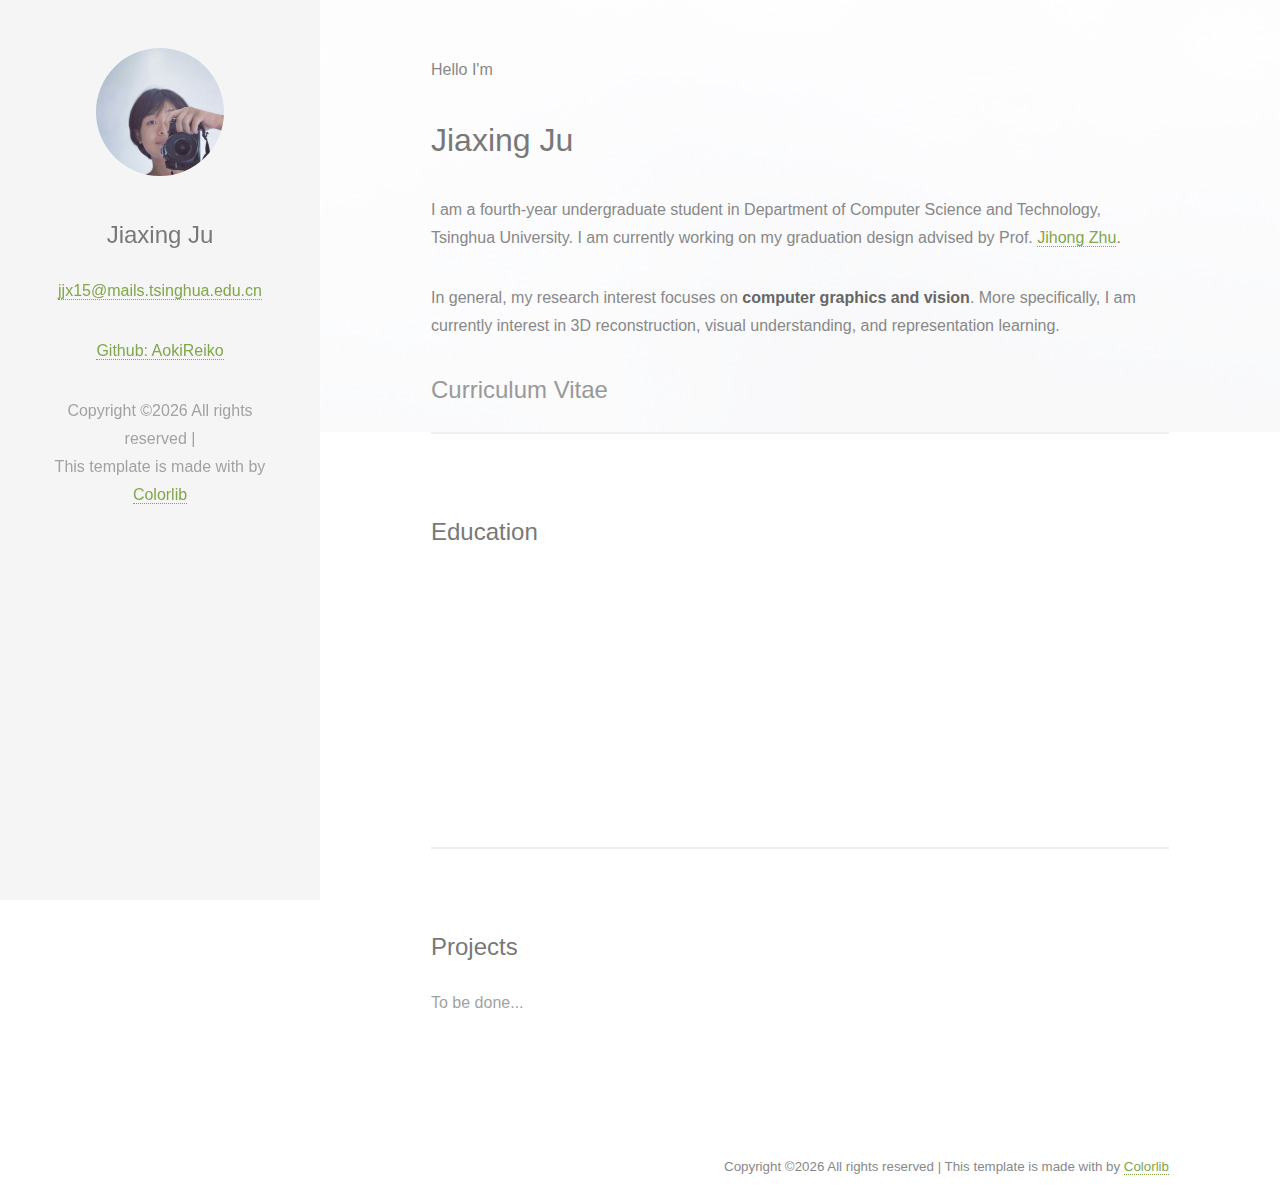
==== commit 4506aab5: "delete" ====
--- a/index.html
+++ b/index.html
@@ -180,11 +180,14 @@
 				<div class="oval"><img src="images/profile.jpg"/></div>	
 			</div>	
 			<h2 id="logo">Jiaxing Ju</h2>
-			<p id="email"><a href="mailto:zzp.thu@gmail.com">zzp.thu@gmail.com</a></p>
+			<p id="email"><a href="mailto:jjx15@mails.tsinghua.edu.cn">jjx15@mails.tsinghua.edu.cn</a></p>
+			<p id="github"><a href="mailto:https://github.com/AokiReiko">Github: AokiReiko</a></p>
 			<nav id="colorlib-main-menu" role="navigation">
 				<ul>
+					<!--
 					<li class="colorlib-active"><a href="index.html" class="cv">Home</a></li>
 					<li><a href="#education" class="cv">Education</a></li>
+				-->
 					<!--<li><a href="#publications" class="cv">Publications</a></li>
 					<li><a href="#projects" class="cv">Projects</a></li>
 					<li><a href="#honors" class="cv">Honors</a></li>
@@ -267,19 +270,17 @@
 				    	</div>
 				    	<br><br>
 				-->
-				    	
+				    	<!--
 				    	<section id="honors" />
 			    		<h2>Honors</h2>
 			    		<ul>
-			    			<li><i>2018&emsp;</i> <b style="font-weight: 400">Fellowship of Chinese Undergraduate Visiting Researcher (UGVR) Program</b> (Top undergraduate research program, only 18 students in China are selected annually)</li>
-			    			<li><i>2018&emsp;</i> <b style="font-weight: 400">Qualcomm Scholarship</b> (Awarded to students with excellent scientific potential, top 33/3300)</li>
-			    			<li><i>2018&emsp;</i> <b style="font-weight: 400">China Computer Federation (CCF) Elite Collegiate Award</b> (Top 73 in China)</li>
-			    			<li><i>2018&emsp;</i> <b style="font-weight: 400">Excellent Academic Performance Scholarship</b> (Top 20/140 in Dept. of CS, Tsinghua University)</li>
-			    			<li><i>2017&emsp;</i> <b style="font-weight: 400">Outstanding Comprehensive Performance Scholarship</b> (Highest Honor in Dept. of CS, Tsinghua University)</li>
-			    			<li><i>2016&emsp;</i> <b style="font-weight: 400">Outstanding Comprehensive Performance Scholarship</b> (Highest Honor in Dept. of CS, Tsinghua University)</li>
+			    			
 			    			<li><i>2015&emsp;</i> <b style="font-weight: 400">Freshman Scholarship</b> (Top 150/3300 in Tsinghua University)</li>
 			    		</ul>
-
+						-->
+
+
+						<!--
 			    		<section id="artwork" />
 			    		<h2>Artwork</h2>
 			    		<p>I worked as an artistic designer in my extracurricular activities. I designed class uniforms for my classmates and countdown posters for the student festival. I also enjoyed 3D modeling with Blender (using my own artworks as prototypes). [<a href="artwork.html">portfolio</a>]</p>
@@ -293,6 +294,9 @@
 			    		<br><br>
 
 			    		<section />
+			    	-->
+
+			    	
 			    		<!-- <h2>Pageviews</h2> -->
 			    		<!-- <script type="text/javascript" id="clustrmaps" src="//cdn.clustrmaps.com/map_v2.js?d=WVWOh93cdrURDNRN4sWjVvaUlSjCGvR98_RkU4zJFfU&cl=ffffff&w=a"></script> -->
 			    		<div align="right">
